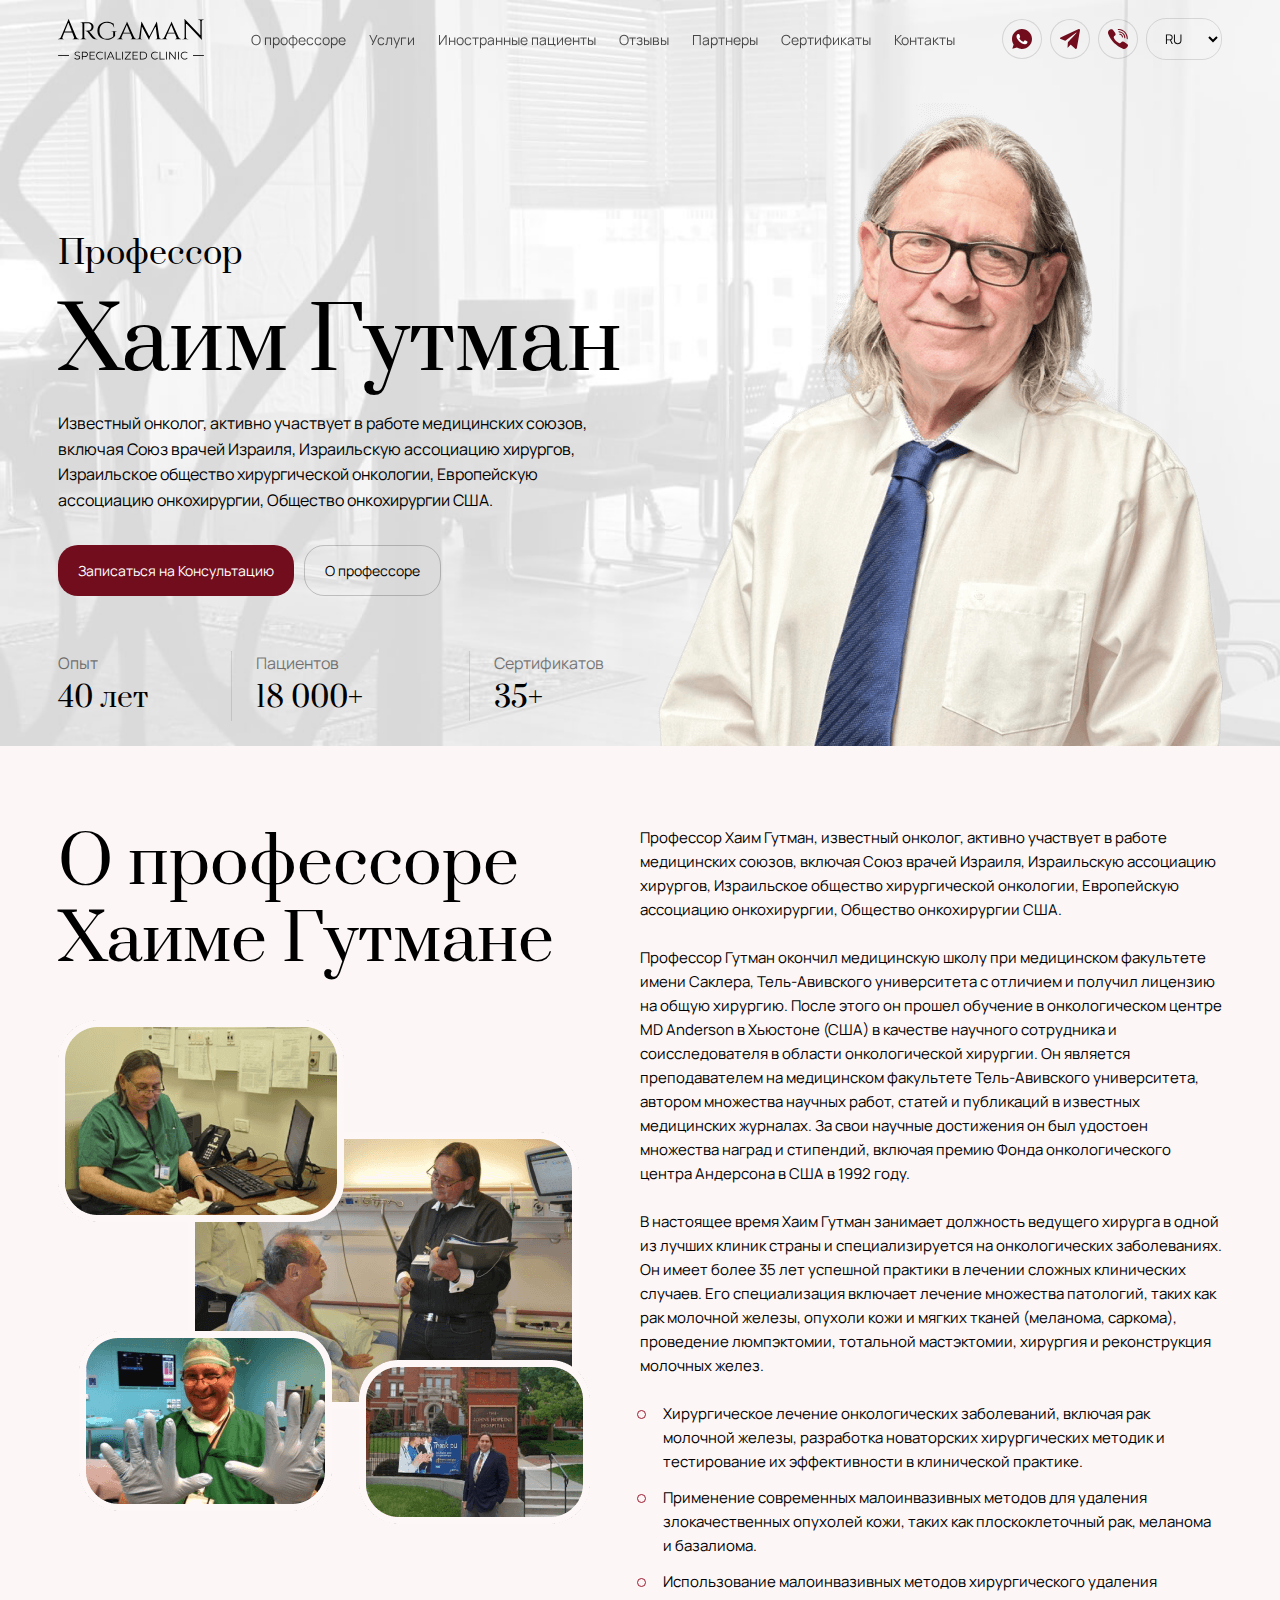
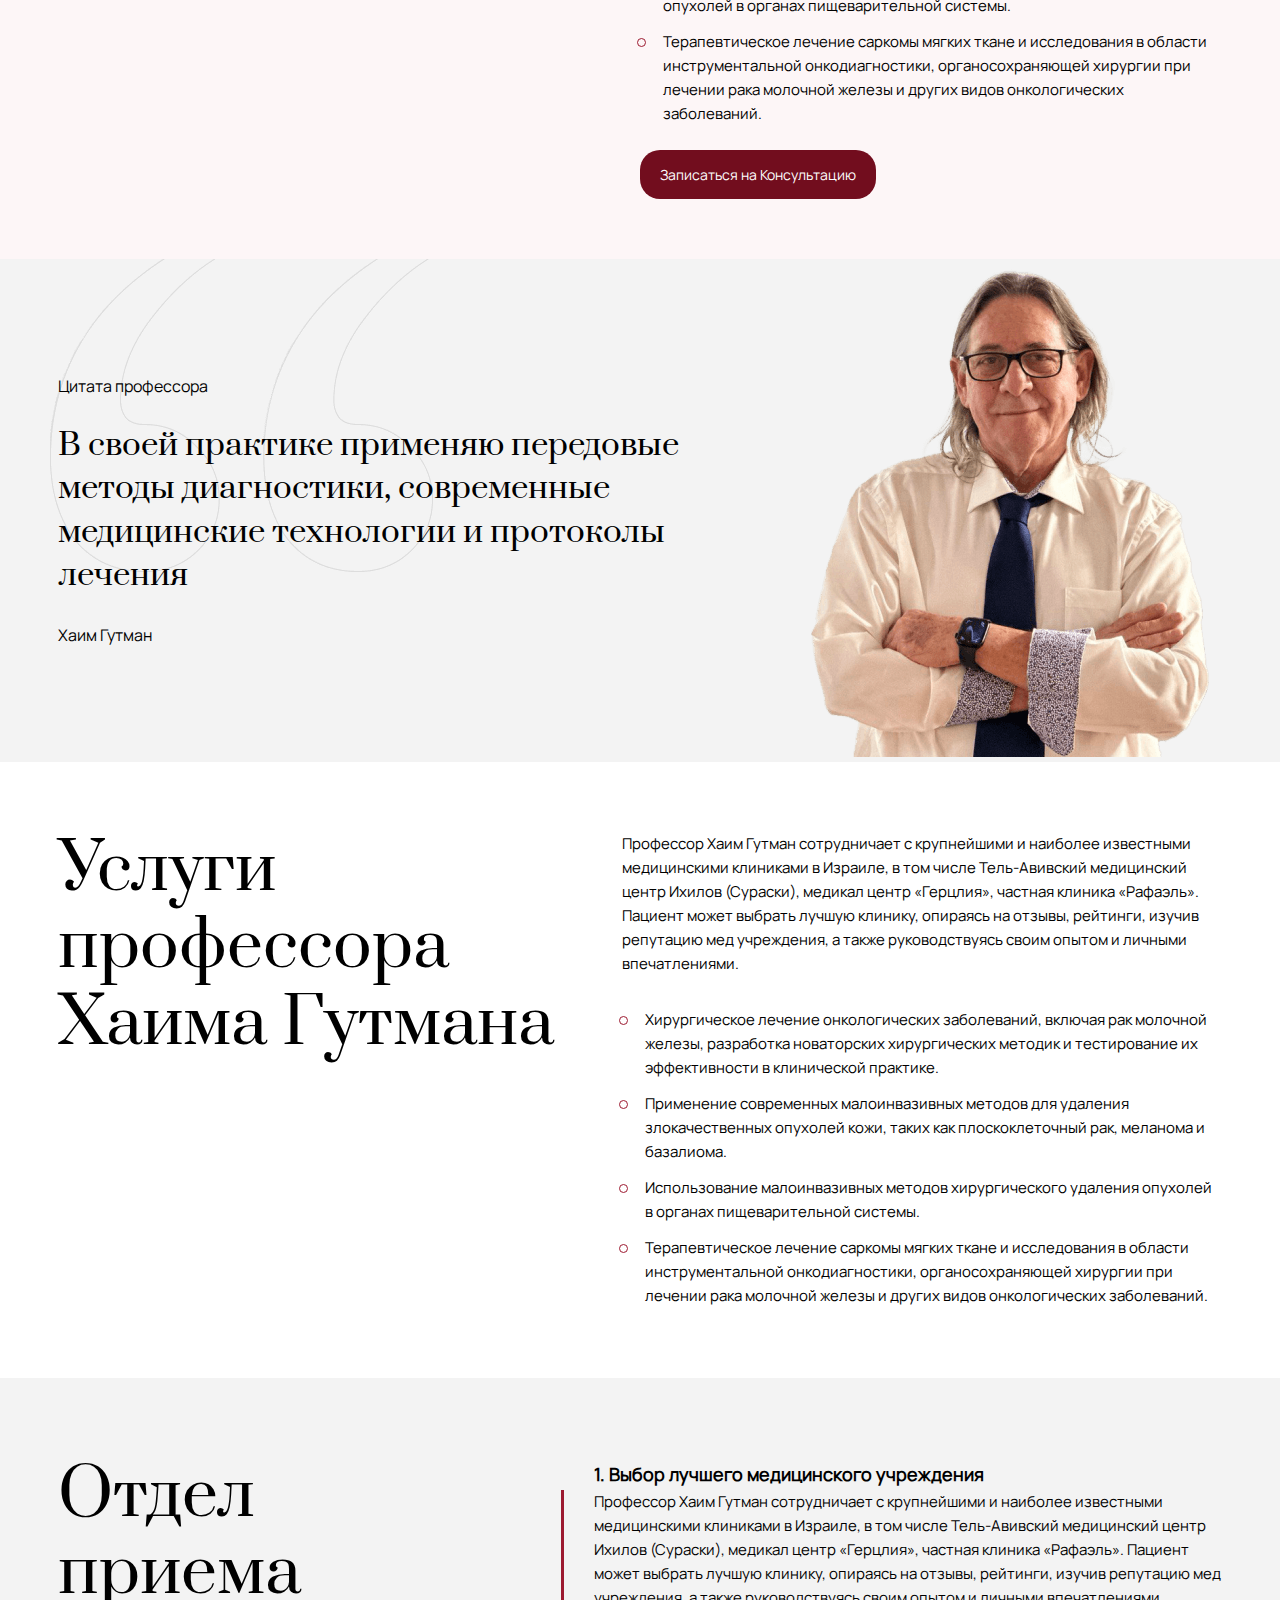
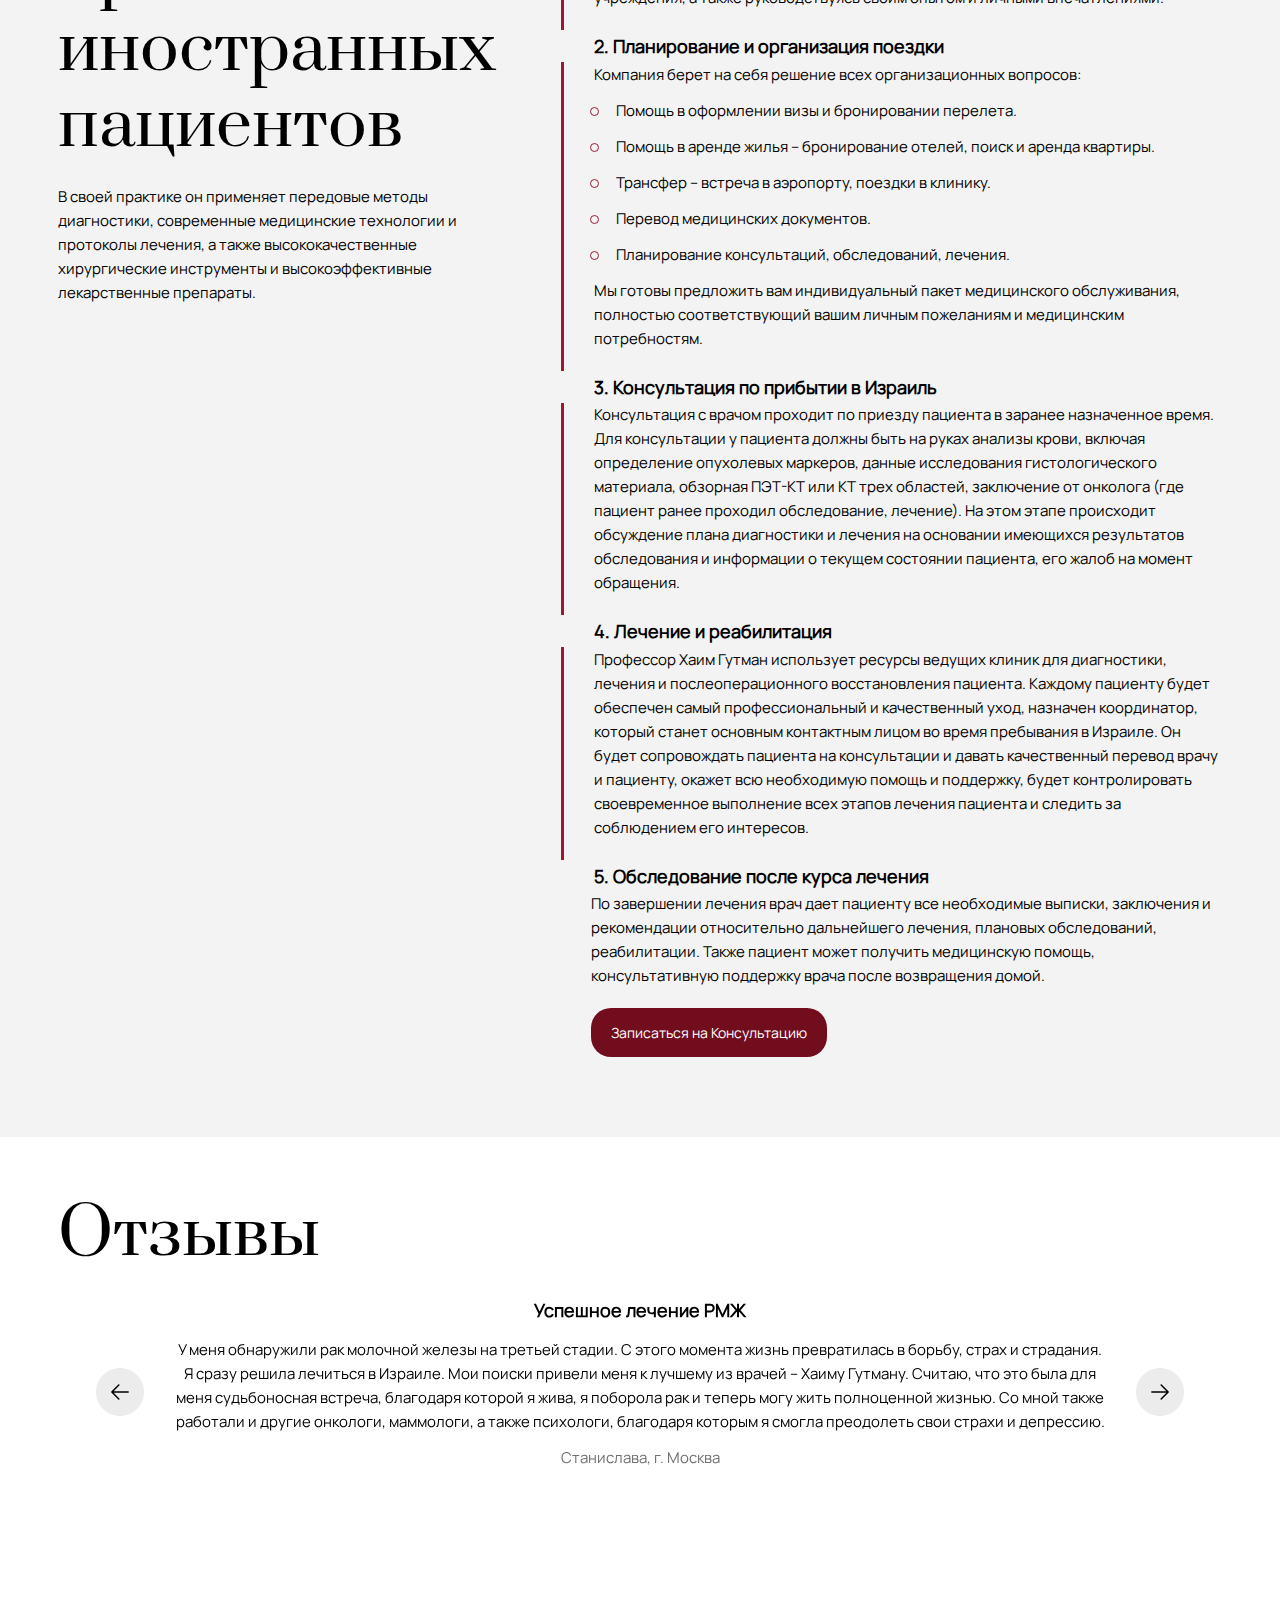
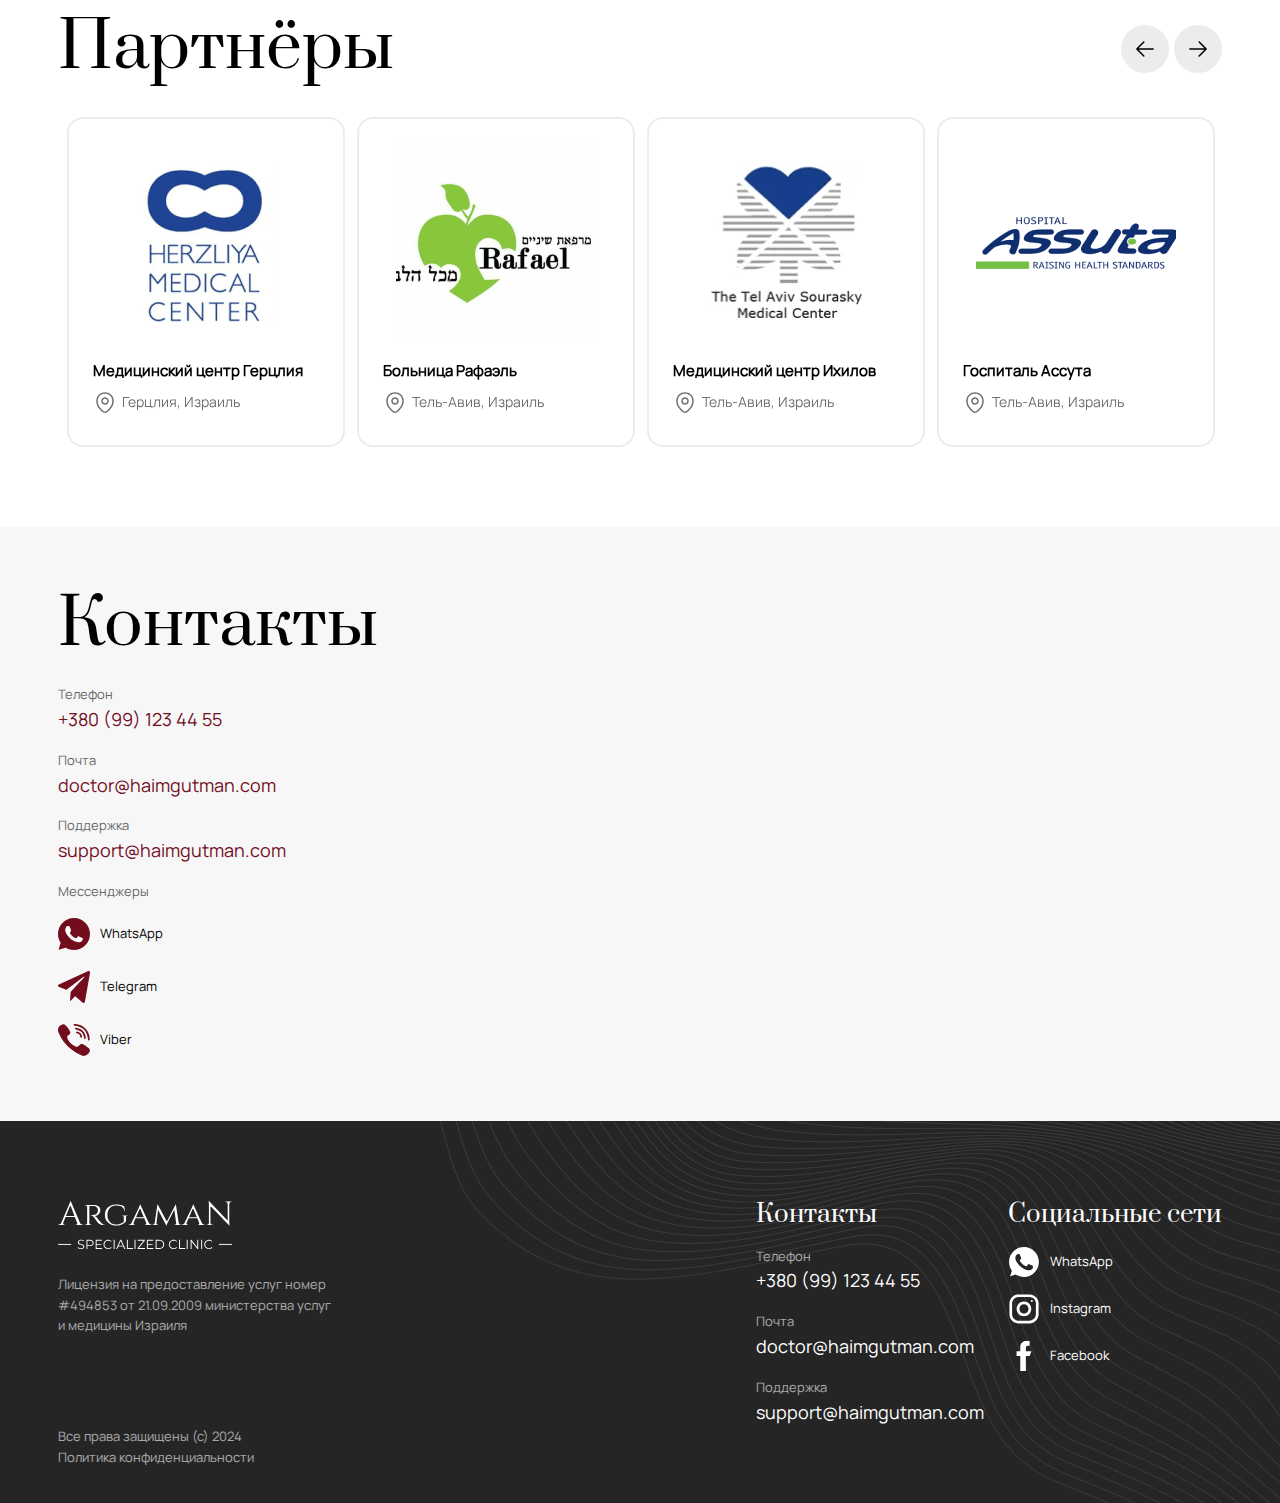
==== index.html @ 8c20efb8 "Implement parthners slider" ====
<!doctype html>
<html lang="ru">

<head>
  <meta charset="UTF-8" />
  <meta name="viewport" content="width=device-width, initial-scale=1" />
  <meta http-equiv="X-UA-Compatible" content="IE=edge" />

  <link rel="icon" type="image/x-icon" href="./assets/favicon.ico">

  <link rel="stylesheet" href="css/variables.css">
  <link rel="stylesheet" href="css/fonts.css">
  <link rel="stylesheet" href="css/common.css">
  <link rel="stylesheet" href="css/main.css">

  <link rel="stylesheet" href="css/slick-1.8.1.css">
  <link rel="stylesheet" href="css/slick-theme-1.8.1.css">

  <title>Хаим Гутман</title>
</head>

<body>
  <header id="header" class="header">
    <div class="header__container container">
      <div class="header__burger">
        <button class="header__burger-btn" type="button"></button>
      </div>
      <img class="header__logo" src="./assets/images/svg/logo.svg" alt="Logo" />
      <nav class="header__nav">
        <ul class="header__nav-list">
          <li class="header__nav-listitem title">
            <span class="font-prata">Меню</span>
          </li>
          <li class="header__nav-listitem">
            <a class="header__nav-link" href="#about">О профессоре</a>
          </li>
          <li class="header__nav-listitem">
            <a class="header__nav-link" href="#services">Услуги</a>
          </li>
          <li class="header__nav-listitem">
            <a class="header__nav-link" href="#patients">Иностранные пациенты</a>
          </li>
          <li class="header__nav-listitem">
            <a class="header__nav-link" href="#reviews">Отзывы</a>
          </li>
          <li class="header__nav-listitem">
            <a class="header__nav-link" href="#partners">Партнеры</a>
          </li>
          <li class="header__nav-listitem">
            <a class="header__nav-link" href="#certificates">Сертификаты</a>
          </li>
          <li class="header__nav-listitem">
            <a class="header__nav-link" href="#contacts">Контакты</a>
          </li>
        </ul>
      </nav>
      <ul class="header__socials">
        <li>
          <a class="header__socials-icon whatsapp" href="#"></a>
        </li>
        <li>
          <a class="header__socials-icon telegram" href="#"></a>
        </li>
        <li>
          <a class="header__socials-icon viber" href="#"></a>
        </li>
        <li>
          <select class="lang-selector">
            <option value="1">RU</option>
            <option value="2">ENG</option>
          </select>
        </li>
      </ul>
    </div>
  </header>

  <main>
    <!-- Summary -->
    <section id="home" class="summary">
      <div class="container summary__container flex relative">
        <div class="summary__content">
          <div class="flex-empty"></div>
          <div class="common">
            <p class="summary__content-degree font-prata">Профессор</p>
            <h1 class="summary__content-name">Хаим Гутман</h1>
            <p class="summary__content-description">
              Известный онколог, активно участвует в работе медицинских союзов,
              включая Союз врачей Израиля, Израильскую ассоциацию хирургов,
              Израильское общество хирургической онкологии, Европейскую
              ассоциацию онкохирургии, Общество онкохирургии США.
            </p>
            <div class="btn-group">
              <button class="btn btn-primary" type="button">
                Записаться на Консультацию
              </button>
              <button class="btn btn-secondary" type="button">
                О профессоре
              </button>
            </div>
          </div>
          <ul class="about">
            <li>
              <p class="about__label">Опыт</p>
              <p class="about__value">40 лет</p>
            </li>
            <li>
              <p class="about__label">Пациентов</p>
              <p class="about__value">18 000+</p>
            </li>
            <li>
              <p class="about__label">Сертификатов</p>
              <p class="about__value">35+</p>
            </li>
          </ul>
        </div>
        <div class="summary__photo">
          <img src="./assets/images/photo.png" alt="Photo" />
        </div>
        <div class="summary__photo-mobile">
          <img src="./assets/images/photo-mobile.png" alt="Photo" />
        </div>
      </div>
    </section>

    <!-- About -->
    <section id="about" class="about-details">
      <div class="about-details__container container">
        <div class="about-details__title-container">
          <h2 class="about-details__title text-main-about">О профессоре Хаиме Гутмане</h2>
          <img
            class="about-details__image"
            src="./assets/images/work-process.png"
            alt="work-process"
          />
        </div>
        <div class="about-details__content">
          <p class="about-details__paragraph">
            Профессор Хаим Гутман, известный онколог, активно участвует в работе
            медицинских союзов, включая Союз врачей Израиля, Израильскую
            ассоциацию хирургов, Израильское общество хирургической онкологии,
            Европейскую ассоциацию онкохирургии, Общество онкохирургии США.
          </p>
          <p class="about-details__paragraph">
            Профессор Гутман окончил медицинскую школу при медицинском
            факультете имени Саклера, Тель-Авивского университета с отличием и
            получил лицензию на общую хирургию. После этого он прошел обучение в
            онкологическом центре MD Anderson в Хьюстоне (США) в качестве
            научного сотрудника и соисследователя в области онкологической
            хирургии. Он является преподавателем на медицинском факультете
            Тель-Авивского университета, автором множества научных работ, статей
            и публикаций в известных медицинских журналах. За свои научные
            достижения он был удостоен множества наград и стипендий, включая
            премию Фонда онкологического центра Андерсона в США в 1992 году.
          </p>
          <p class="about-details__paragraph">
            В настоящее время Хаим Гутман занимает должность ведущего хирурга в
            одной из лучших клиник страны и специализируется на онкологических
            заболеваниях. Он имеет более 35 лет успешной практики в лечении
            сложных клинических случаев. Его специализация включает лечение
            множества патологий, таких как рак молочной железы, опухоли кожи и
            мягких тканей (меланома, саркома), проведение люмпэктомии, тотальной
            мастэктомии, хирургия и реконструкция молочных желез.
          </p>
          <ul class="about-details__list">
            <li class="about-details__listitem listitem">
              <span>
                Хирургическое лечение онкологических заболеваний, включая рак
                молочной железы, разработка новаторских хирургических методик и
                тестирование их эффективности в клинической практике.
              </span>
            </li>
            <li class="about-details__listitem listitem">
              <span>
                Применение современных малоинвазивных методов для удаления
                злокачественных опухолей кожи, таких как плоскоклеточный рак,
                меланома и базалиома.
              </span>
            </li>
            <li class="about-details__listitem listitem">
              <span>
                Использование малоинвазивных методов хирургического удаления
                опухолей в органах пищеварительной системы.
              </span>
            </li>
            <li class="about-details__listitem listitem">
              <span>
                Терапевтическое лечение саркомы мягких ткане и исследования в
                области инструментальной онкодиагностики, органосохраняющей
                хирургии при лечении рака молочной железы и других видов
                онкологических заболеваний.
              </span>
            </li>
          </ul>
          <div class="about-details__btn-container">
            <button class="btn btn-primary" type="button">
              Записаться на Консультацию
            </button>
          </div>
        </div>
      </div>
    </section>

    <!-- Quote -->
    <section class="quote">
      <div class="quote__container container">
        <div class="quote__content">
          <p class="quote__content-label">Цитата профессора</p>
          <p class="quote__content-text font-prata">
            В своей практике применяю передовые методы диагностики,
            современные медицинские технологии и протоколы лечения
          </p>
          <p class="quote__content-label">Хаим Гутман</p>
        </div>
        <div class="quote__image">
          <img
            class="quote__image-desktop"
            src="./assets/images/photo-quote.png"
            alt=""
          />
          <img
            class="quote__image-tablet"
            src="./assets/images/photo-quote-tablet.png"
            alt=""
          />
        </div>
      </div>
    </section>

    <!-- Services -->
    <section id="services" class="services">
      <div class="services__container container">
        <h2 class="services__title">
          Услуги профессора Хаима Гутмана
        </h2>
        <div class="services__content">
          <p class="services__content-subtitle">
            Профессор Хаим Гутман сотрудничает с крупнейшими и наиболее
            известными медицинскими клиниками в Израиле, в том числе
            Тель-Авивский медицинский центр Ихилов (Сураски), медикал центр
            «Герцлия», частная клиника «Рафаэль». Пациент может выбрать
            лучшую клинику, опираясь на отзывы, рейтинги, изучив репутацию
            мед учреждения, а также руководствуясь своим опытом и личными
            впечатлениями.
          </p>
          <ul class="services__content-list">
            <li class="services__content-listitem listitem">
              <span>
                Хирургическое лечение онкологических заболеваний, включая
                рак молочной железы, разработка новаторских хирургических
                методик и тестирование их эффективности в клинической
                практике.
              </span>
            </li>
            <li class="services__content-listitem listitem">
              <span>
                Применение современных малоинвазивных методов для удаления
                злокачественных опухолей кожи, таких как плоскоклеточный
                рак, меланома и базалиома.
              </span>
            </li>
            <li class="services__content-listitem listitem">
              <span>
                Использование малоинвазивных методов хирургического удаления
                опухолей в органах пищеварительной системы.
              </span>
            </li>
            <li class="services__content-listitem listitem">
              <span>
                Терапевтическое лечение саркомы мягких ткане и исследования
                в области инструментальной онкодиагностики,
                органосохраняющей хирургии при лечении рака молочной железы
                и других видов онкологических заболеваний.
              </span>
            </li>
          </ul>
        </div>
      </div>
    </section>

    <!-- Foreign Patients -->
    <section id="patients" class="patients">
      <div class="patients__container container">
        <div class="patients__common">
          <h2 class="patients__title">
            Отдел приема иностранных пациентов
          </h2>
          <p>
            В своей практике он применяет передовые методы диагностики,
            современные медицинские технологии и протоколы лечения, а также
            высококачественные хирургические инструменты и высокоэффективные
            лекарственные препараты.
          </p>
        </div>
        <div class="patients__stages">
          <h3 class="patients__stage-subtitle">
            1. Выбор лучшего медицинского учреждения
          </h3>
          <p class="patients__stage-content">
            Профессор Хаим Гутман сотрудничает с крупнейшими и наиболее
            известными медицинскими клиниками в Израиле, в том числе
            Тель-Авивский медицинский центр Ихилов (Сураски), медикал центр
            «Герцлия», частная клиника «Рафаэль». Пациент может выбрать
            лучшую клинику, опираясь на отзывы, рейтинги, изучив репутацию
            мед учреждения, а также руководствуясь своим опытом и личными
            впечатлениями. 
          </p>
          <h3 class="patients__stage-subtitle">
            2. Планирование и организация поездки
          </h3>
          <div class="patients__stage-content">
            <p>
              Компания берет на себя решение всех организационных вопросов:
            </p>
            <ul class="patients__stage-list">
              <li class="listitem">
                <span>
                  Помощь в оформлении визы и бронировании перелета.
                </span>
              </li>
              <li class="listitem">
                <span>
                  Помощь в аренде жилья – бронирование отелей, поиск и
                  аренда квартиры.
                </span>
              </li>
              <li class="listitem">
                <span>
                  Трансфер – встреча в аэропорту, поездки в клинику.
                </span>
              </li>
              <li class="listitem">
                <span>
                  Перевод медицинских документов.
                </span>
              </li>
              <li class="listitem">
                <span>
                  Планирование консультаций, обследований, лечения.
                </span>
              </li>
            </ul>
            <p>
              Мы готовы предложить вам индивидуальный пакет медицинского
              обслуживания, полностью соответствующий вашим личным
              пожеланиям и медицинским потребностям.
            </p>
          </div>
          <h3 class="patients__stage-subtitle">
            3. Консультация по прибытии в Израиль
          </h3>
          <p class="patients__stage-content">
            Консультация с врачом проходит по приезду пациента в заранее
            назначенное время. Для консультации у пациента должны быть на
            руках анализы крови, включая определение опухолевых маркеров,
            данные исследования гистологического материала, обзорная ПЭТ-КТ
            или КТ трех областей, заключение от онколога (где пациент ранее
            проходил обследование, лечение). На этом этапе происходит
            обсуждение плана диагностики и лечения на основании имеющихся
            результатов обследования и информации о текущем состоянии
            пациента, его жалоб на момент обращения.
          </p>
          <h3 class="patients__stage-subtitle">
            4. Лечение и реабилитация
          </h3>
          <p class="patients__stage-content">
            Профессор Хаим Гутман использует ресурсы ведущих клиник для
            диагностики, лечения и послеоперационного восстановления
            пациента. Каждому пациенту будет обеспечен самый
            профессиональный и качественный уход, назначен координатор,
            который станет основным контактным лицом во время пребывания в
            Израиле. Он будет сопровождать пациента на консультации и давать
            качественный перевод врачу и пациенту, окажет всю необходимую
            помощь и поддержку, будет контролировать своевременное
            выполнение всех этапов лечения пациента и следить за соблюдением
            его интересов.
          </p>
          <h3 class="patients__stage-subtitle align-end">
            5. Обследование после курса лечения
          </h3>
          <p class="patients__stage-content no-border">
            По завершении лечения врач дает пациенту все необходимые
            выписки, заключения и рекомендации относительно дальнейшего
            лечения, плановых обследований, реабилитации. Также пациент
            может получить медицинскую помощь, консультативную поддержку
            врача после возвращения домой.
          </p>
          <div class="patients__button-container">
            <button class="btn btn-primary" type="button">
              Записаться на Консультацию
            </button>
          </div>
        </div>
      </div>
    </section>

    <!-- Reviews -->
    <section id="reviews" class="reviews">
      <div class="container">
        <h2>Отзывы</h2>
        <div class="reviews__slider-container">
          <button class="slider__btn slider__btn-prev slider__reviews-btn-prev"></button>
          <div id="reviews-slider" class="slider reviews-slider">
            <div>
              <div class="review-card">
                <p class="review-card__title">Успешное лечение РМЖ</p>
                <p class="review-card__text">
                  У меня обнаружили рак молочной железы на третьей стадии. С
                  этого момента жизнь превратилась в борьбу, страх и страдания.
                  Я сразу решила лечиться в Израиле. Мои поиски привели меня к
                  лучшему из врачей – Хаиму Гутману. Считаю, что это была для
                  меня судьбоносная встреча, благодаря которой я жива, я
                  поборола рак и теперь могу жить полноценной жизнью. Со мной
                  также работали и другие онкологи, маммологи, а также
                  психологи, благодаря которым я смогла преодолеть свои страхи и
                  депрессию.
                </p>
                <p class="review-card__author">Станислава, г. Москва</p>
              </div>
            </div>
            <div>
              <div class="review-card">
                <p class="review-card__title">Успешное лечение РМЖ</p>
                <p class="review-card__text">
                  У меня обнаружили рак молочной железы на третьей стадии. С
                  этого момента жизнь превратилась в борьбу, страх и страдания.
                  Я сразу решила лечиться в Израиле. Мои поиски привели меня к
                  лучшему из врачей – Хаиму Гутману. Считаю, что это была для
                  меня судьбоносная встреча, благодаря которой я жива, я
                  поборола рак и теперь могу жить полноценной жизнью. Со мной
                  также работали и другие онкологи, маммологи, а также
                  психологи, благодаря которым я смогла преодолеть свои страхи и
                  депрессию.
                </p>
                <p class="review-card__author">Станислава, г. Москва</p>
              </div>
            </div>
            <div>
              <div class="review-card">
                <p class="review-card__title">Успешное лечение РМЖ</p>
                <p class="review-card__text">
                  У меня обнаружили рак молочной железы на третьей стадии. С
                  этого момента жизнь превратилась в борьбу, страх и страдания.
                  Я сразу решила лечиться в Израиле. Мои поиски привели меня к
                  лучшему из врачей – Хаиму Гутману. Считаю, что это была для
                  меня судьбоносная встреча, благодаря которой я жива, я
                  поборола рак и теперь могу жить полноценной жизнью. Со мной
                  также работали и другие онкологи, маммологи, а также
                  психологи, благодаря которым я смогла преодолеть свои страхи и
                  депрессию.
                </p>
                <p class="review-card__author">Станислава, г. Москва</p>
              </div>
            </div>
          </div>
          <button class="slider__btn slider__btn-next slider__reviews-btn-next"></button>
        </div>
      </div>
    </section>

    <!-- Partners -->
    <section id="partners" class="partners">
      <div class="container">
        <div class="partners__title-container">
          <h2>Партнёры</h2>
          <div class="partners__btn-group">
            <button class="slider__btn slider__btn-prev slider__partners-btn-prev"></button>
            <button class="slider__btn slider__btn-next slider__partners-btn-next"></button>
          </div>
        </div>

        <div class="partners__slider-container">
          <div id="partners-slider" class="slider partners-slider">
            <div>
              <a class="partners__link" href="https://herzliya-clinic.com/" target="_blank">
                <div class="partner-card">
                  <img src="./assets/images/logo-herzliya.png" alt="" />
                  <div class="partner-card__label-container">
                    <p class="partner-card__name">Медицинский центр Герцлия</p>
                    <p class="partner-card__location">Герцлия, Израиль</p>
                  </div>
                </div>
              </a>
            </div>
            <div>
              <a class="partners__link" href="https://www.raphaelhospitals.co.il/ru/" target="_blank">
                <div class="partner-card">
                  <img src="./assets/images/logo-rafael.png" alt="" />
                  <div class="partner-card__label-container">
                    <p class="partner-card__name">Больница Рафаэль</p>
                    <p class="partner-card__location">Тель-Авив, Израиль</p>
                  </div>
                </div>
              </a>
            </div>
            <div>
              <a class="partners__link" href="https://ichilov-clinic.gov.il/ru/" target="_blank">
                <div class="partner-card">
                  <img src="./assets/images/logo-sourasky.png" alt="" />
                  <div class="partner-card__label-container">
                    <p class="partner-card__name">Медицинский центр Ихилов</p>
                    <p class="partner-card__location">Тель-Авив, Израиль</p>
                  </div>
                </div>
              </a>
            </div>
            <div>
              <a class="partners__link" href="https://assutahospital.org/" target="_blank">
                <div class="partner-card">
                  <img src="./assets/images/logo-assuta.png" alt="" />
                  <div class="partner-card__label-container">
                    <p class="partner-card__name">Госпиталь Ассута</p>
                    <p class="partner-card__location">Тель-Авив, Израиль</p>
                  </div>
                </div>
              </a>
            </div>
            <div>
              <div class="partner-card">
                <img src="./assets/images/logo-herzliya.png" alt="" />
                <div class="partner-card__label-container">
                  <p class="partner-card__name">Еще партнер</p>
                  <p class="partner-card__location">Место</p>
                </div>
              </div>
            </div>
          </div>
        </div>
      </div>
    </section>

    <!-- Contacts -->
    <section id="contacts" class="contacts">
      <div class="contacts__container container">
        <div class="contacts__contact-info">
          <h2 class="contacts__title">Контакты</h2>
          <div class="contacts__content">
            <div>
              <ul class="contacts__main-list">
                <li class="section-contact-li">
                  <p class="text-label">Телефон</p>
                  <a class="contacts__link" href="">+380 (99) 123 44 55</a>
                </li>
                <li class="section-contact-li">
                  <p class="text-label">Почта</p>
                  <a class="contacts__link" href="">doctor@haimgutman.com</a>
                </li>
                <li class="section-contact-li">
                  <p class="text-label">Поддержка</p>
                  <a class="contacts__link" href="">support@haimgutman.com</a>
                </li>
              </ul>
            </div>
            <div class="contacts__socials">
              <p class="text-label">Мессенджеры</p>
              <ul class="contacts__socials-list">
                <li class="contacts__socials-listitem">
                  <a class="contacts__socials-link" href="">
                    <img class="contacts__socials-icon" src="./assets/images/svg/WhatsApp.svg" alt="" />
                    <span class="contacts__socials-name">WhatsApp</span>
                  </a>
                </li>
                <li class="contacts__socials-listitem">
                  <a class="contacts__socials-link" href="">
                    <img class="contacts__socials-icon" src="./assets/images/svg/Telegram.svg" alt="" />
                    <span class="contacts__socials-name">Telegram</span>
                  </a>
                </li>
                <li class="contacts__socials-listitem">
                  <a class="contacts__socials-link" href="">
                    <img class="contacts__socials-icon" src="./assets/images/svg/Viber.svg" alt="" />
                    <span class="contacts__socials-name">Viber</span>
                  </a>
                </li>
              </ul>
            </div>
          </div>
        </div>
        <div class="contacts__map">
          <iframe
            src="https://www.google.com/maps/embed?pb=!1m18!1m12!1m3!1d169325.14861847594!2d34.835549164703274!3d48.46218085014401!2m3!1f0!2f0!3f0!3m2!1i1024!2i768!4f13.1!3m3!1m2!1s0x40dbe303fd08468f%3A0xa1cf3d5f2c11aba!2z0JTQvdC10L_RgCwg0JTQvdC10L_RgNC-0L_QtdGC0YDQvtCy0YHQutCw0Y8g0L7QsdC70LDRgdGC0YwsIDQ5MDAw!5e0!3m2!1sru!2sua!4v1708170896264!5m2!1sru!2sua"
            allowfullscreen=""
            loading="lazy"
            referrerpolicy="no-referrer-when-downgrade"
          ></iframe>
        </div>
      </div>
    </section>
  </main>

  <footer class="footer">
    <div class="container">
      <div class="footer__content">
        <div class="footer__content-main">
          <div class="footer-contact-button-position">
            <img src="./assets/images/svg/logo-white.svg" alt="" />
          </div>
          <p class="text-label footer__license-text">
            Лицензия на предоставление услуг номер #494853 от 21.09.2009
            министерства услуг и медицины Израиля
          </p>
        </div>
        <div class="footer__content-contact">
          <div>
            <h4 class="footer__subtitle">Контакты</h4>
            <ul class="footer__list">
              <li>
                <p class="text-label">Телефон</p>
                <a class="footer__contact-link" href="">
                  +380 (99) 123 44 55
                </a>
              </li>
              <li>
                <p class="text-label">Почта</p>
                <a class="footer__contact-link" href="">
                  doctor@haimgutman.com
                </a>
              </li>
              <li>
                <p class="text-label">Поддержка</p>
                <a class="footer__contact-link" href="">
                  support@haimgutman.com
                </a>
              </li>
            </ul>
          </div>
          <div>
            <h4 class="footer__subtitle">Социальные сети</h4>
            <ul class="footer__socials-list">
              <li class="footer__socials-listitem">
                <a class="footer__socials-link" href="">
                  <img class="footer__socials-icon" src="./assets/images/svg/whatsapp-white.svg" alt="" />
                  <span class="footer__socials-name">WhatsApp</span>
                </a>
              </li>
              <li class="footer__socials-listitem">
                <a class="footer__socials-link" href="">
                  <img class="footer__socials-icon" src="./assets/images/svg/instagram-white.svg" alt="" />
                  <span class="footer__socials-name">Instagram</span>
                </a>
              </li>
              <li class="footer__socials-listitem">
                <a class="footer__socials-link" href="">
                  <img class="footer__socials-icon" src="./assets/images/svg/facebook-white.svg" alt="" />
                  <span class="footer__socials-name">Facebook</span>
                </a>
              </li>
            </ul>
          </div>
        </div>
      </div>
      <div class="footer__rights">
        <p class="text-label">Все права защищены (с) 2024</p>
        <p class="text-label">Политика конфиденциальности</p>
      </div>
    </div>
  </footer>

  <div class="backdrop"></div>

  <script src="./js/jquery-3.7.1.min.js"></script>
  <script src="./js/slick-1.8.1.min.js"></script>
  <script src="./js/header-scroll.js"></script>
  <script src="./js/nav-burger.js"></script>
  <script src="./js/sliders.js"></script>
</body>

</html>
---- css/variables.css ----
:root {
  --color-black: #000000;
  --color-white: #ffffff;
  --color-gray: #707070;
  --color-pink: #fbdce1;
  --color-gray-100: #ececec;
  --color-btn-primary: #720d1e;
  --color-btn-primary-active: #9c1a30;
  --color-summary-bg: #eaeaea;
  --color-about-bg: #fdf6f7;
  --color-gray-bg: #f3f3f3;
  --color-contacts-bg: #f7f7f7;
  --color-primary: #9c1a30;
  --color-footer: #252525;
}
---- css/fonts.css ----
@font-face {
  font-family: 'Manrope';
  src: url('../assets//fonts/Manrope-Regular.ttf') format('truetype');
  font-weight: 400;
}

@font-face {
  font-family: 'Prata';
  src: url('../assets/fonts/Prata-Regular.ttf') format('truetype');
  font-weight: 400;
}
---- css/common.css ----
* {
  margin: 0;
  padding: 0;
  box-sizing: border-box;
  font-family: 'Manrope';
  font-weight: 400;
}

h1 {
  font-family: 'Prata';
  font-size: 85px;
  line-height: 120%;
}

h2 {
  font-family: 'Prata';
  font-size: 64px;
  line-height: 120%;
}

li {
  list-style-type: none;
}

.container {
  margin-left: auto;
  margin-right: auto;
  padding: 0 25px;
  max-width: 1214px;
}

.flex {
  display: flex;
}

.relative {
  position: relative;
}

.font-prata {
  font-family: 'Prata';
  font-weight: 400;
}

.btn-group {
  display: flex;
  flex-wrap: nowrap;
  gap: 10px;
}

.btn {
  padding: 15px 20px;
  font-size: 14px;
  border-radius: 20px;
  cursor: pointer;
}

.btn.btn-primary {
  color: var(--color-white);
  background-color: var(--color-btn-primary);
  border: none;
}

.btn.btn-primary:active,
.btn.btn-primary:hover {
  background-color: var(--color-btn-primary-active);
}

.btn.btn-secondary {
  background-color: transparent;
  border: 1px solid rgba(0, 0, 0, 0.2);
}

.backdrop {
  width: 100%;
  height: 100%;
  display: none;
  position: fixed;
  top: 0;
  left: 0;
  background-color: rgba(0, 0, 0, 0.5);
  z-index: 10;
}

.align-end {
  align-items: end;
}

.backdrop.visible {
  display: block;
}

.listitem {
  font-size: 15px;
  font-weight: 400;
  line-height: 160%;
  list-style-type: disc;
  list-style-image: url('../assets/images/svg/ellipsis.svg');
}

.listitem > span {
  margin-left: 10px;
  display: block;
}

.text-label {
  font-size: 13px;
  line-height: 160%;
  opacity: 0.6;
}

/* Slick */

.slider__btn {
  padding: 10px;
  width: 48px;
  height: 48px;
  border: none;
  border-radius: 45px;
  cursor: pointer;
  background-color: var(--color-gray-100);
  background-position: center;
  background-repeat: no-repeat;
}

.slider__btn:hover {
  background-color: var(--color-pink);
}

.slider__btn-prev {
  background-image: url('../assets/images/svg/slider-arrow-left.svg');
}

.slider__btn-prev:hover {
  background-image: url('../assets/images/svg/slider-arrow-left-hover.svg');
}

.slider__btn-next {
  background-image: url('../assets/images/svg/slider-arrow-right.svg');
}

.slider__btn-next:hover {
  background-image: url('../assets/images/svg/slider-arrow-right-hover.svg');
}

.slick-dots li {
  margin: 0 !important;
}

.slick-dots li button:before {
  color: var(--color-gray-100) !important;
  font-size: 36px !important;
  opacity: 1 !important;
}

.slick-dots li.slick-active button:before {
  color: var(--color-primary) !important;
}

@media only screen and (max-width: 991px) {
  h1 {
    font-size: 52px;
  }

  h2 {
    font-size: 48px;
  }

  .slider__btn {
    display: none !important;
  }
}

@media only screen and (max-width: 599px) {
  h1 {
    font-size: 42px;
  }

  h2 {
    font-size: 36px;
  }
}
---- css/main.css ----
/* Start Header section */

.header {
  padding: 18px 0;
  width: 100%;
  position: fixed;
  top: 0;
  left: 50%;
  transform: translateX(-50%);
  z-index: 100;
}

.header__container {
  display: flex;
  justify-content: space-between;
  align-items: center;
}

.header-scrolled {
  background-color: var(--color-white);
}

.header__burger {
  width: 220px;
  display: none;
  z-index: 50;
}

.header__burger-btn {
  width: 32px;
  height: 32px;
  background-image: url('../assets/images/svg/menu.svg');
  border: none;
  cursor: pointer;
}

.header__burger-btn.active {
  background-image: url('../assets/images/svg/cross.svg');
}

.header__logo {
  display: flex;
  z-index: 50;
}

.header__nav-list {
  display: flex;
  justify-content: space-between;
  align-items: center;
  gap: 23px;
}

.header__nav-listitem.title {
  display: none;
}

.header__nav-link {
  color: var(--color-black);
  opacity: 0.7;
  font-size: 14px;
  text-decoration: none;
}

.header__nav-link:active,
.header__nav-link:hover {
  opacity: 1;
}

.header__socials {
  display: flex;
  align-items: center;
  gap: 8px;
}

.header__socials-icon {
  width: 40px;
  height: 40px;
  display: block;
  border: 1px solid rgba(0, 0, 0, 0.12);
  border-radius: 20px;
  background-repeat: no-repeat;
  background-position: center;
}

.header__socials-icon.whatsapp {
  background-image: url('../assets/images/svg/WhatsApp.svg');
}

.header__socials-icon.telegram {
  background-image: url('../assets/images/svg/Telegram.svg');
}

.header__socials-icon.viber {
  background-image: url('../assets/images/svg/Viber.svg');
}

.lang-selector {
  padding: 10px 14px;
  background-color: transparent;
  border: 1px solid rgba(0, 0, 0, 0.12);
  border-radius: 20px;
}

/* End Header section */

/* Start Summary section */

.summary {
  padding-top: 78px; /* To compensate fixed header height */
  padding-bottom: 25px;
  min-height: 600px;
  background: url('../assets/images/summary-bg.jpg') no-repeat;
  background-size: cover;
  overflow-x: hidden;
}

.summary__photo {
  height: 643px;
}

.summary__photo img {
  height: 643px;
  position: absolute;
  right: 0;
  bottom: -25px;
}

.summary__photo-mobile {
  display: none;
}

.summary__content {
  width: 570px;
  display: flex;
  flex-direction: column;
  justify-content: space-between;
  z-index: 1;
}

.summary__content-degree {
  font-size: 32px;
  line-height: 140%;
}

.summary__content-name {
  padding: 16px 0;
}

.summary__content-description {
  padding-bottom: 32px;
  font-size: 16px;
  line-height: 160%;
}

.about {
  display: flex;
  justify-content: space-between;
}

.about > li:not(:first-child) {
  padding: 0 24px;
  border-left: 1px solid rgba(0, 0, 0, 0.1);
}

.about__label {
  font-size: 16px;
  line-height: 160%;
  opacity: 0.5;
}

.about__value {
  font-family: 'Prata';
  font-size: 28px;
  line-height: 160%;
}

.flex-empty {
  height: 100px;
}

/* End Summary section */

/* Start About Details Section */

.about-details {
  background-color: var(--color-about-bg);
}

.about-details__container {
  padding: 80px 25px 60px;
  width: 100%;
  display: flex;
  gap: 50px;
}

.about-details__title-container {
  display: flex;
  flex-direction: column;
  gap: 40px;
}

.about-details__content {
  display: flex;
  flex-direction: column;
  gap: 24px;
}

.about-details__paragraph {
  font-size: 15px;
  font-weight: 400;
  line-height: 160%;
}

.about-details__list {
  margin-left: 13px;
  display: flex;
  flex-direction: column;
  gap: 12px;
}

/* End About Details Section */

/* Start Quote Section */

.quote {
  background: url('../assets/images/bg-quote.png') no-repeat var(--color-gray-bg);
  background-position: top left 50px;
}

.quote__container {
  display: flex;
  align-items: center;
}

.quote__content {
  display: flex;
  flex-direction: column;
  gap: 27px;
}

.quote__content-label {
  font-size: 16px;
}

.quote__content-text {
  font-size: 31px;
  line-height: 140%;
}

.quote__image-tablet {
  display: none;
}

/* End Quote Section */

/* Start Services Section */

.services {
  padding: 70px 0;
}

.services__container {
  display: flex;
  justify-content: space-between;
  gap: 32px;
}

.services__content {
  max-width: 600px;
  display: flex;
  flex-direction: column;
  gap: 32px;
  font-size: 15px;
  line-height: 160%;
}

.services__content-list {
  margin-left: 13px;
  display: flex;
  flex-direction: column;
  gap: 12px;
}

/* End Services Section */

/* Start Patients Section */

.patients {
  padding: 80px 0;
  background-color: var(--color-gray-bg);
}

.patients p {
  font-size: 15px;
  line-height: 160%;
}

.patients__container {
  display: flex;
  gap: 50px;
}

.patients__common {
  display: flex;
  flex-direction: column;
  gap: 20px;
}

.patients__stage-subtitle {
  margin-left: 15px;
  padding-left: 30px;
  display: flex;
  position: relative;
  border-left: 3px solid var(--color-primary);
  font-size: 18px;
  font-weight: 600;
  line-height: 180%;
}

.patients__stage-subtitle::before {
  content: url('../assets/images/svg/circle.svg');
  margin-right: 15px;
  width: 32px;
  height: 32px;
  position: absolute;
  left: -17.5px;
  background-color: var(--color-gray-bg);
}

.patients__stage-content {
  margin-left: 15px;
  padding-left: 30px;
  padding-bottom: 20px;
  border-left: 3px solid var(--color-primary);
}

.patients__stage-content.no-border {
  border-left: none;
}

.patients__stage-list {
  padding: 12px;
  display: flex;
  flex-direction: column;
  gap: 12px;
}

.patients__button-container {
  padding-left: 45px;
}

/* End Patiens Section */

/* Start Reviews Section */

.reviews {
  padding: 60px 25px;
}

.reviews__slider-container {
  padding-top: 20px;
  display: flex;
  align-items: center;
  justify-content: center;
  gap: 30px;
}

.reviews__slider-container > .slider {
  width: 80%;
}

.reviews .review-card {
  margin-bottom: 20px;
  display: flex;
  flex-direction: column;
  gap: 12px;
  text-align: center;
}

.reviews .review-card__title {
  font-size: 18px;
  font-weight: 600;
  line-height: 180%;
}

.reviews .review-card__text {
  font-size: 15px;
  line-height: 160%;
}

.reviews .review-card__author {
  color: var(--color-gray);
  font-size: 15px;
  line-height: 160%;
}

/* End Reviews Section */

/* Start Partners Section */

.partners {
  padding: 60px 0;
}

.partners__title-container {
  display: flex;
  align-items: center;
  justify-content: space-between;
}

.partners__btn-group {
  display: flex;
  gap: 5px;
}

.partners__slider-container {
  margin-top: 30px;
}

.partners-slider {
  width: 100%;
}

.partners-slider .slick-list {
  padding-bottom: 20px;
}

.partners-slider .slick-track {
  display: flex;
  justify-content: center;
  gap: 12px;
}

.partners__link {
  color: var(--color-black);
  text-decoration: none;
}

.partner-card {
  padding: 24px;
  display: flex;
  flex-direction: column;
  gap: 16px;
  border: 2px solid var(--color-gray-100);
  border-radius: 16px;
}

.partner-card > img {
  max-width: 200px;
  max-height: 200px;
  align-self: center;
}

.partner-card__label-container {
  display: flex;
  flex-direction: column;
  gap: 8px;
}

.partner-card__name {
  font-size: 15px;
  font-weight: 600;
  line-height: 160%;
}

.partner-card__location {
  display: inline-flex;
  gap: 5px;
  color: var(--color-gray);
  font-size: 14px;
  line-height: 160%;
}

.partner-card__location::before {
  content: url('../assets/images/svg/pin.svg');
}

/* End Partners Section */

/* Start Contacts Section */

.contacts {
  padding: 60px 0;
  background: var(--color-contacts-bg);
}

.contacts__container {
  display: flex;
  justify-content: space-between;
  gap: 50px;
}

.contacts__title {
  margin-bottom: 20px;
}

.contacts__content,
.contacts__main-list,
.contacts__socials,
.contacts__socials-list {
  display: flex;
  flex-direction: column;
  gap: 16px;
}

.contacts__link {
  color: var(--color-btn-primary);
  font-size: 18px;
  line-height: 160%;
  text-decoration: none;
}

.contacts__link:active,
.contacts__link:hover {
  text-decoration: underline;
}

.contacts__socials-name {
  font-size: 13px;
  line-height: 160%;
}

.contacts__socials-icon {
  width: 32px;
  height: 32px;
}

.contacts__socials-link {
  display: inline-flex;
  align-items: center;
  gap: 10px;
  color: var(--color-black);
  text-decoration: none;
}

.contacts__socials-link:active,
.contacts__socials-link:hover {
  color: var(--color-btn-primary-active);
}

.contacts__map {
  width: 650px;
}

.contacts__map > iframe {
  width: 100%;
  height: 100%;
  border: none;
}

/* End Contact Section */

/* Start Footer */

footer {
  padding-top: 80px;
  padding-bottom: 35px;
  background: url('../assets/images/bg-waves.png') var(--color-footer) no-repeat;
  background-position: top right;
  color: var(--color-white);
}

.footer__content {
  display: flex;
  justify-content: space-between;
}

.footer__content-main {
  display: flex;
  flex-direction: column;
  gap: 20px;
}

.footer__license-text {
  width: 273px;
}

.footer__content-contact {
  display: flex;
  gap: 24px;
}

.footer__subtitle {
  padding-bottom: 16px;
  font-family: 'Prata';
  font-size: 24px;
  line-height: 120%;
}

.footer__list {
  display: flex;
  flex-direction: column;
  gap: 16px;
}

.footer__contact-link {
  color: var(--color-white);
  font-size: 18px;
  line-height: 160%;
  text-decoration: none;
}

.footer__contact-link:active,
.footer__contact-link:hover {
  text-decoration: underline;
}

.footer__socials-list {
  display: flex;
  flex-direction: column;
  gap: 10px;
}

.footer__socials-name {
  font-size: 13px;
  line-height: 160%;
}

.footer__socials-icon {
  width: 32px;
  height: 32px;
}

.footer__socials-link {
  display: inline-flex;
  align-items: center;
  gap: 10px;
  color: var(--color-white);
  text-decoration: none;
}

.footer__socials-link:active,
.footer__socials-link:hover {
  color: var(--color-btn-primary-active);
}

/* End Footer */

@media only screen and (max-width: 1199px) {
  /* Start Header section */

  .header__logo {
    width: 120px;
  }

  .header__nav-list {
    gap: 15px;
  }

  .header__nav-link {
    font-size: 13px;
  }

  /* End Header section */
}

@media only screen and (max-width: 991px) {
  /* Start Header section */

  .header__logo {
    width: auto;
  }

  .header__logo.positioned {
    position: absolute;
    top: 50px;
    left: calc(50% - 73px);
  }

  .header__nav.open {
    width: 100%;
    display: block;
    position: absolute;
    top: 0;
    left: 0;
    background-color: var(--color-summary-bg);
  }

  .header__nav.open > .header__nav-list {
    padding-top: 160px;
    padding-bottom: 40px;
    display: flex;
    flex-direction: column;
  }

  .header__nav.open .header__nav-link {
    font-size: 28px;
  }

  .header__nav.open .header__nav-listitem.title {
    display: block;
    font-size: 24px;
    color: var(--color-gray);
  }

  .header__nav-list {
    gap: 23px;
  }

  .header__nav-link {
    font-size: 14px;
  }

  .header__burger {
    display: block;
  }

  .header__nav {
    display: none;
  }

  /* End Header section */

  /* Start Summary section */

  .summary__content {
    width: 400px;
    justify-content: center;
  }

  .summary__content-degree {
    font-size: 32px;
    line-height: 140%;
  }

  .summary__photo img {
    right: -100px;
  }

  .about {
    display: none;
  }

  .flex-empty {
    display: none;
  }

  /* End Summary section */

  /* Start About Details Section */

  .about-details__container {
    flex-direction: column;
    gap: 24px;
  }

  .about-details__title-container {
    flex-direction: column-reverse;
  }

  .about-details__image {
    margin: 0 auto;
    width: 80%;
  }

  /* End About Details Section */

  /* Start Quote Section */

  .quote__content-text {
    font-size: 24px;
  }

  .quote__image-desktop {
    display: none;
  }

  .quote__image-tablet {
    display: block;
  }

  /* End Quote Section */

  /* Start Services Section */

  .services {
    padding: 60px 0;
  }

  .services__container {
    flex-direction: column;
  }

  .services__content {
    max-width: unset;
  }

  /* End Services Section */

  /* Start Patiens Section */

  .patients {
    padding: 70px 0;
  }

  .patients__container {
    flex-direction: column;
  }

  /* End Patiens Section */

  /* Start Reviews Section */

  .reviews__slider-container > .slider {
    width: 100%;
  }

  /* End Reviews Section */

  /* Start Contacts Section */

  .contacts {
    padding-top: 0;
  }

  .contacts__container {
    padding: 0;
    flex-direction: column-reverse;
    gap: 42px;
  }

  .contacts__contact-info {
    padding: 0 25px;
  }

  .contacts__content {
    flex-direction: row;
  }

  .contacts__main-list {
    min-width: 350px;
  }

  .contacts__map {
    width: 100%;
    height: 500px;
  }

  /* End Contacts Section */

  /* Start Footer */

  .footer {
    padding-top: 40px;
  }

  .footer__content {
    padding: 0;
    padding-bottom: 30px;
    flex-direction: column;
    gap: 24px;
  }

  .footer__license-text {
    width: 100%;
  }

  .footer__rights {
    display: flex;
    gap: 20px;
  }

  /* End Footer */
}

@media only screen and (max-width: 767px) {
  /* Start Header section */

  .header__burger {
    width: 120px;
  }

  /* End Header section */

  /* Start Summary section */

  .summary__photo img {
    right: -150px;
  }

  /* End Summary section */

  /* Start Quote Section */

  .quote__container {
    padding-top: 64px;
    padding-bottom: 64px;
  }

  .quote__image {
    display: none;
  }

  /* End Quote Section */
}

@media only screen and (max-width: 599px) {
  /* Start Header section */

  .header__burger {
    width: auto;
  }

  .header__socials > li:not(:last-child) {
    display: none;
  }

  .header__nav.open {
    width: 100%;
    height: 100vh;
    display: block;
    position: absolute;
    top: 0;
    left: 0;
    background-color: var(--color-summary-bg);
  }

  /* End Header section */

  /* Start Summary section */

  .summary {
    background: var(--color-summary-bg);
  }

  .summary__content {
    width: unset;
  }

  .summary__container {
    display: flex;
    flex-direction: column-reverse;
    align-items: center;
  }

  .summary__photo {
    display: none;
  }

  .summary__photo-mobile {
    display: block;
  }

  .summary__content-degree {
    font-size: 24px;
    line-height: 140%;
  }

  .btn-group {
    flex-direction: column;
  }

  /* End Summary section */

  /* Start About Details Section */

  .about-details__image {
    width: 100%;
  }

  .about-details__btn-container > button {
    width: 100%;
  }

  /* End About Details Section */

  /* Start Patients Section */

  .patients {
    padding: 60px 0;
  }

  .patients__button-container {
    padding-left: 0;
  }

  .patients__button-container > button {
    width: 100%;
  }

  /* End Patients Section */

  /* Start Contacts Section */

  .contacts__content {
    flex-direction: column;
  }

  .contacts__main-list {
    min-width: unset;
  }

  /* End Contacts Section */

  /* Start Footer */

  .footer__content-main {
    display: flex;
    flex-direction: column;
    gap: 24px;
  }

  .footer__content-contact {
    flex-direction: column;
  }

  .footer__rights {
    flex-direction: column;
    gap: 0;
  }

  /* End Footer */
}
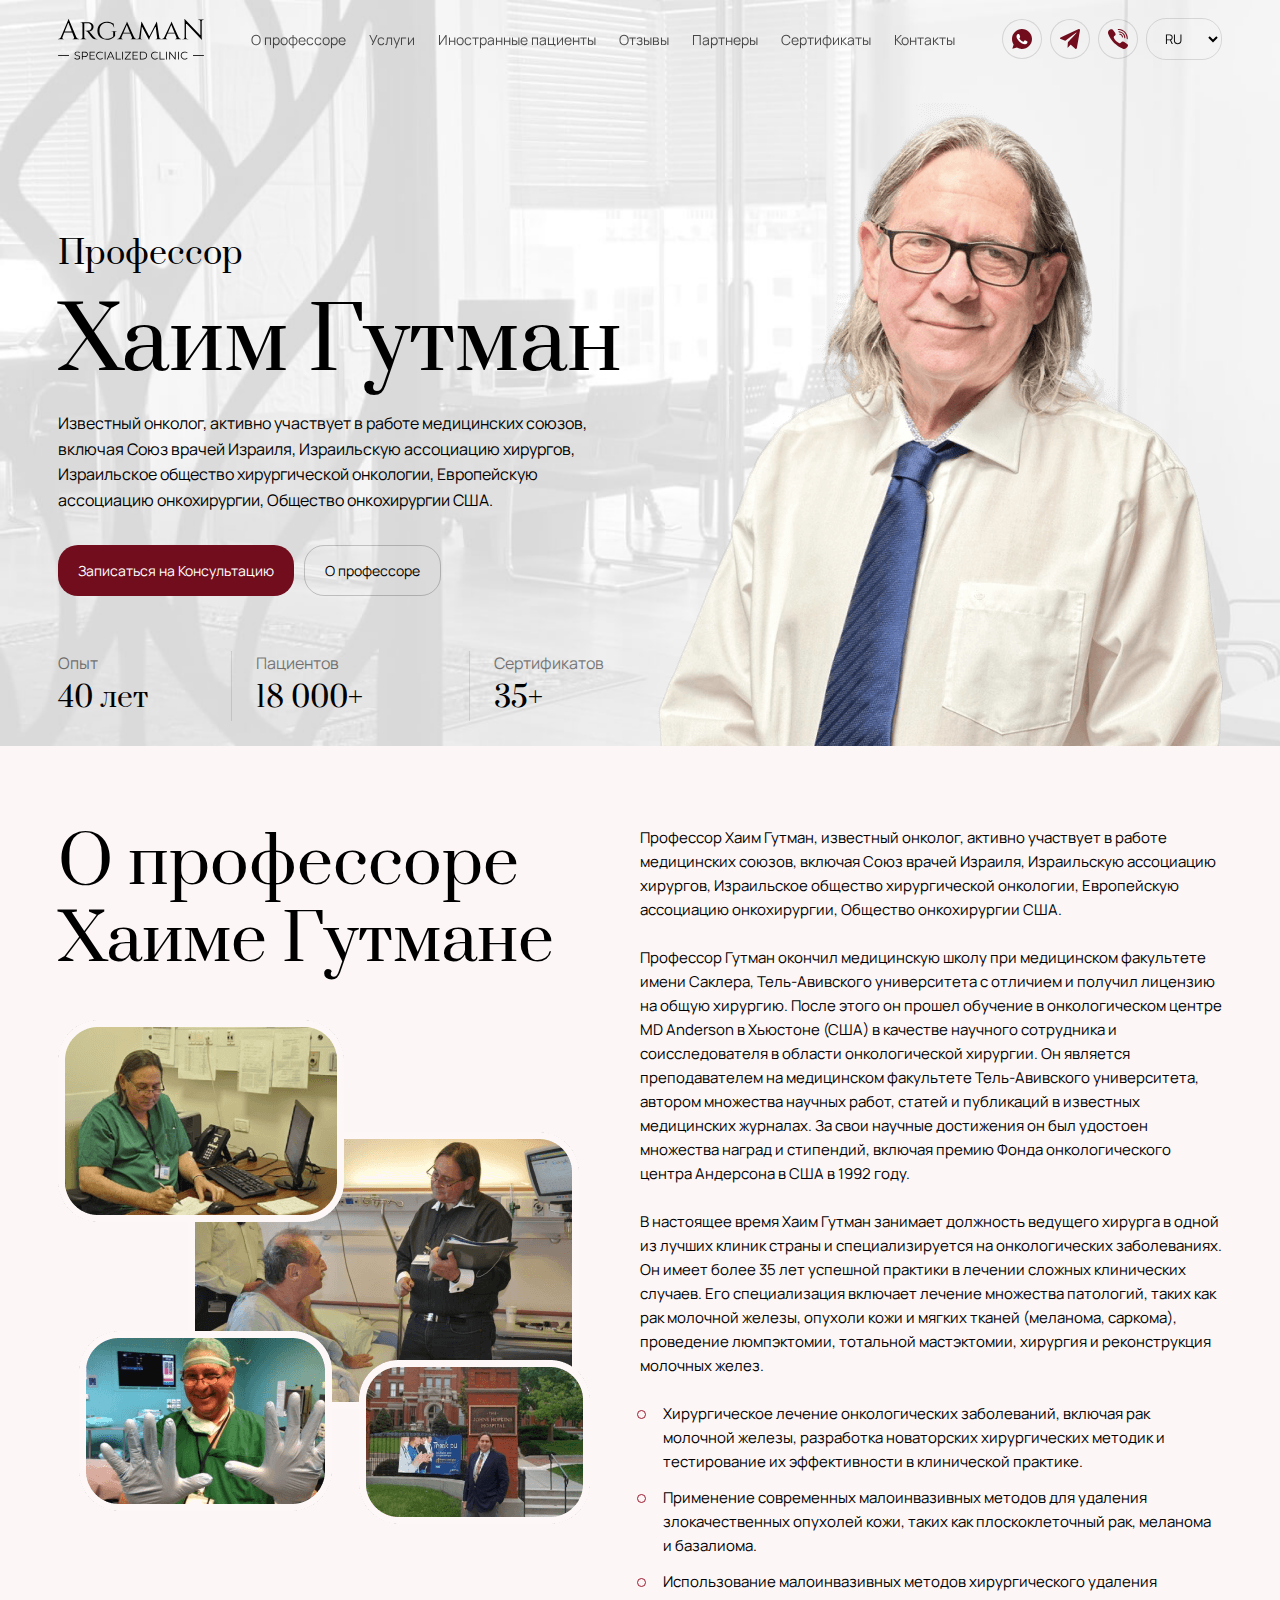
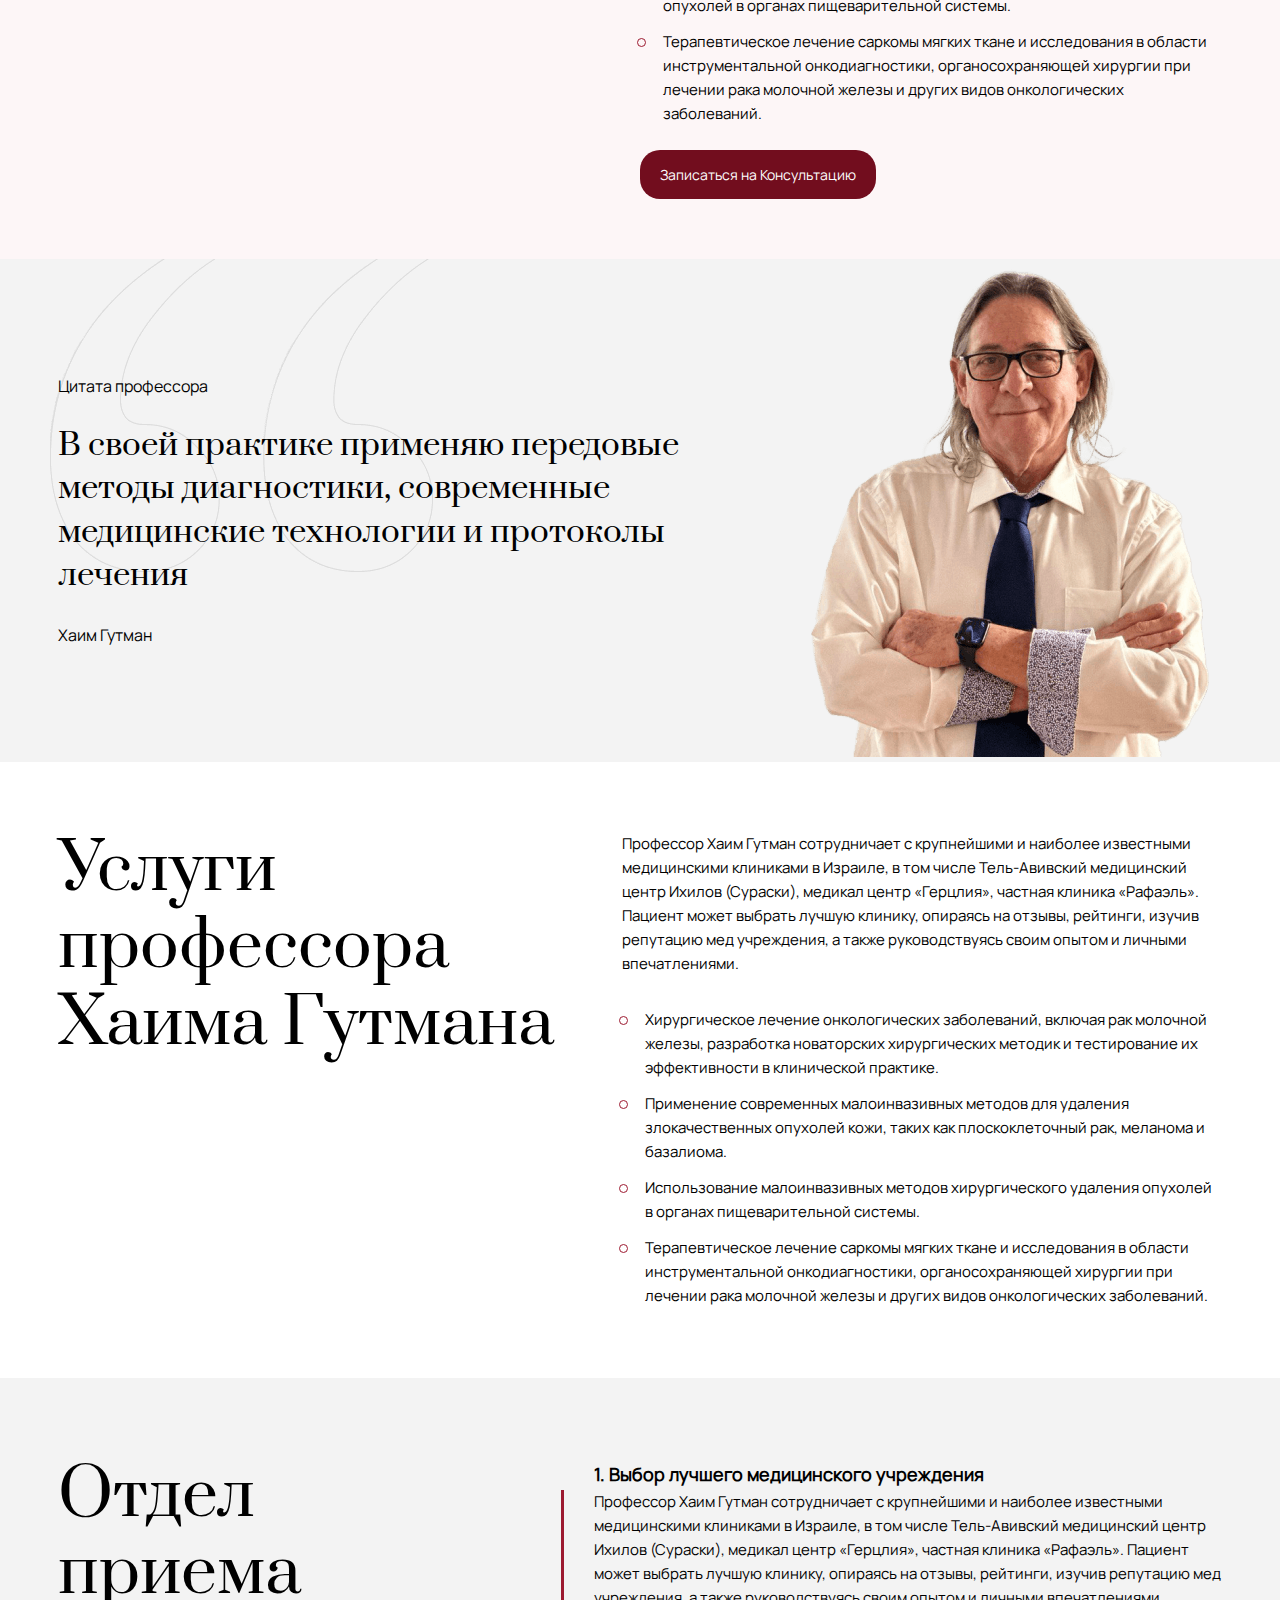
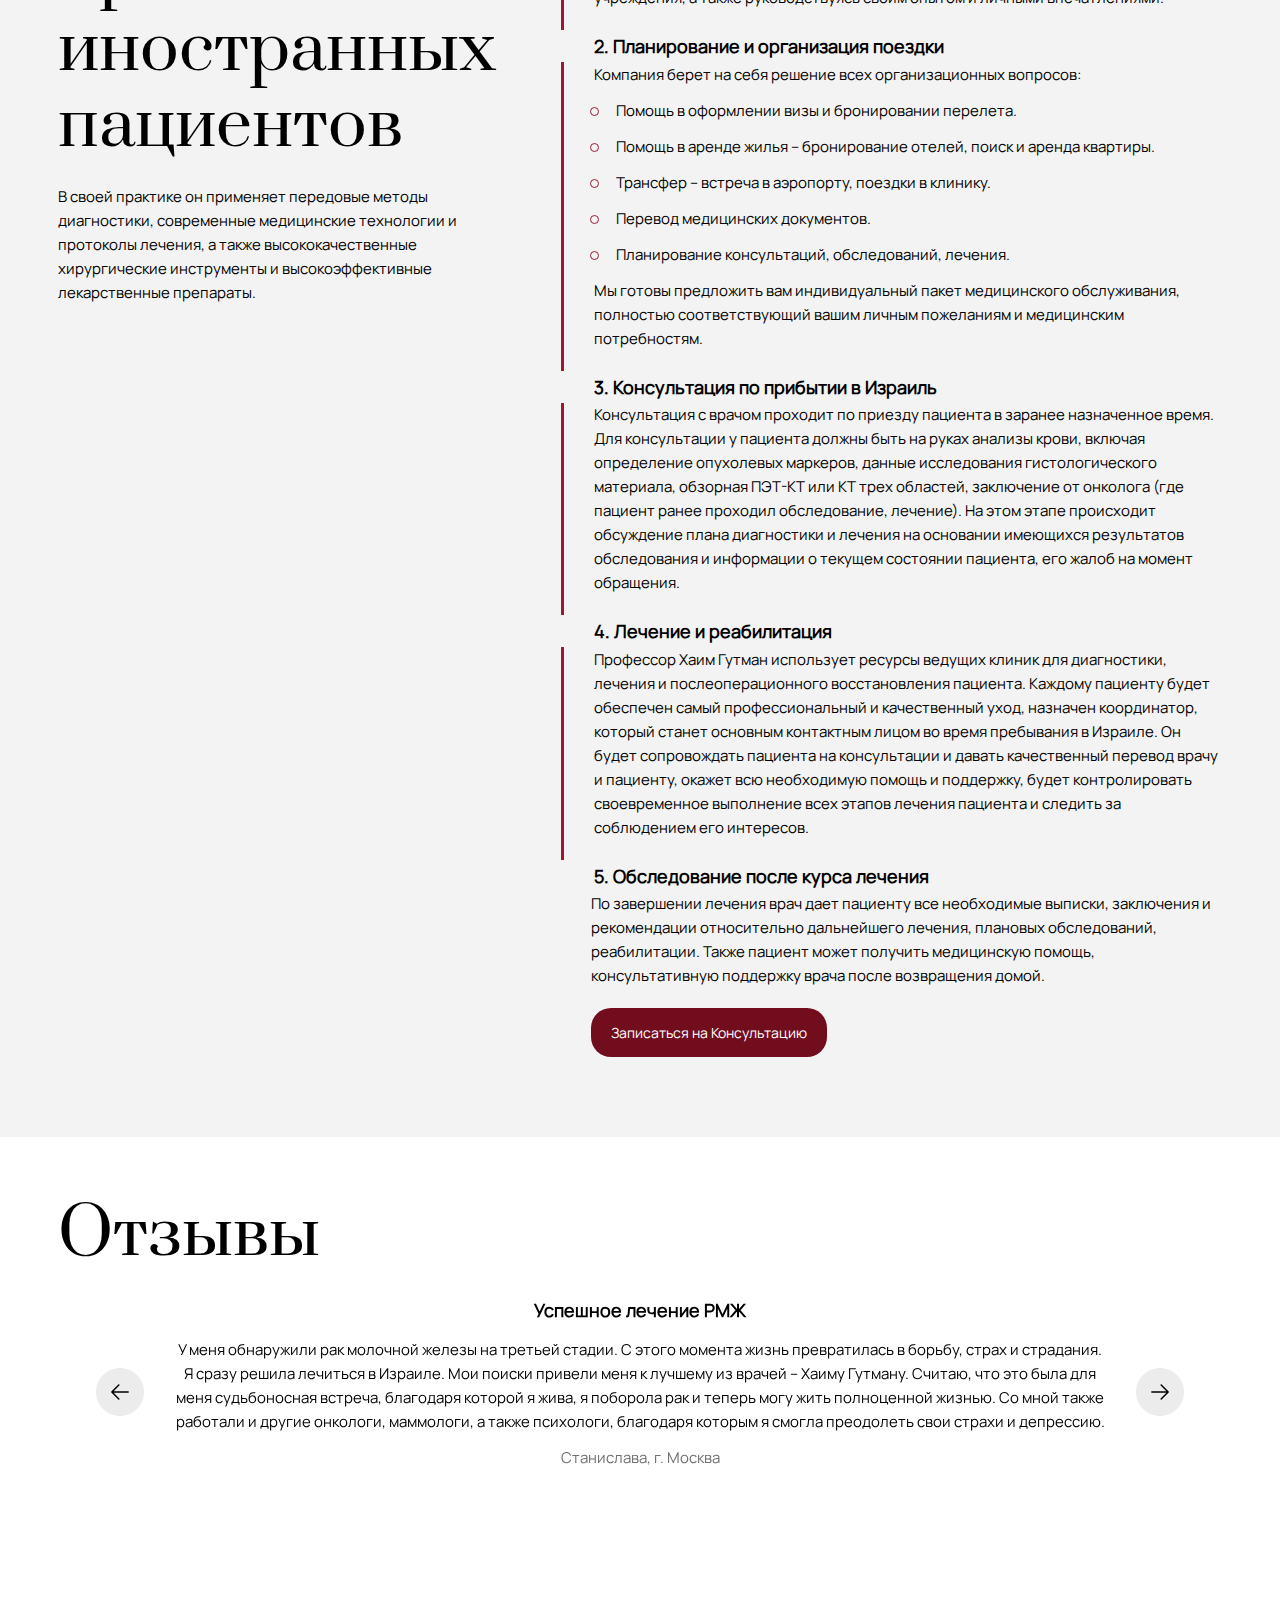
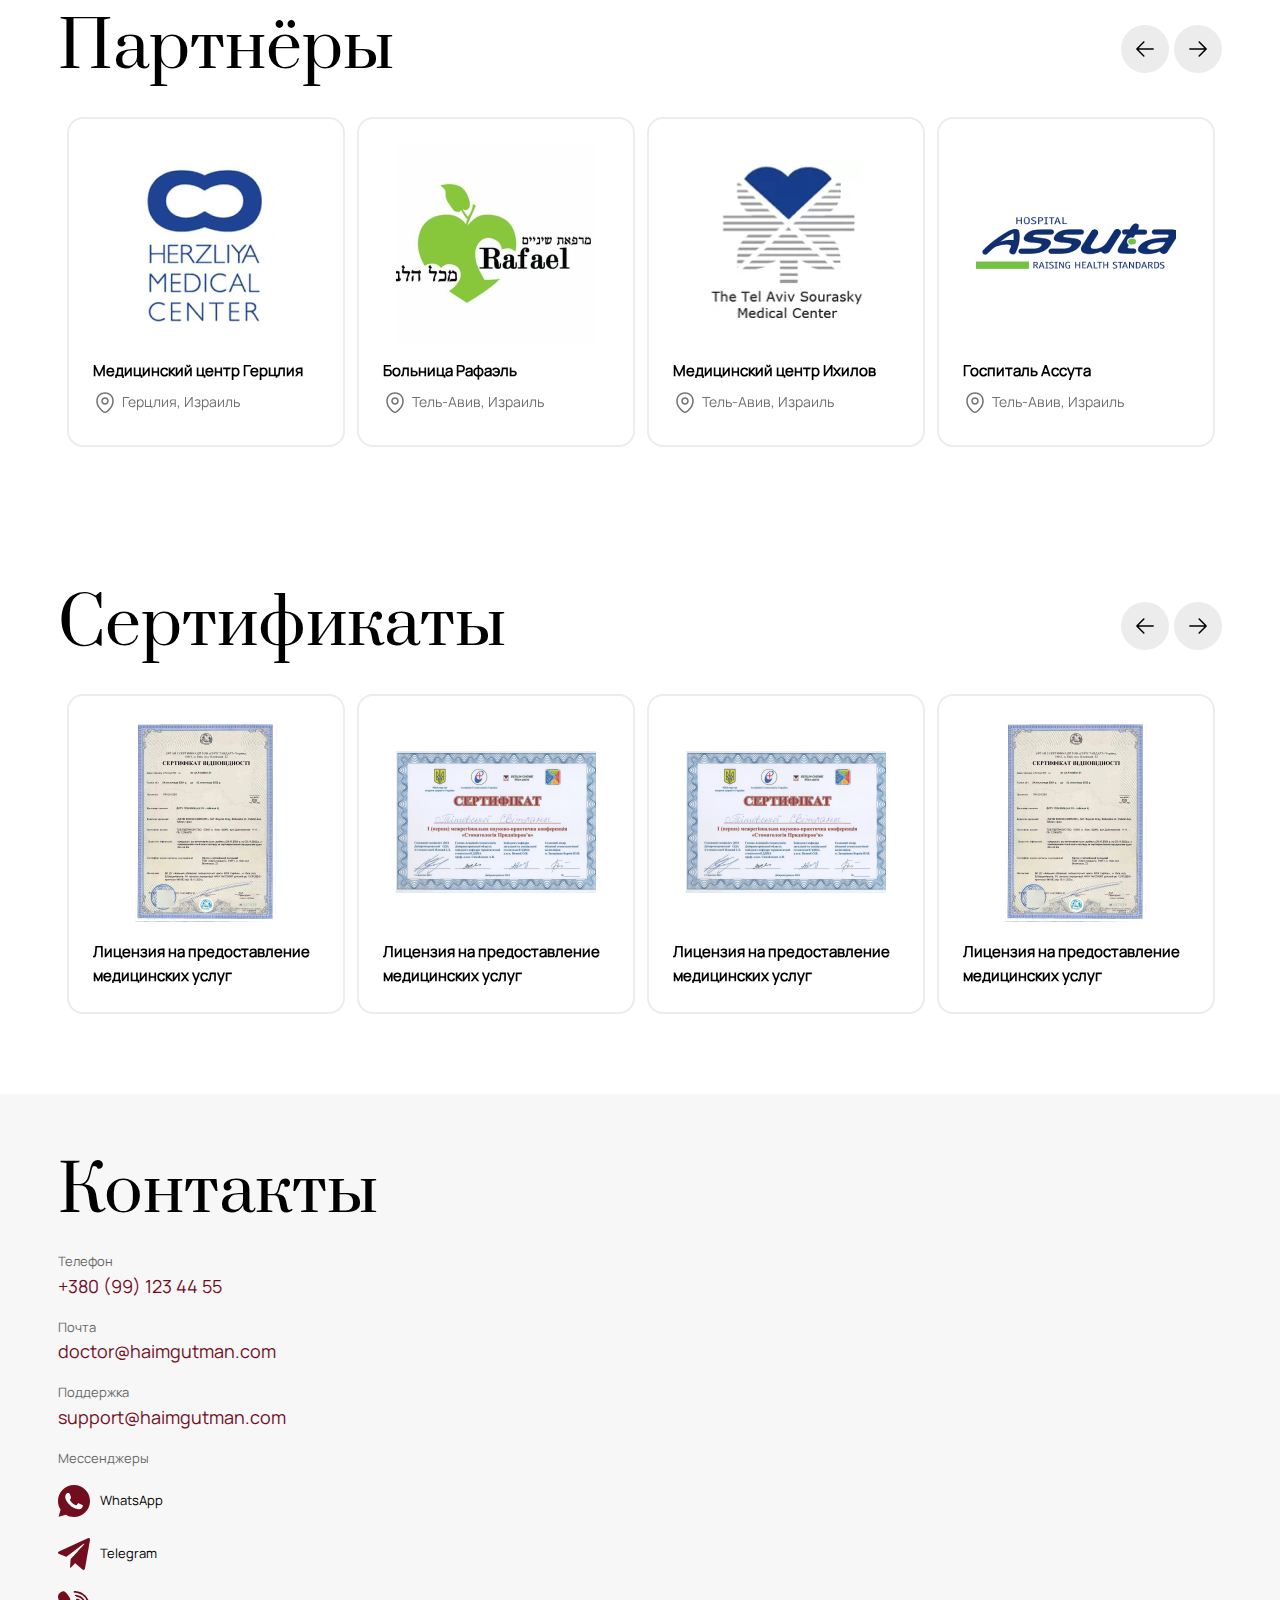
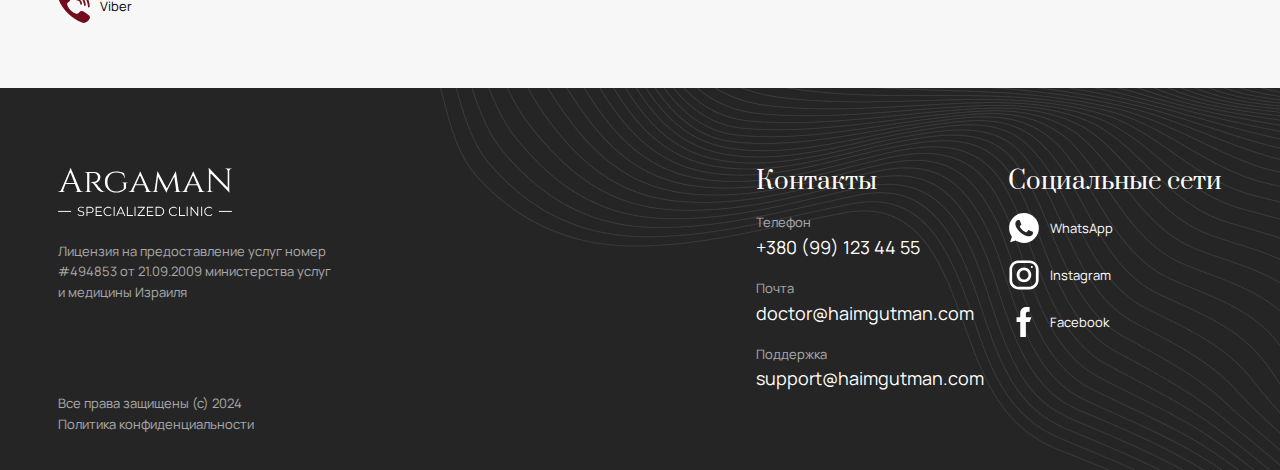
==== commit 4219ecb0: "Merge pull request #28 from sveriho/section-certificates" ====
--- a/index.html
+++ b/index.html
@@ -462,7 +462,7 @@
       <div class="container">
         <div class="partners__title-container">
           <h2>Партнёры</h2>
-          <div class="partners__btn-group">
+          <div class="slider__btn-group">
             <button class="slider__btn slider__btn-prev slider__partners-btn-prev"></button>
             <button class="slider__btn slider__btn-next slider__partners-btn-next"></button>
           </div>
@@ -521,6 +521,74 @@
                   <p class="partner-card__name">Еще партнер</p>
                   <p class="partner-card__location">Место</p>
                 </div>
+              </div>
+            </div>
+          </div>
+        </div>
+      </div>
+    </section>
+
+    <!-- Certificates -->
+    <section id="certificates" class="certificates">
+      <div class="container">
+        <div class="certificates__title-container">
+          <h2>Сертификаты</h2>
+          <div class="slider__btn-group">
+            <button class="slider__btn slider__btn-prev slider__certificates-btn-prev"></button>
+            <button class="slider__btn slider__btn-next slider__certificates-btn-next"></button>
+          </div>
+        </div>
+
+        <div class="certificates__slider-container">
+          <div id="certificates-slider" class="slider certificates-slider">
+            <div>
+              <div class="certificate-card">
+                <div class="certificate-card__img-container">
+                  <img src="./assets/images/certificate-temp-1.png" alt="" />
+                </div>
+                <p class="certificate-card__label">
+                  Лицензия на предоставление медицинских услуг
+                </p>
+              </div>
+            </div>
+            <div>
+              <div class="certificate-card">
+                <div class="certificate-card__img-container">
+                  <img src="./assets/images/certificate-temp-2.png" alt="" />
+                </div>
+                <p class="certificate-card__label">
+                  Лицензия на предоставление медицинских услуг
+                </p>
+              </div>
+            </div>
+            <div>
+              <div class="certificate-card">
+                <div class="certificate-card__img-container">
+                  <img src="./assets/images/certificate-temp-2.png" alt="" />
+                </div>
+                <p class="certificate-card__label">
+                  Лицензия на предоставление медицинских услуг
+                </p>
+              </div>
+            </div>
+            <div>
+              <div class="certificate-card">
+                <div class="certificate-card__img-container">
+                  <img src="./assets/images/certificate-temp-1.png" alt="" />
+                </div>
+                <p class="certificate-card__label">
+                  Лицензия на предоставление медицинских услуг
+                </p>
+              </div>
+            </div>
+            <div>
+              <div class="certificate-card">
+                <div class="certificate-card__img-container">
+                  <img src="./assets/images/certificate-temp-1.png" alt="" />
+                </div>
+                <p class="certificate-card__label">
+                  Лицензия на предоставление медицинских услуг
+                </p>
               </div>
             </div>
           </div>
--- a/css/common.css
+++ b/css/common.css
@@ -111,6 +111,11 @@
 
 /* Slick */
 
+.slider__btn-group {
+  display: flex;
+  gap: 5px;
+}
+
 .slider__btn {
   padding: 10px;
   width: 48px;
--- a/css/main.css
+++ b/css/main.css
@@ -408,11 +408,6 @@
   justify-content: space-between;
 }
 
-.partners__btn-group {
-  display: flex;
-  gap: 5px;
-}
-
 .partners__slider-container {
   margin-top: 30px;
 }
@@ -476,6 +471,68 @@
 }
 
 /* End Partners Section */
+
+/* Start Certificates Section */
+
+.certificates {
+  padding: 60px 0;
+}
+
+.certificates__title-container {
+  display: flex;
+  align-items: center;
+  justify-content: space-between;
+}
+
+.certificates__slider-container {
+  margin-top: 30px;
+}
+
+.certificates-slider {
+  width: 100%;
+}
+
+.certificates-slider .slick-list {
+  padding-bottom: 20px;
+}
+
+.certificates-slider .slick-track {
+  display: flex;
+  justify-content: center;
+  gap: 12px;
+}
+
+.certificate-card {
+  padding: 24px;
+  height: 320px;
+  display: flex;
+  flex-direction: column;
+  justify-content: space-between;
+  gap: 16px;
+  border: 2px solid var(--color-gray-100);
+  border-radius: 16px;
+}
+
+.certificate-card__img-container {
+  display: flex;
+  align-items: center;
+  justify-content: center;
+  flex-grow: 1;
+}
+
+.certificate-card__img-container > img {
+  max-width: 200px;
+  max-height: 200px;
+  align-self: center;
+}
+
+.certificate-card__label {
+  font-size: 15px;
+  font-weight: 600;
+  line-height: 160%;
+}
+
+/* End Certificates Section */
 
 /* Start Contacts Section */
 
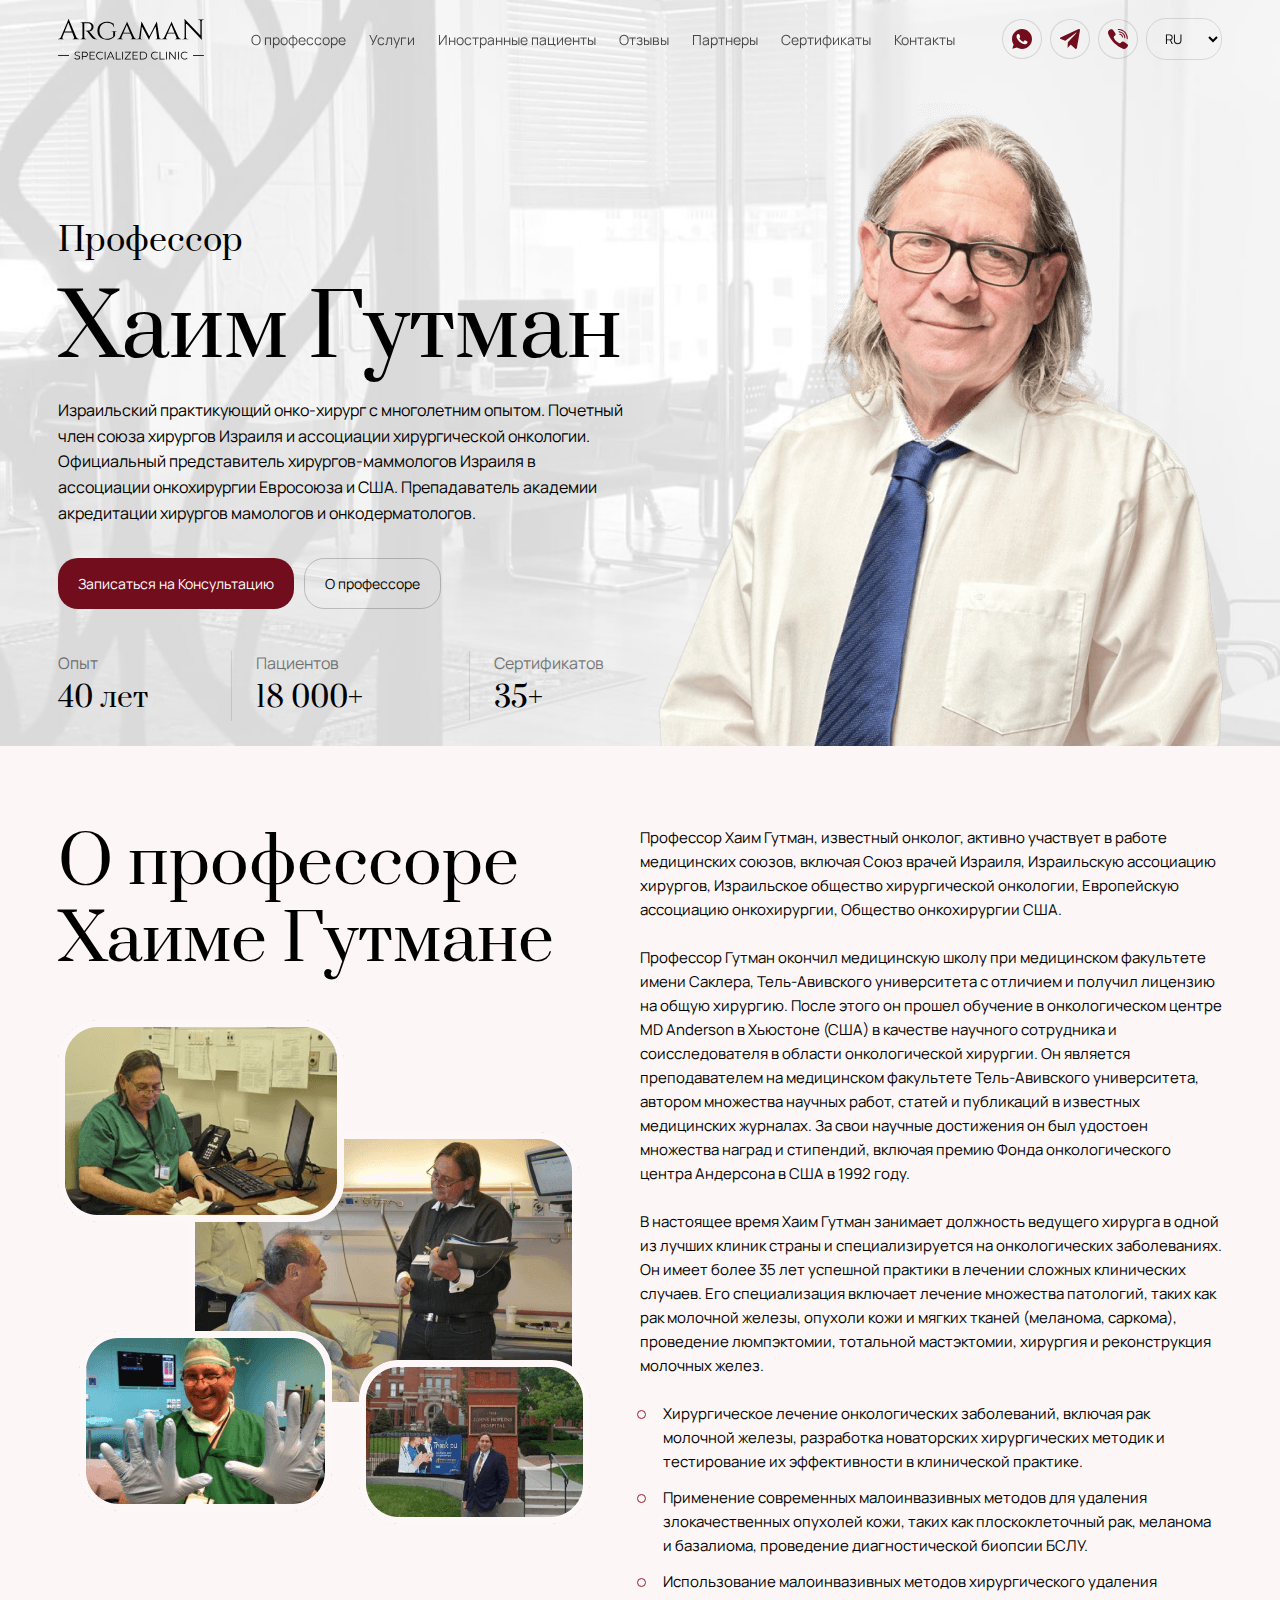
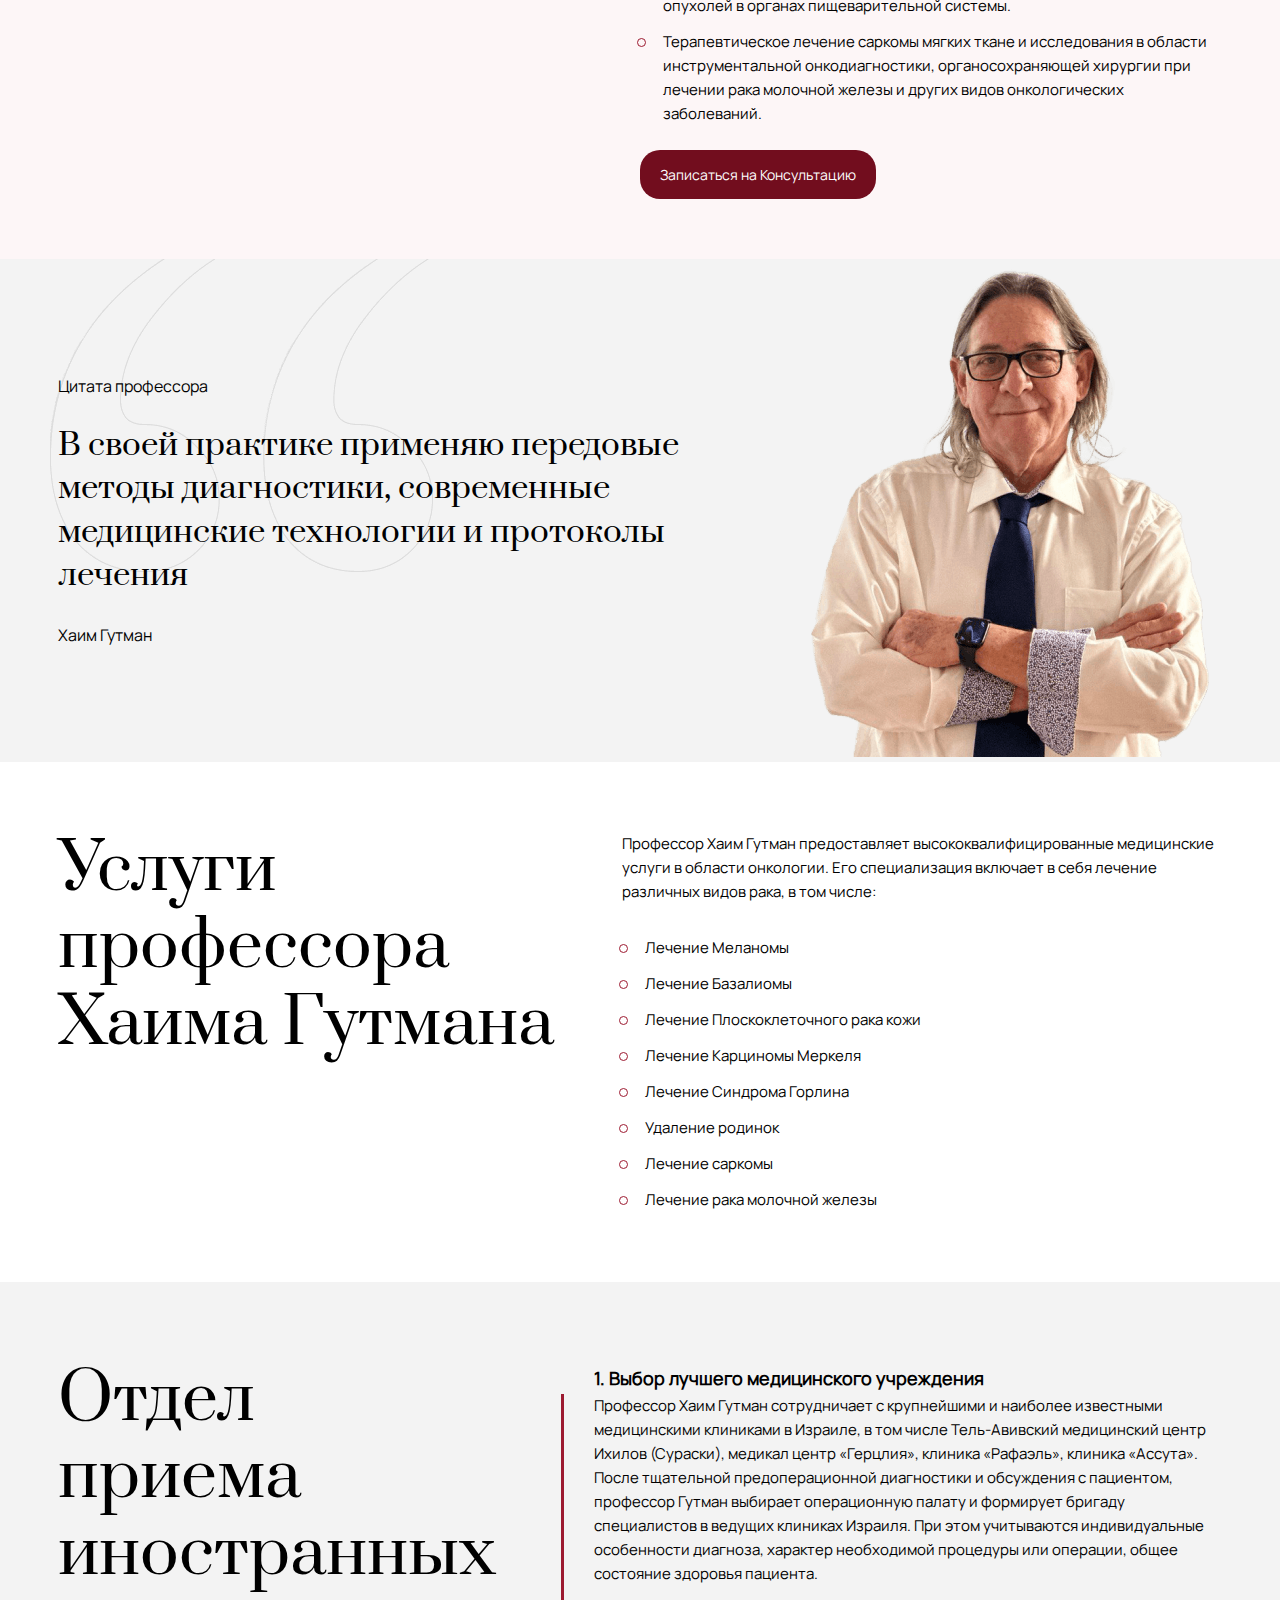
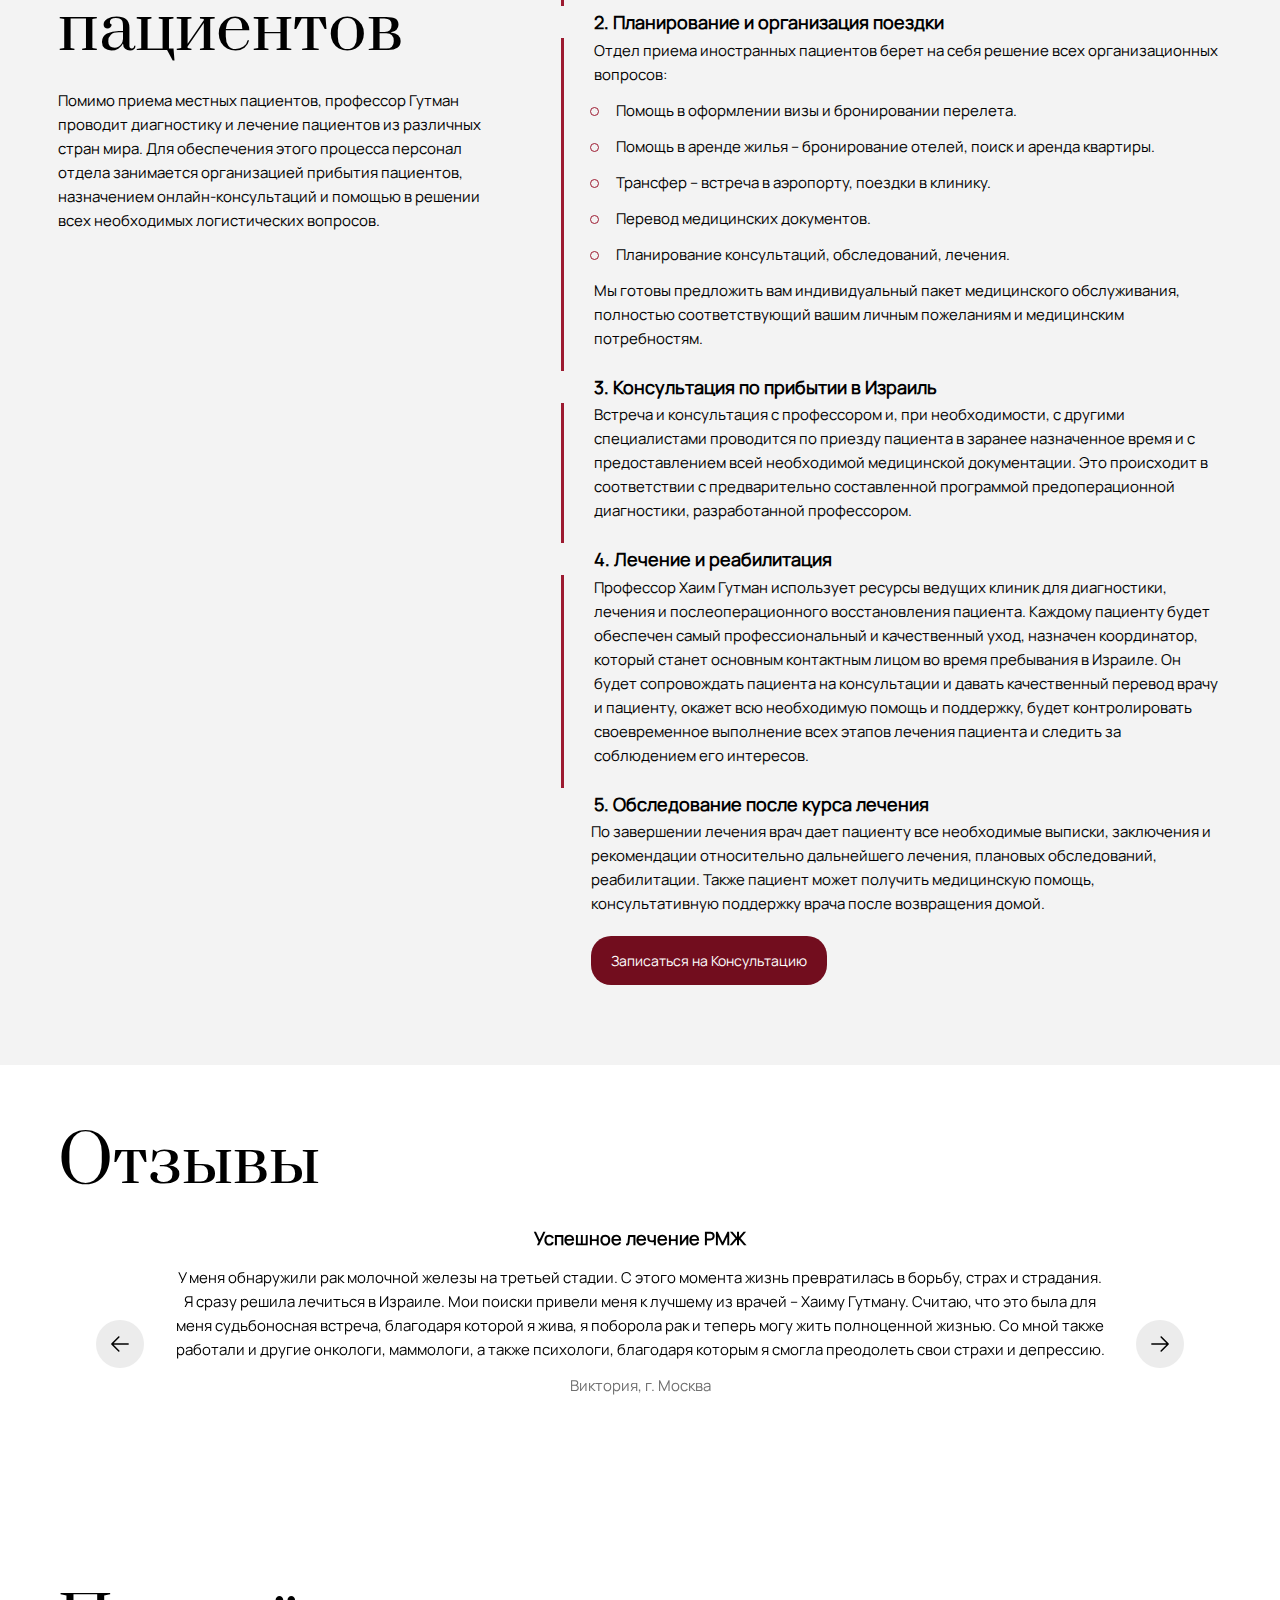
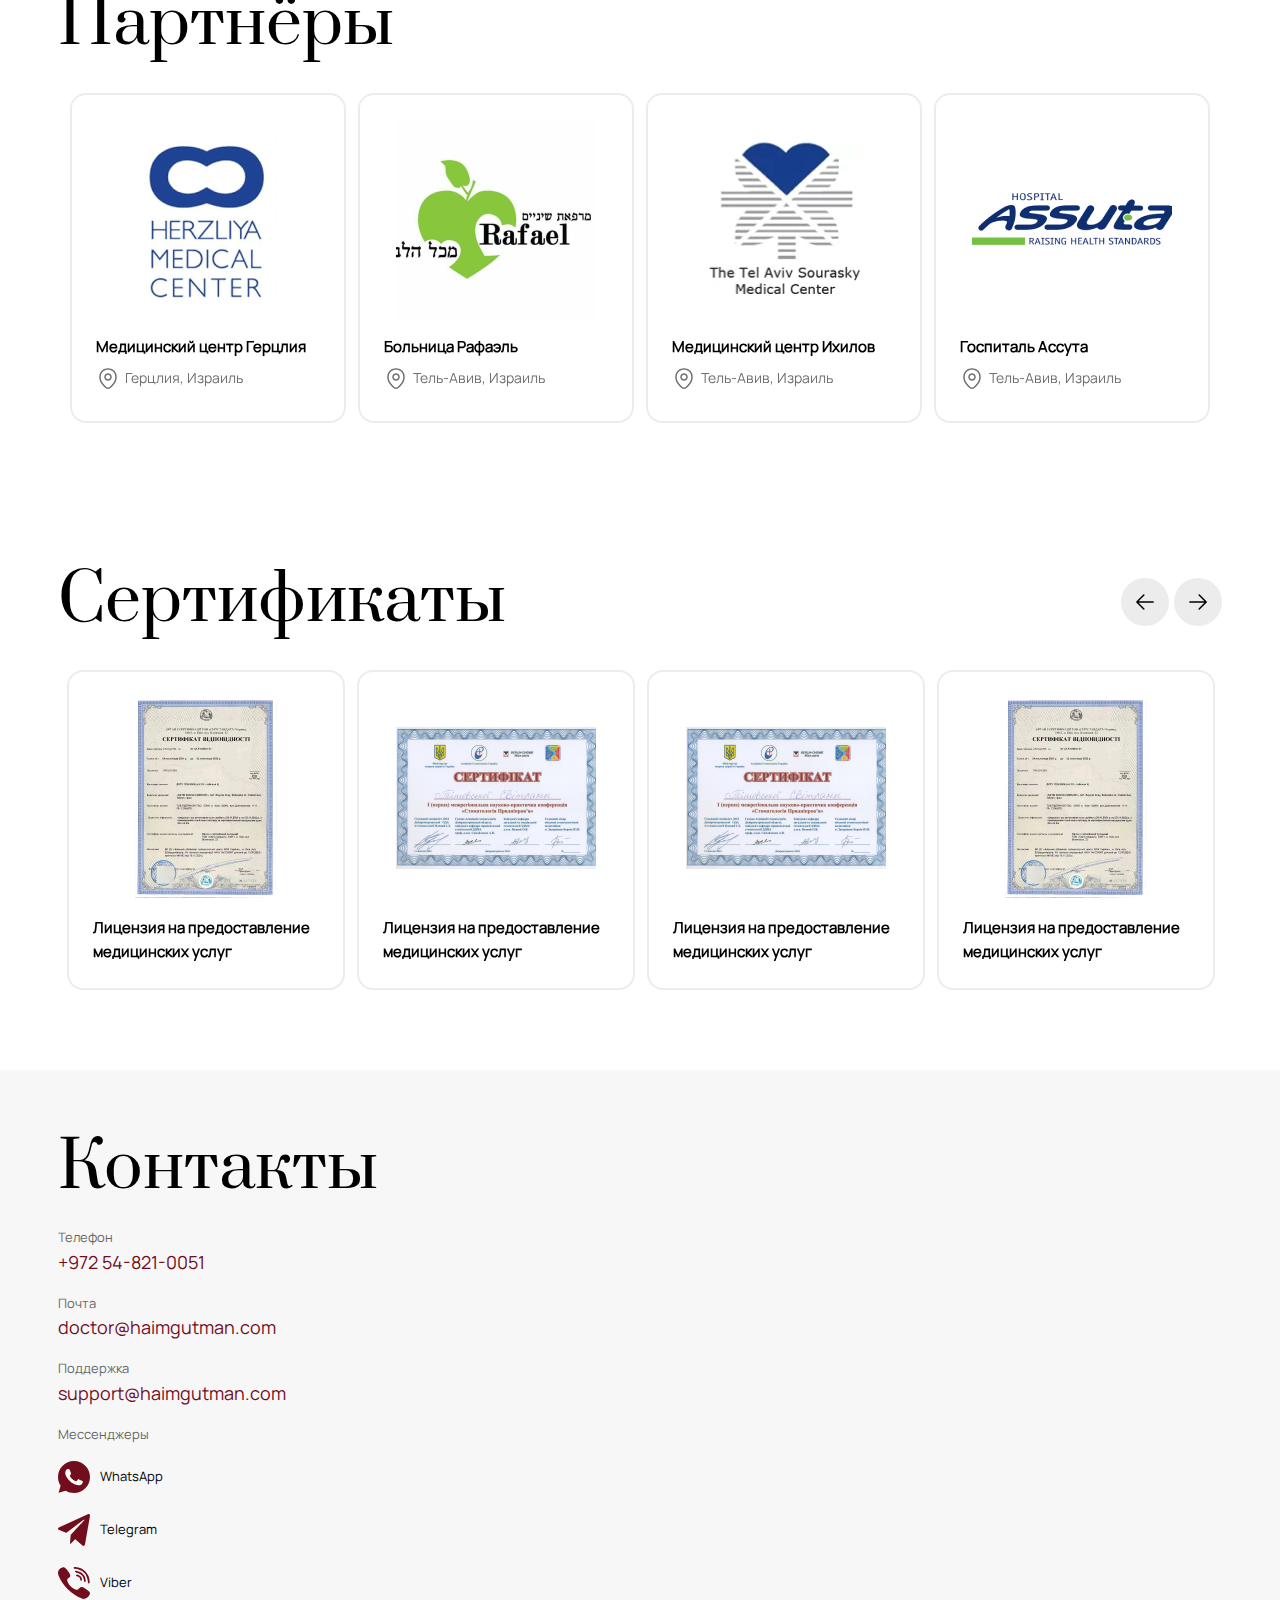
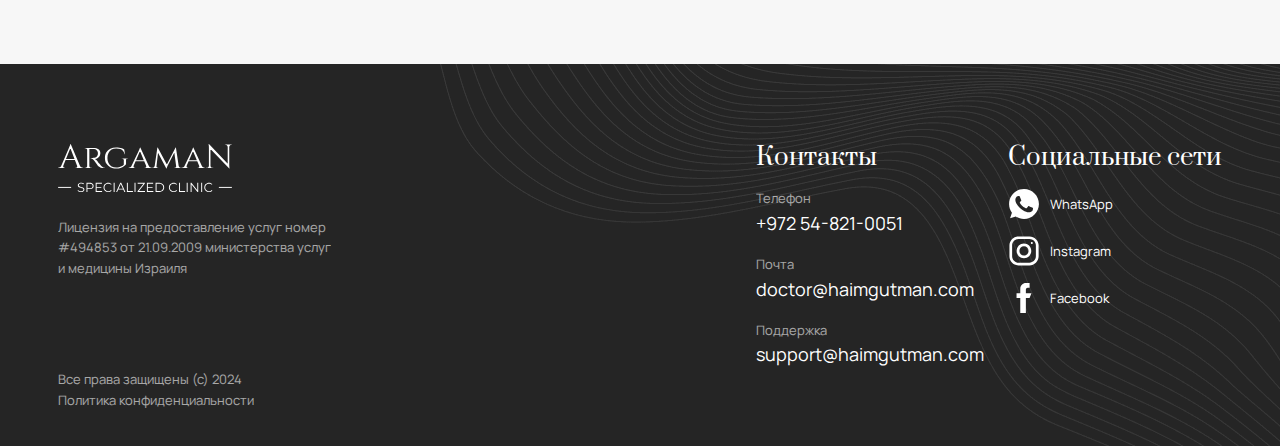
==== commit 9fd268fb: "Merge pull request #31 from sveriho/content-changes" ====
--- a/index.html
+++ b/index.html
@@ -5,6 +5,9 @@
   <meta charset="UTF-8" />
   <meta name="viewport" content="width=device-width, initial-scale=1" />
   <meta http-equiv="X-UA-Compatible" content="IE=edge" />
+  <meta name="description" content="Сайт профессора Хаима Гутмана ✅Онлайн-консультация✅Лечение рака кожи, меланоны, рака молочной железы ✅Отзывы пациентов о враче" />
+
+  <title>Профессор Хаим Гутман - онкохирург в Израиле</title>
 
   <link rel="icon" type="image/x-icon" href="./assets/favicon.ico">
 
@@ -15,8 +18,6 @@
 
   <link rel="stylesheet" href="css/slick-1.8.1.css">
   <link rel="stylesheet" href="css/slick-theme-1.8.1.css">
-
-  <title>Хаим Гутман</title>
 </head>
 
 <body>
@@ -56,13 +57,13 @@
       </nav>
       <ul class="header__socials">
         <li>
-          <a class="header__socials-icon whatsapp" href="#"></a>
+          <a class="header__socials-icon whatsapp" href="https://wa.me/972548210051" target="_blank"></a>
         </li>
         <li>
-          <a class="header__socials-icon telegram" href="#"></a>
+          <a class="header__socials-icon telegram" href="https://t.me/+972548210051" target="_blank"></a>
         </li>
         <li>
-          <a class="header__socials-icon viber" href="#"></a>
+          <a class="header__socials-icon viber" href="viber://chat?number=972548210051" target="_blank"></a>
         </li>
         <li>
           <select class="lang-selector">
@@ -84,18 +85,21 @@
             <p class="summary__content-degree font-prata">Профессор</p>
             <h1 class="summary__content-name">Хаим Гутман</h1>
             <p class="summary__content-description">
-              Известный онколог, активно участвует в работе медицинских союзов,
-              включая Союз врачей Израиля, Израильскую ассоциацию хирургов,
-              Израильское общество хирургической онкологии, Европейскую
-              ассоциацию онкохирургии, Общество онкохирургии США.
+              Израильский практикующий онко-хирург с многолетним опытом. Почетный
+              член союза хирургов Израиля и ассоциации хирургической онкологии.
+              Официальный представитель хирургов-маммологов Израиля в ассоциации
+              онкохирургии Евросоюза и США. Препадаватель академии акредитации
+              хирургов мамологов и онкодерматологов.
             </p>
             <div class="btn-group">
               <button class="btn btn-primary" type="button">
                 Записаться на Консультацию
               </button>
-              <button class="btn btn-secondary" type="button">
-                О профессоре
-              </button>
+              <a href="#about">
+                <button class="btn btn-secondary btn-about" type="button">
+                  О профессоре
+                </button>
+              </a>
             </div>
           </div>
           <ul class="about">
@@ -173,7 +177,7 @@
               <span>
                 Применение современных малоинвазивных методов для удаления
                 злокачественных опухолей кожи, таких как плоскоклеточный рак,
-                меланома и базалиома.
+                меланома и базалиома, проведение диагностической биопсии БСЛУ.
               </span>
             </li>
             <li class="about-details__listitem listitem">
@@ -234,42 +238,49 @@
         </h2>
         <div class="services__content">
           <p class="services__content-subtitle">
-            Профессор Хаим Гутман сотрудничает с крупнейшими и наиболее
-            известными медицинскими клиниками в Израиле, в том числе
-            Тель-Авивский медицинский центр Ихилов (Сураски), медикал центр
-            «Герцлия», частная клиника «Рафаэль». Пациент может выбрать
-            лучшую клинику, опираясь на отзывы, рейтинги, изучив репутацию
-            мед учреждения, а также руководствуясь своим опытом и личными
-            впечатлениями.
+            Профессор Хаим Гутман предоставляет высококвалифицированные
+            медицинские услуги в области онкологии. Его специализация
+            включает в себя лечение различных видов рака, в том числе:
           </p>
           <ul class="services__content-list">
             <li class="services__content-listitem listitem">
               <span>
-                Хирургическое лечение онкологических заболеваний, включая
-                рак молочной железы, разработка новаторских хирургических
-                методик и тестирование их эффективности в клинической
-                практике.
+                Лечение Меланомы
               </span>
             </li>
             <li class="services__content-listitem listitem">
               <span>
-                Применение современных малоинвазивных методов для удаления
-                злокачественных опухолей кожи, таких как плоскоклеточный
-                рак, меланома и базалиома.
+                Лечение Базалиомы
               </span>
             </li>
             <li class="services__content-listitem listitem">
               <span>
-                Использование малоинвазивных методов хирургического удаления
-                опухолей в органах пищеварительной системы.
+                Лечение Плоскоклеточного рака кожи
               </span>
             </li>
             <li class="services__content-listitem listitem">
               <span>
-                Терапевтическое лечение саркомы мягких ткане и исследования
-                в области инструментальной онкодиагностики,
-                органосохраняющей хирургии при лечении рака молочной железы
-                и других видов онкологических заболеваний.
+                Лечение Карциномы Меркеля
+              </span>
+            </li>
+            <li class="services__content-listitem listitem">
+              <span>
+                Лечение Синдрома Горлина
+              </span>
+            </li>
+            <li class="services__content-listitem listitem">
+              <span>
+                Удаление родинок
+              </span>
+            </li>
+            <li class="services__content-listitem listitem">
+              <span>
+                Лечение саркомы
+              </span>
+            </li>
+            <li class="services__content-listitem listitem">
+              <span>
+                Лечение рака молочной железы
               </span>
             </li>
           </ul>
@@ -285,10 +296,11 @@
             Отдел приема иностранных пациентов
           </h2>
           <p>
-            В своей практике он применяет передовые методы диагностики,
-            современные медицинские технологии и протоколы лечения, а также
-            высококачественные хирургические инструменты и высокоэффективные
-            лекарственные препараты.
+            Помимо приема местных пациентов, профессор Гутман проводит диагностику
+            и лечение пациентов из различных стран мира. Для обеспечения этого
+            процесса персонал отдела занимается организацией прибытия пациентов,
+            назначением онлайн-консультаций и помощью в решении всех необходимых
+            логистических вопросов.
           </p>
         </div>
         <div class="patients__stages">
@@ -299,17 +311,19 @@
             Профессор Хаим Гутман сотрудничает с крупнейшими и наиболее
             известными медицинскими клиниками в Израиле, в том числе
             Тель-Авивский медицинский центр Ихилов (Сураски), медикал центр
-            «Герцлия», частная клиника «Рафаэль». Пациент может выбрать
-            лучшую клинику, опираясь на отзывы, рейтинги, изучив репутацию
-            мед учреждения, а также руководствуясь своим опытом и личными
-            впечатлениями. 
+            «Герцлия», клиника «Рафаэль», клиника «Ассута». После тщательной
+            предоперационной диагностики и обсуждения с пациентом, профессор
+            Гутман выбирает операционную палату и формирует бригаду специалистов
+            в ведущих клиниках Израиля. При этом учитываются индивидуальные
+            особенности диагноза, характер необходимой процедуры или операции,
+            общее состояние здоровья пациента.
           </p>
           <h3 class="patients__stage-subtitle">
             2. Планирование и организация поездки
           </h3>
           <div class="patients__stage-content">
             <p>
-              Компания берет на себя решение всех организационных вопросов:
+              Отдел приема иностранных пациентов берет на себя решение всех организационных вопросов:
             </p>
             <ul class="patients__stage-list">
               <li class="listitem">
@@ -349,15 +363,12 @@
             3. Консультация по прибытии в Израиль
           </h3>
           <p class="patients__stage-content">
-            Консультация с врачом проходит по приезду пациента в заранее
-            назначенное время. Для консультации у пациента должны быть на
-            руках анализы крови, включая определение опухолевых маркеров,
-            данные исследования гистологического материала, обзорная ПЭТ-КТ
-            или КТ трех областей, заключение от онколога (где пациент ранее
-            проходил обследование, лечение). На этом этапе происходит
-            обсуждение плана диагностики и лечения на основании имеющихся
-            результатов обследования и информации о текущем состоянии
-            пациента, его жалоб на момент обращения.
+            Встреча и консультация с профессором и, при необходимости,
+            с другими специалистами проводится по приезду пациента в заранее
+            назначенное время и с предоставлением всей необходимой медицинской
+            документации. Это происходит в соответствии с предварительно
+            составленной программой предоперационной диагностики,
+            разработанной профессором.
           </p>
           <h3 class="patients__stage-subtitle">
             4. Лечение и реабилитация
@@ -414,41 +425,67 @@
                   психологи, благодаря которым я смогла преодолеть свои страхи и
                   депрессию.
                 </p>
-                <p class="review-card__author">Станислава, г. Москва</p>
+                <p class="review-card__author">Виктория, г. Москва</p>
               </div>
             </div>
             <div>
               <div class="review-card">
-                <p class="review-card__title">Успешное лечение РМЖ</p>
+                <p class="review-card__title">Успешное лечение меланомы</p>
                 <p class="review-card__text">
-                  У меня обнаружили рак молочной железы на третьей стадии. С
-                  этого момента жизнь превратилась в борьбу, страх и страдания.
-                  Я сразу решила лечиться в Израиле. Мои поиски привели меня к
-                  лучшему из врачей – Хаиму Гутману. Считаю, что это была для
-                  меня судьбоносная встреча, благодаря которой я жива, я
-                  поборола рак и теперь могу жить полноценной жизнью. Со мной
-                  также работали и другие онкологи, маммологи, а также
-                  психологи, благодаря которым я смогла преодолеть свои страхи и
-                  депрессию.
-                </p>
-                <p class="review-card__author">Станислава, г. Москва</p>
+                  Хочу выразить огромную благодарность доктору – профессору Хаиму Гутману,
+                  который занимался лечением меланомы у моего мужа. Спасибо за
+                  терпеливые и подробные консультации, за внимание, за операцию,
+                  которую он провел. За все время пребывания на лечении мы ощущали
+                  внимание и заботу, самое лучшее отношение к пациенту и его близким.
+                  Еще раз, большое спасибо вам, Профессор, и всем, кто нам помогал,
+                  принимал участие в организации и лечении, помог справиться с болезнью.
+                </p>
+                <p class="review-card__author">Екатерина, г. Санкт-Петербург</p>
               </div>
             </div>
             <div>
               <div class="review-card">
-                <p class="review-card__title">Успешное лечение РМЖ</p>
+                <p class="review-card__title">О последней надежде, но врач спас</p>
                 <p class="review-card__text">
-                  У меня обнаружили рак молочной железы на третьей стадии. С
-                  этого момента жизнь превратилась в борьбу, страх и страдания.
-                  Я сразу решила лечиться в Израиле. Мои поиски привели меня к
-                  лучшему из врачей – Хаиму Гутману. Считаю, что это была для
-                  меня судьбоносная встреча, благодаря которой я жива, я
-                  поборола рак и теперь могу жить полноценной жизнью. Со мной
-                  также работали и другие онкологи, маммологи, а также
-                  психологи, благодаря которым я смогла преодолеть свои страхи и
-                  депрессию.
-                </p>
-                <p class="review-card__author">Станислава, г. Москва</p>
+                  Мы обратились к профессору Хаим Гутман в очень критической ситуации,
+                  когда вопрос был уже не в спасении, а продлении жизни. Профессор Гутман
+                  провел сложнейшую операцию по удалению опухоли, за которую не брались
+                  молдавские хирурги. Пока жена была на лечении, с ней постоянно работал психолог.
+                  Она получила лучшую терапию и самый лучший уход. Мы получили больше, чем
+                  качественное лечение.Мы получили надежду. У моей жены, которой оставляли
+                  не больше полугода, уже три года ремиссии… 
+                </p>
+                <p class="review-card__author">Андриан, г. Кишенев</p>
+              </div>
+            </div>
+            <div>
+              <div class="review-card">
+                <p class="review-card__title">О меланоме</p>
+                <p class="review-card__text">
+                  Первоначально проходил обследование в украинской клинике, а дальнейшее
+                  обследование, включая ПЭТ-КТ и лечение меланомы у Профессора Хаима Гутмана
+                  в Израиле, в клинике «Герцлия». Я абсолютно доволен организацией всей поездки,
+                  координатором и медицинским персоналом. Профессор Гутман – великолепный специалист,
+                  знающий свое дело. Хорошо, когда люди обладают знаниями, находятся на своем месте
+                  и тогда они могут помочь таким, как я – людям, борющимся за свою жизнь! Большое спасибо вам!
+                </p>
+                <p class="review-card__author">Игорь, г. Киев</p>
+              </div>
+            </div>
+            <div>
+              <div class="review-card">
+                <p class="review-card__title">Успешное лечение саркомы</p>
+                <p class="review-card__text">
+                  Я приехал в Тель-Авив с диагнозом «саркома мягких тканей» и
+                  направлением от двух ведущих онкологов на ампутацию ноги.
+                  После онлайн консультации с профессором Хаим Гутман я приехал в Израиль,
+                  где прошел повторное комплексное обследование (анализы, КТ), консультации
+                  с врачами и уже через две недели началось лечение. Уже на первой встрече профессор
+                  дал мне надежду, что конечность можно сохранить, а диагностика только подтвердила
+                  его прогноз. Хаим Гутман лично провел операцию. После этого я прошел курс лучевой терапии.
+                  Спасибо золотым рукам и светлой голове профессора Гутман. Благодаря ему я могу ходить.
+                </p>
+                <p class="review-card__author">Евгений, г. Москва</p>
               </div>
             </div>
           </div>
@@ -514,15 +551,6 @@
                 </div>
               </a>
             </div>
-            <div>
-              <div class="partner-card">
-                <img src="./assets/images/logo-herzliya.png" alt="" />
-                <div class="partner-card__label-container">
-                  <p class="partner-card__name">Еще партнер</p>
-                  <p class="partner-card__location">Место</p>
-                </div>
-              </div>
-            </div>
           </div>
         </div>
       </div>
@@ -606,15 +634,15 @@
               <ul class="contacts__main-list">
                 <li class="section-contact-li">
                   <p class="text-label">Телефон</p>
-                  <a class="contacts__link" href="">+380 (99) 123 44 55</a>
+                  <a class="contacts__link" href="tel:+972548210051">+972 54-821-0051</a>
                 </li>
                 <li class="section-contact-li">
                   <p class="text-label">Почта</p>
-                  <a class="contacts__link" href="">doctor@haimgutman.com</a>
+                  <a class="contacts__link" href="mailto:doctor@haimgutman.com">doctor@haimgutman.com</a>
                 </li>
                 <li class="section-contact-li">
                   <p class="text-label">Поддержка</p>
-                  <a class="contacts__link" href="">support@haimgutman.com</a>
+                  <a class="contacts__link" href="mailto:support@haimgutman.com">support@haimgutman.com</a>
                 </li>
               </ul>
             </div>
@@ -622,19 +650,19 @@
               <p class="text-label">Мессенджеры</p>
               <ul class="contacts__socials-list">
                 <li class="contacts__socials-listitem">
-                  <a class="contacts__socials-link" href="">
+                  <a class="contacts__socials-link" href="https://wa.me/972548210051" target="_blank">
                     <img class="contacts__socials-icon" src="./assets/images/svg/WhatsApp.svg" alt="" />
                     <span class="contacts__socials-name">WhatsApp</span>
                   </a>
                 </li>
                 <li class="contacts__socials-listitem">
-                  <a class="contacts__socials-link" href="">
+                  <a class="contacts__socials-link" href="https://t.me/+972548210051" target="_blank">
                     <img class="contacts__socials-icon" src="./assets/images/svg/Telegram.svg" alt="" />
                     <span class="contacts__socials-name">Telegram</span>
                   </a>
                 </li>
                 <li class="contacts__socials-listitem">
-                  <a class="contacts__socials-link" href="">
+                  <a class="contacts__socials-link" href="viber://chat?number=972548210051" target="_blank">
                     <img class="contacts__socials-icon" src="./assets/images/svg/Viber.svg" alt="" />
                     <span class="contacts__socials-name">Viber</span>
                   </a>
@@ -645,8 +673,7 @@
         </div>
         <div class="contacts__map">
           <iframe
-            src="https://www.google.com/maps/embed?pb=!1m18!1m12!1m3!1d169325.14861847594!2d34.835549164703274!3d48.46218085014401!2m3!1f0!2f0!3f0!3m2!1i1024!2i768!4f13.1!3m3!1m2!1s0x40dbe303fd08468f%3A0xa1cf3d5f2c11aba!2z0JTQvdC10L_RgCwg0JTQvdC10L_RgNC-0L_QtdGC0YDQvtCy0YHQutCw0Y8g0L7QsdC70LDRgdGC0YwsIDQ5MDAw!5e0!3m2!1sru!2sua!4v1708170896264!5m2!1sru!2sua"
-            allowfullscreen=""
+            src="https://www.google.com/maps/embed?pb=!1m18!1m12!1m3!1d3379.495023044543!2d34.834349083884554!3d32.10993097547504!2m3!1f0!2f0!3f0!3m2!1i1024!2i768!4f13.1!3m3!1m2!1s0x151d4994eff5edb5%3A0x76a17ff0d0aeb878!2zSGFOZWNob3NoZXQgMywgVGVsIEF2aXYtSmFmZmEsINCY0LfRgNCw0LjQu9GM!5e0!3m2!1sru!2snl!4v1709727757877!5m2!1sru!2snl"
             loading="lazy"
             referrerpolicy="no-referrer-when-downgrade"
           ></iframe>
@@ -673,19 +700,19 @@
             <ul class="footer__list">
               <li>
                 <p class="text-label">Телефон</p>
-                <a class="footer__contact-link" href="">
-                  +380 (99) 123 44 55
+                <a class="footer__contact-link" href="tel:+972548210051">
+                  +972 54-821-0051
                 </a>
               </li>
               <li>
                 <p class="text-label">Почта</p>
-                <a class="footer__contact-link" href="">
+                <a class="footer__contact-link" href="mailto:doctor@haimgutman.com">
                   doctor@haimgutman.com
                 </a>
               </li>
               <li>
                 <p class="text-label">Поддержка</p>
-                <a class="footer__contact-link" href="">
+                <a class="footer__contact-link" href="mailto:support@haimgutman.com">
                   support@haimgutman.com
                 </a>
               </li>
@@ -695,19 +722,19 @@
             <h4 class="footer__subtitle">Социальные сети</h4>
             <ul class="footer__socials-list">
               <li class="footer__socials-listitem">
-                <a class="footer__socials-link" href="">
+                <a class="footer__socials-link" href="https://wa.me/972548210051">
                   <img class="footer__socials-icon" src="./assets/images/svg/whatsapp-white.svg" alt="" />
                   <span class="footer__socials-name">WhatsApp</span>
                 </a>
               </li>
               <li class="footer__socials-listitem">
-                <a class="footer__socials-link" href="">
+                <a class="footer__socials-link" href="https://t.me/+972548210051">
                   <img class="footer__socials-icon" src="./assets/images/svg/instagram-white.svg" alt="" />
                   <span class="footer__socials-name">Instagram</span>
                 </a>
               </li>
               <li class="footer__socials-listitem">
-                <a class="footer__socials-link" href="">
+                <a class="footer__socials-link" href="viber://chat?number=972548210051">
                   <img class="footer__socials-icon" src="./assets/images/svg/facebook-white.svg" alt="" />
                   <span class="footer__socials-name">Facebook</span>
                 </a>
--- a/css/main.css
+++ b/css/main.css
@@ -1019,6 +1019,10 @@
     width: 100%;
   }
 
+  .btn-about {
+    width: 100%;
+  }
+
   /* End About Details Section */
 
   /* Start Patients Section */
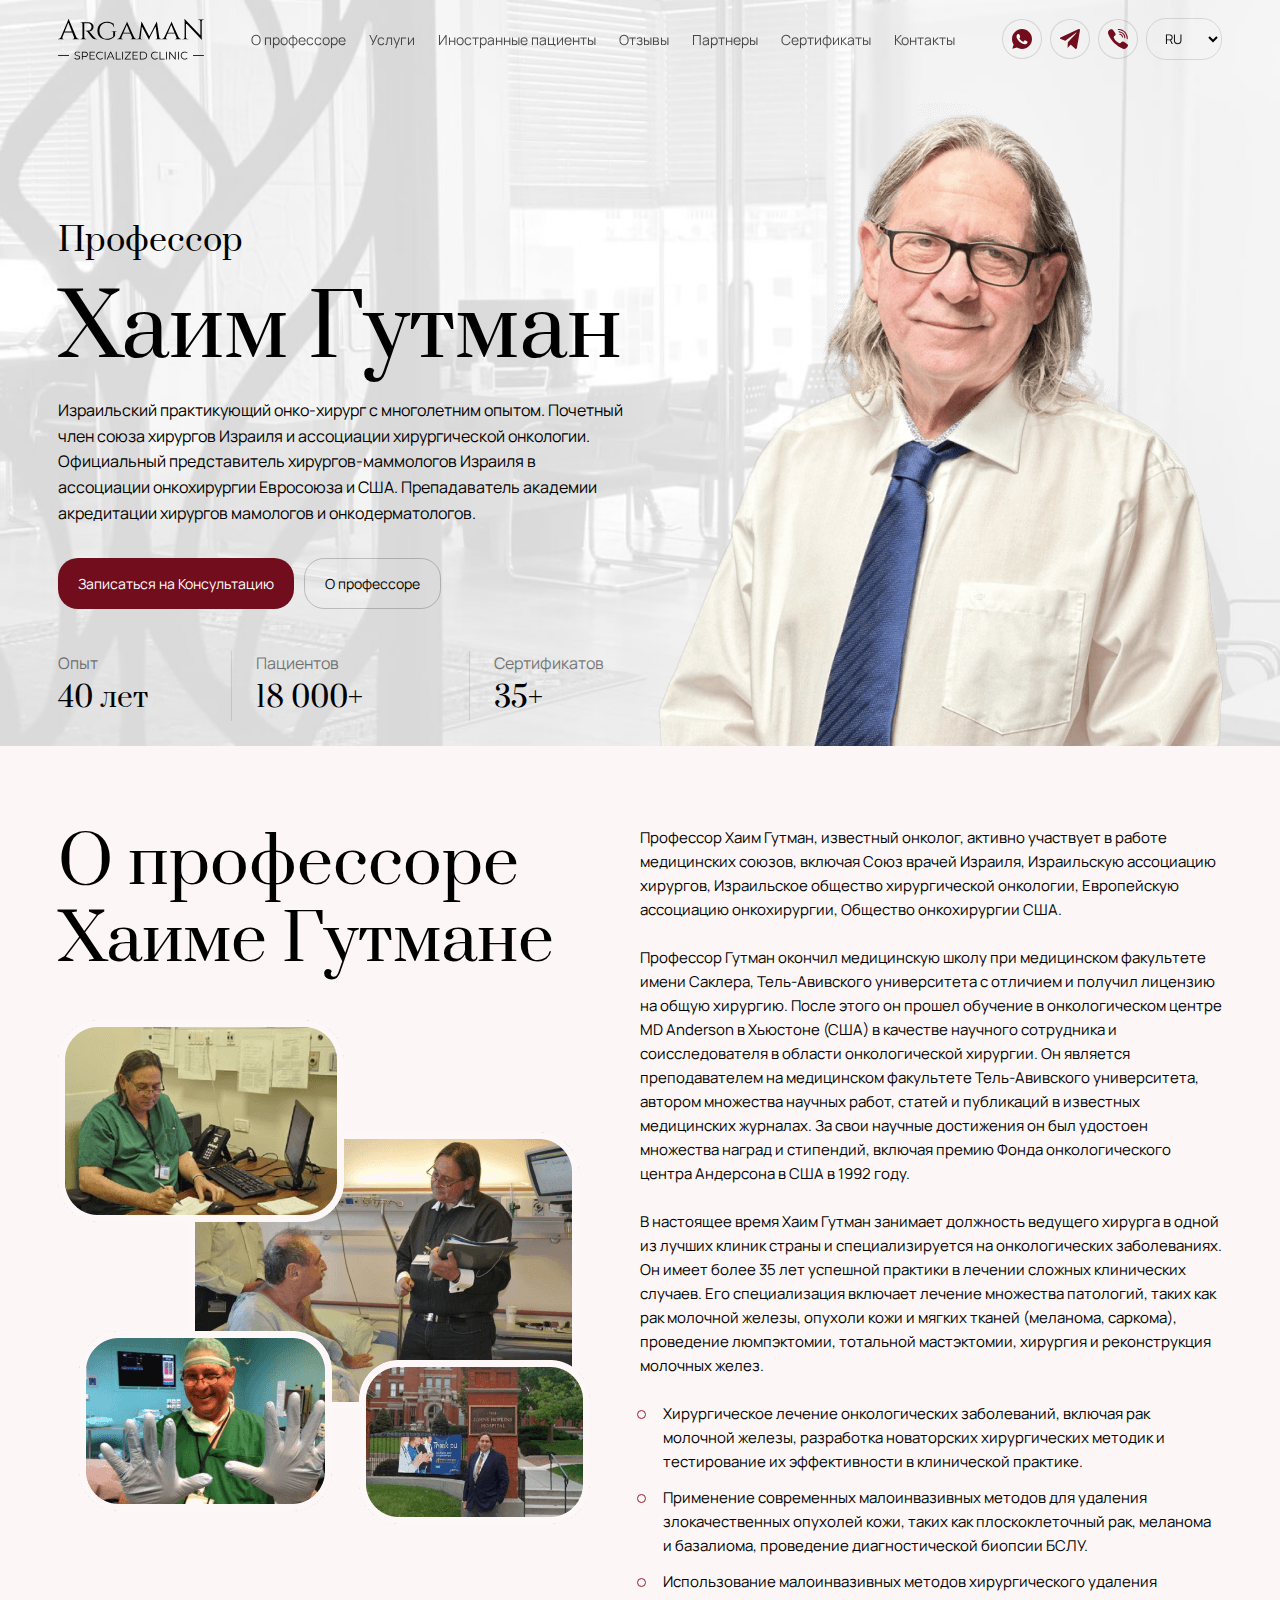
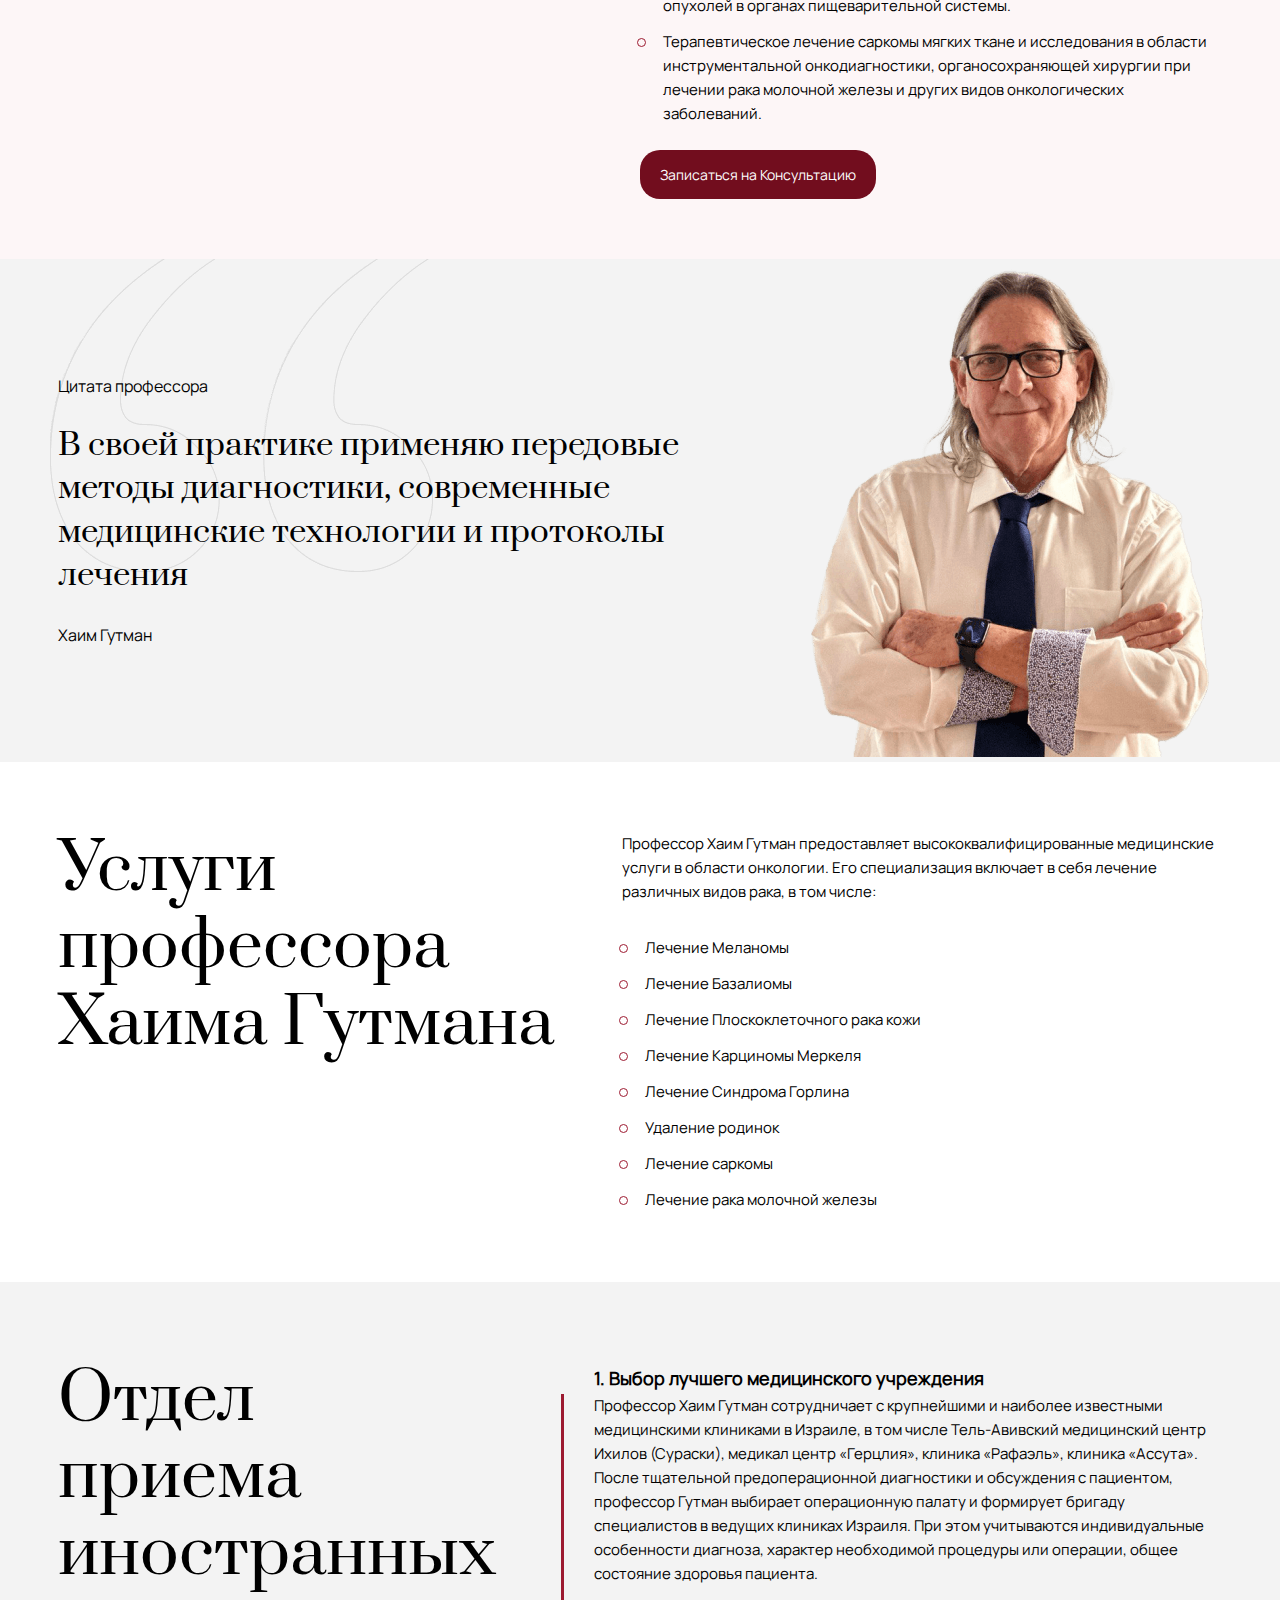
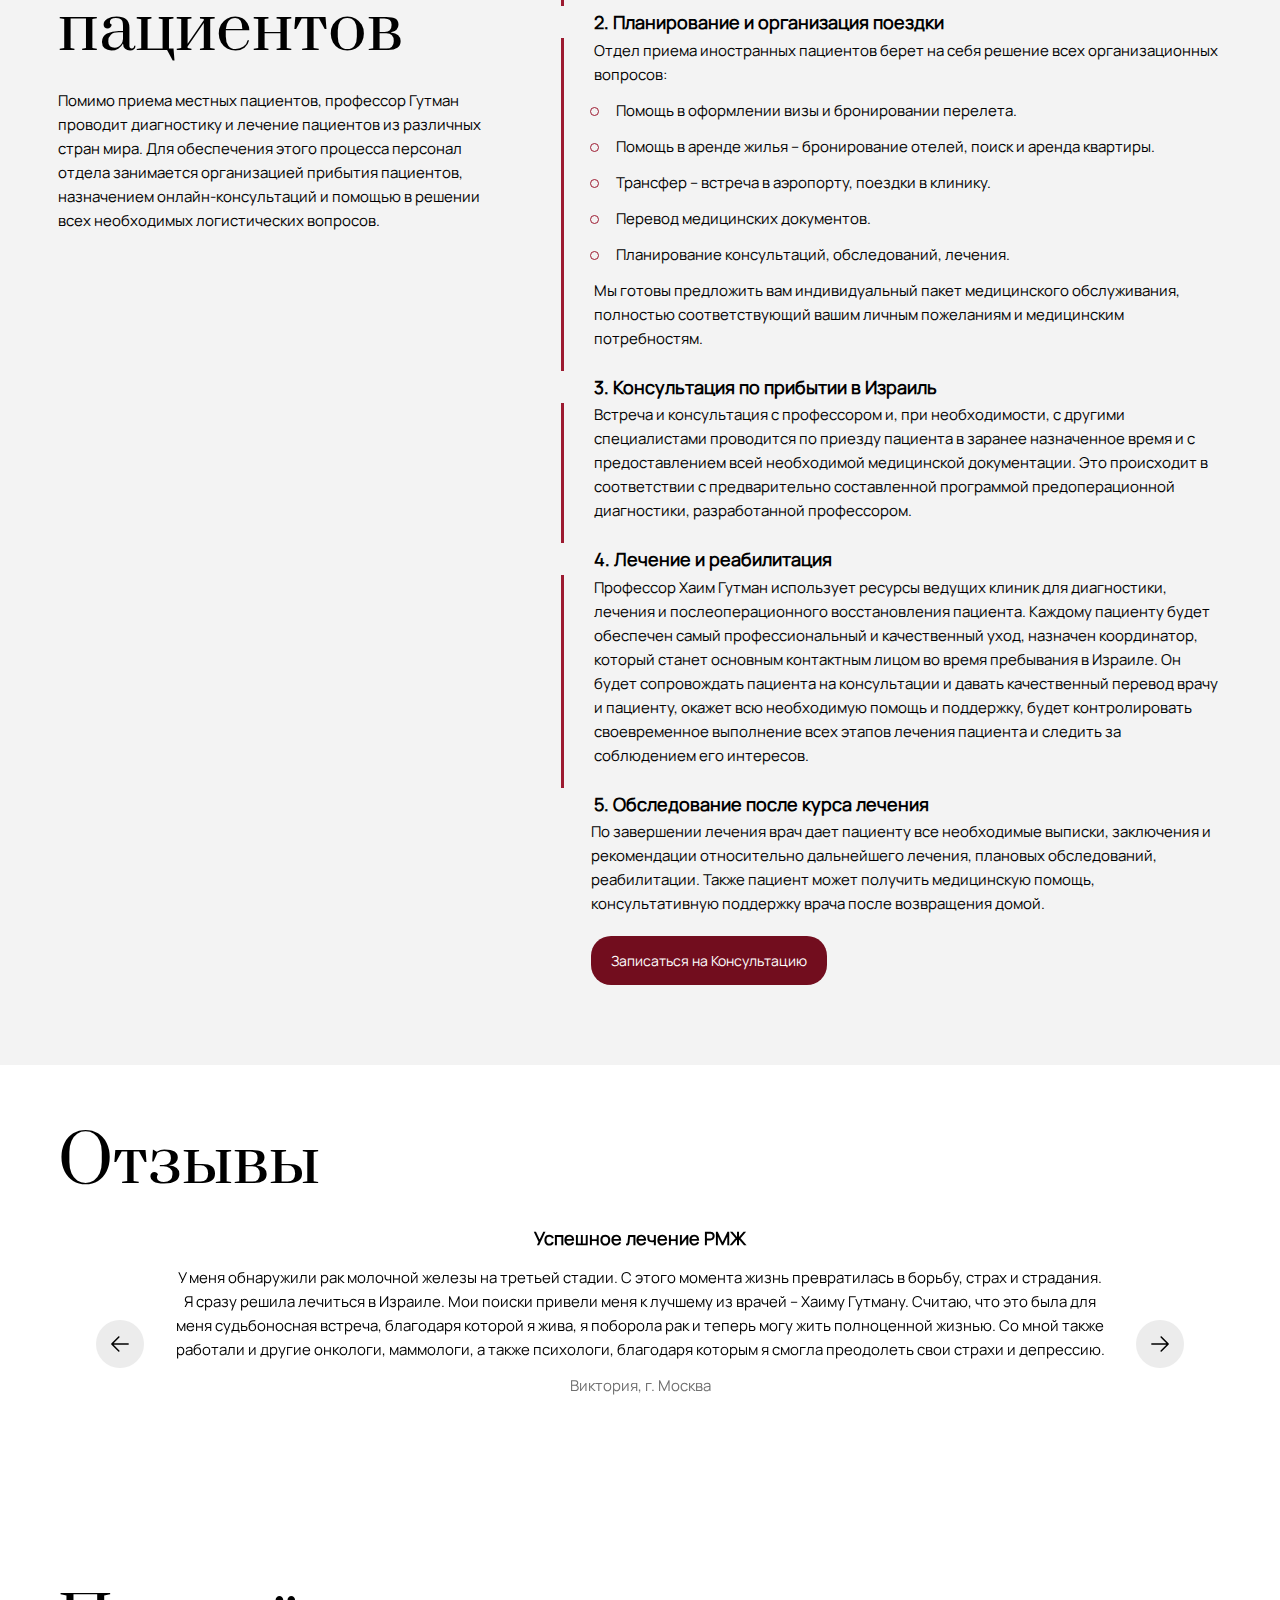
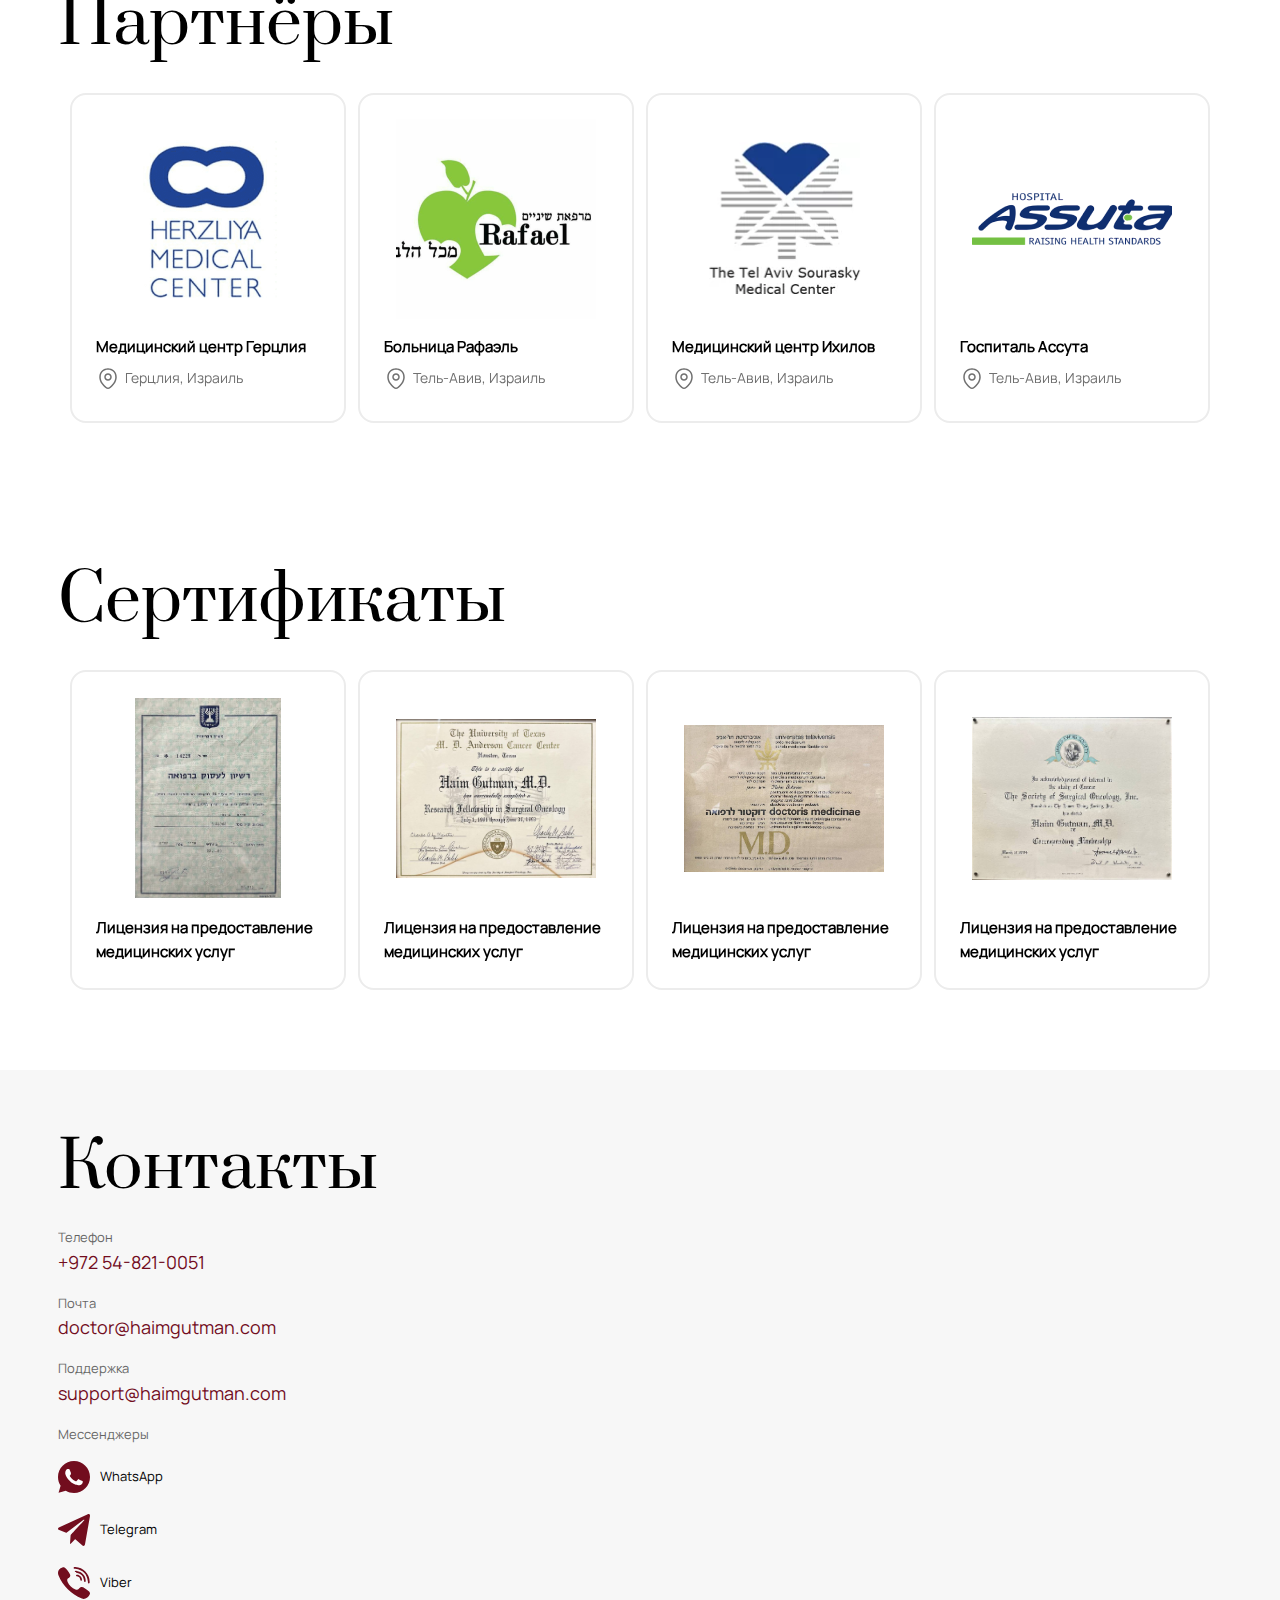
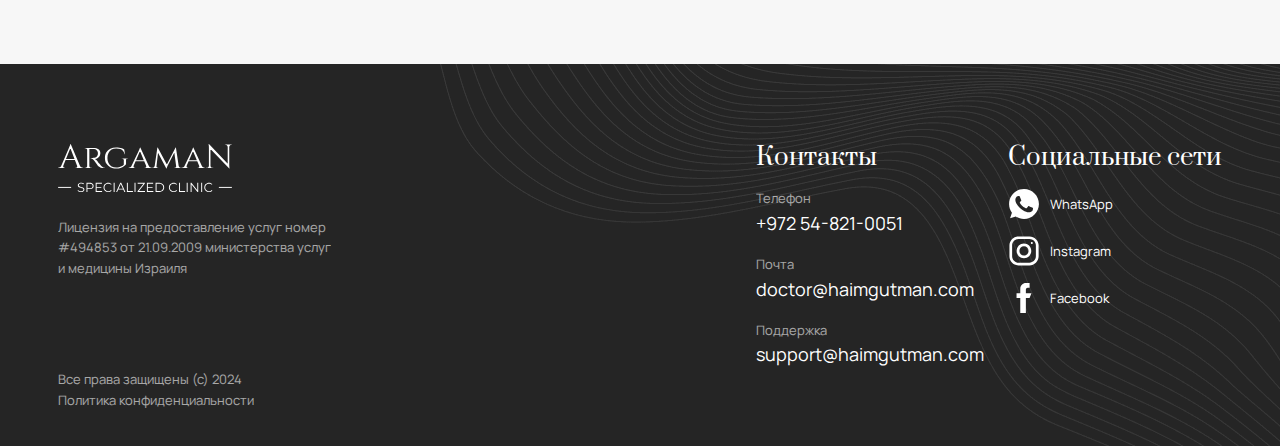
==== commit 15c74e74: "Fancybox" ====
--- a/index.html
+++ b/index.html
@@ -18,6 +18,8 @@
 
   <link rel="stylesheet" href="css/slick-1.8.1.css">
   <link rel="stylesheet" href="css/slick-theme-1.8.1.css">
+
+  <link rel="stylesheet" href="https://cdn.jsdelivr.net/npm/@fancyapps/ui@5.0/dist/fancybox/fancybox.css"/>
 </head>
 
 <body>
@@ -572,7 +574,13 @@
             <div>
               <div class="certificate-card">
                 <div class="certificate-card__img-container">
-                  <img src="./assets/images/certificate-temp-1.png" alt="" />
+                  <a
+                    data-src="./assets/images/cert1.png"
+                    data-fancybox="certs-gallery"
+                    data-caption="Лицензия на предоставление медицинских услуг"
+                  >
+                    <img src="./assets/images/cert1.png" alt="" />
+                  </a>
                 </div>
                 <p class="certificate-card__label">
                   Лицензия на предоставление медицинских услуг
@@ -582,7 +590,13 @@
             <div>
               <div class="certificate-card">
                 <div class="certificate-card__img-container">
-                  <img src="./assets/images/certificate-temp-2.png" alt="" />
+                  <a
+                    data-src="./assets/images/cert2.png"
+                    data-fancybox="certs-gallery"
+                    data-caption="Лицензия на предоставление медицинских услуг"
+                  >
+                    <img src="./assets/images/cert2.png" alt="" />
+                  </a>
                 </div>
                 <p class="certificate-card__label">
                   Лицензия на предоставление медицинских услуг
@@ -592,7 +606,13 @@
             <div>
               <div class="certificate-card">
                 <div class="certificate-card__img-container">
-                  <img src="./assets/images/certificate-temp-2.png" alt="" />
+                  <a
+                    data-src="./assets/images/cert3.png"
+                    data-fancybox="certs-gallery"
+                    data-caption="Лицензия на предоставление медицинских услуг"
+                  >
+                    <img src="./assets/images/cert3.png" alt="" />
+                  </a>
                 </div>
                 <p class="certificate-card__label">
                   Лицензия на предоставление медицинских услуг
@@ -602,17 +622,13 @@
             <div>
               <div class="certificate-card">
                 <div class="certificate-card__img-container">
-                  <img src="./assets/images/certificate-temp-1.png" alt="" />
-                </div>
-                <p class="certificate-card__label">
-                  Лицензия на предоставление медицинских услуг
-                </p>
-              </div>
-            </div>
-            <div>
-              <div class="certificate-card">
-                <div class="certificate-card__img-container">
-                  <img src="./assets/images/certificate-temp-1.png" alt="" />
+                  <a
+                    data-src="./assets/images/cert4.png"
+                    data-fancybox="certs-gallery"
+                    data-caption="Лицензия на предоставление медицинских услуг"
+                  >
+                    <img src="./assets/images/cert4.png" alt="" />
+                  </a>
                 </div>
                 <p class="certificate-card__label">
                   Лицензия на предоставление медицинских услуг
@@ -757,6 +773,8 @@
   <script src="./js/header-scroll.js"></script>
   <script src="./js/nav-burger.js"></script>
   <script src="./js/sliders.js"></script>
+  <script src="https://cdn.jsdelivr.net/npm/@fancyapps/ui@5.0/dist/fancybox/fancybox.umd.js"></script>
+  <script src="./js/fancybox-config.js"></script>
 </body>
 
 </html>--- a/css/main.css
+++ b/css/main.css
@@ -520,7 +520,7 @@
   flex-grow: 1;
 }
 
-.certificate-card__img-container > img {
+.certificate-card__img-container img {
   max-width: 200px;
   max-height: 200px;
   align-self: center;
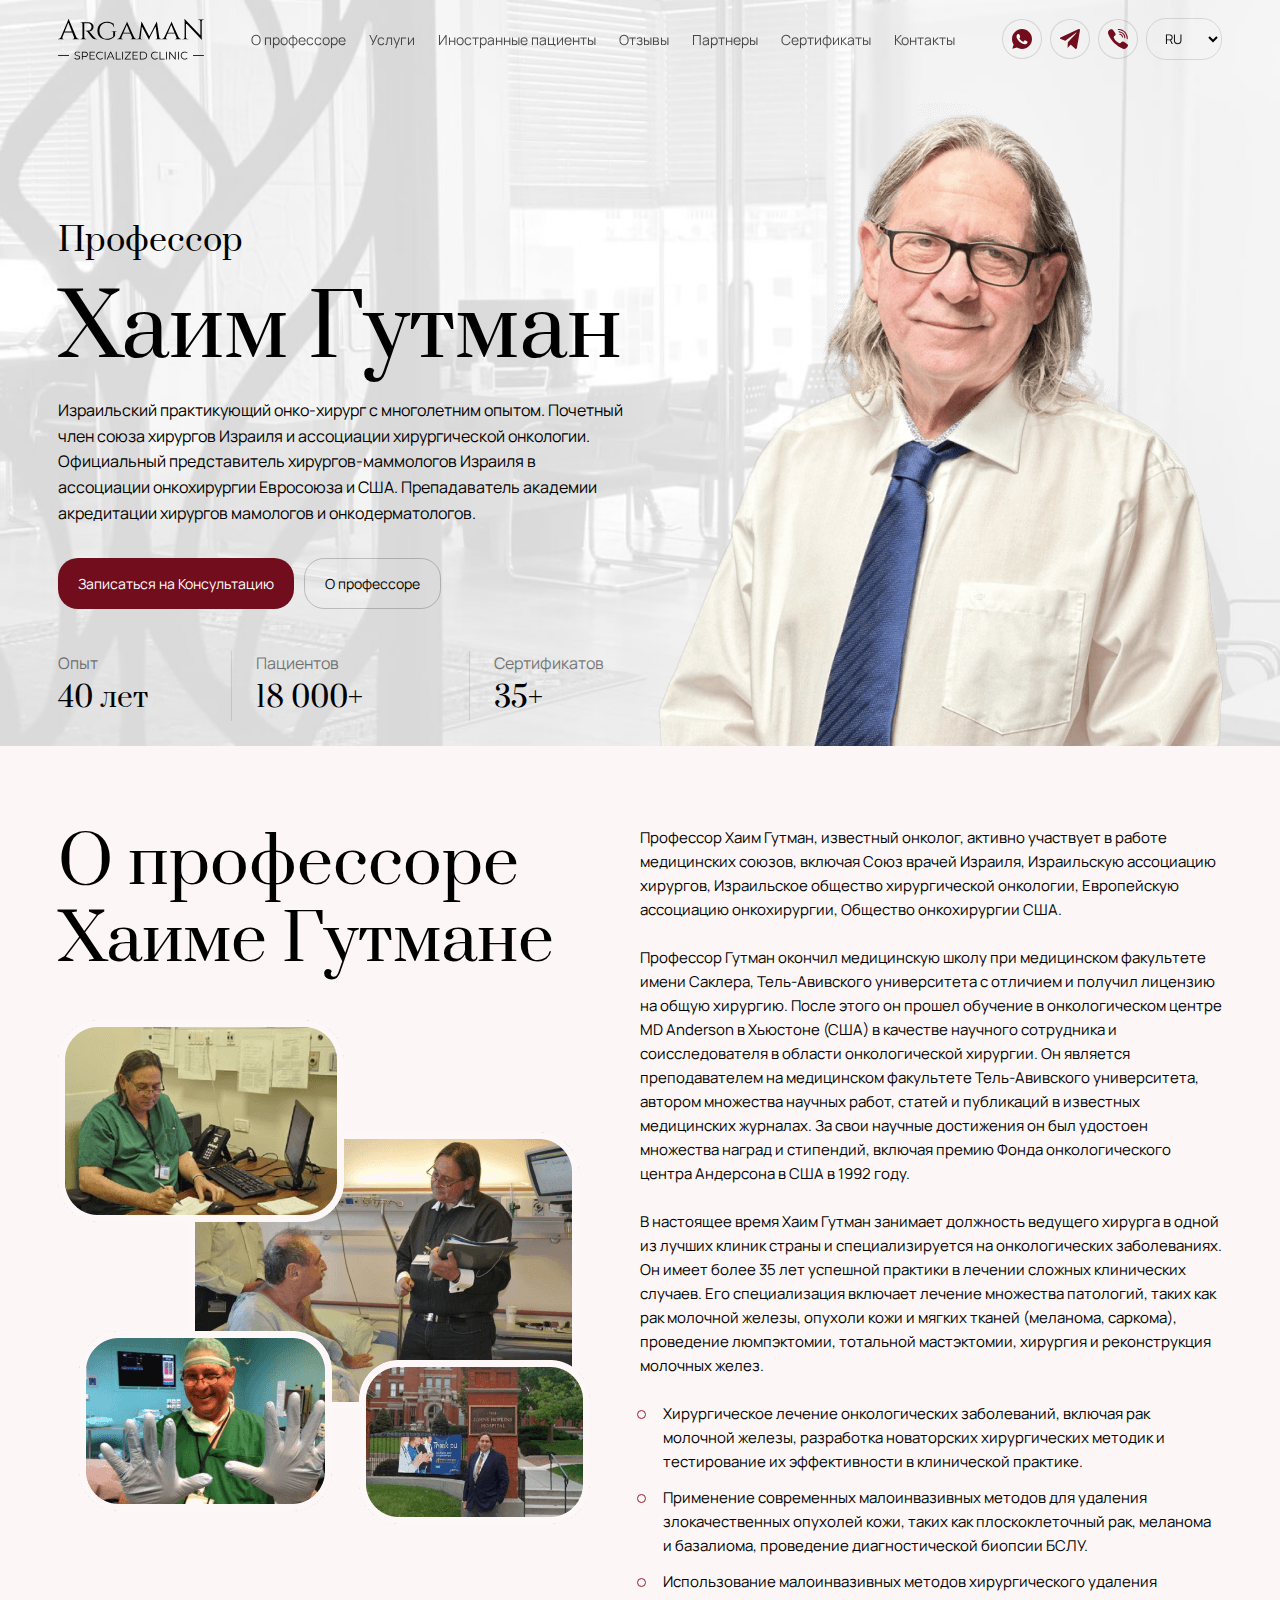
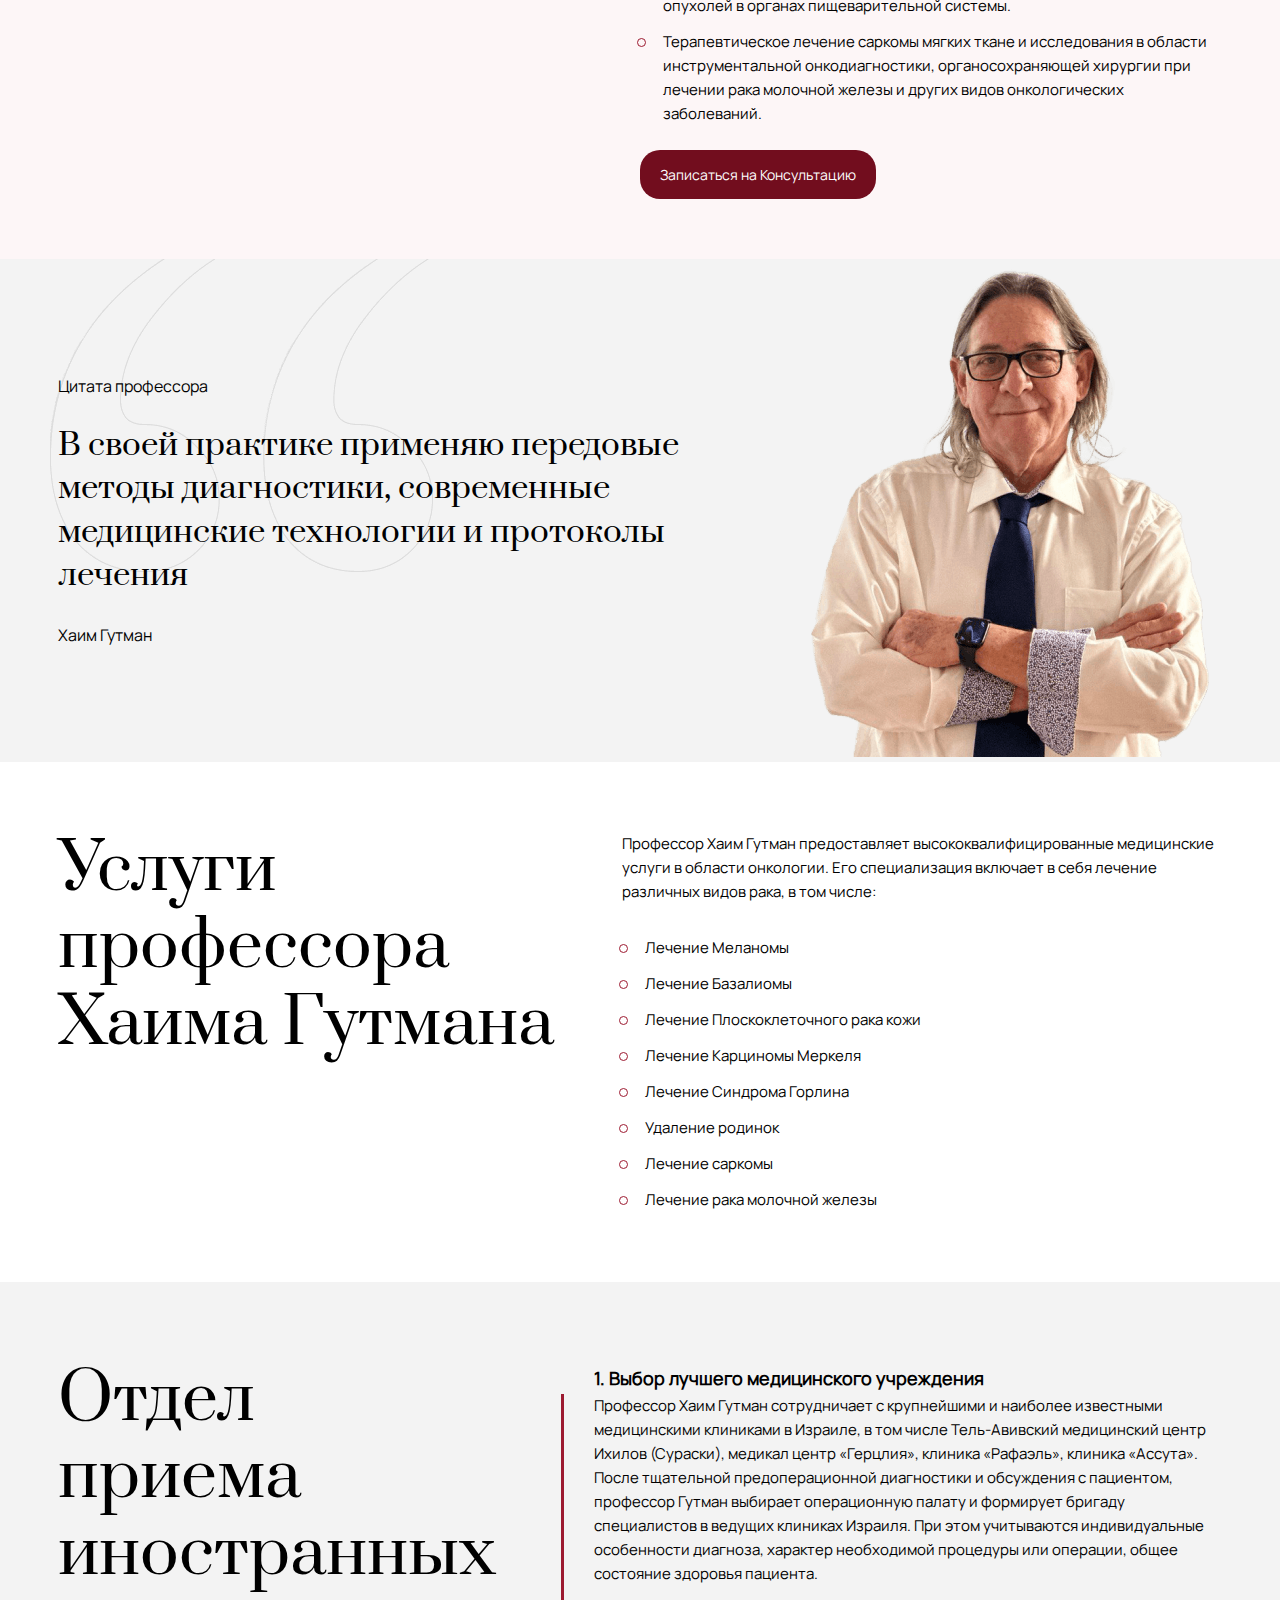
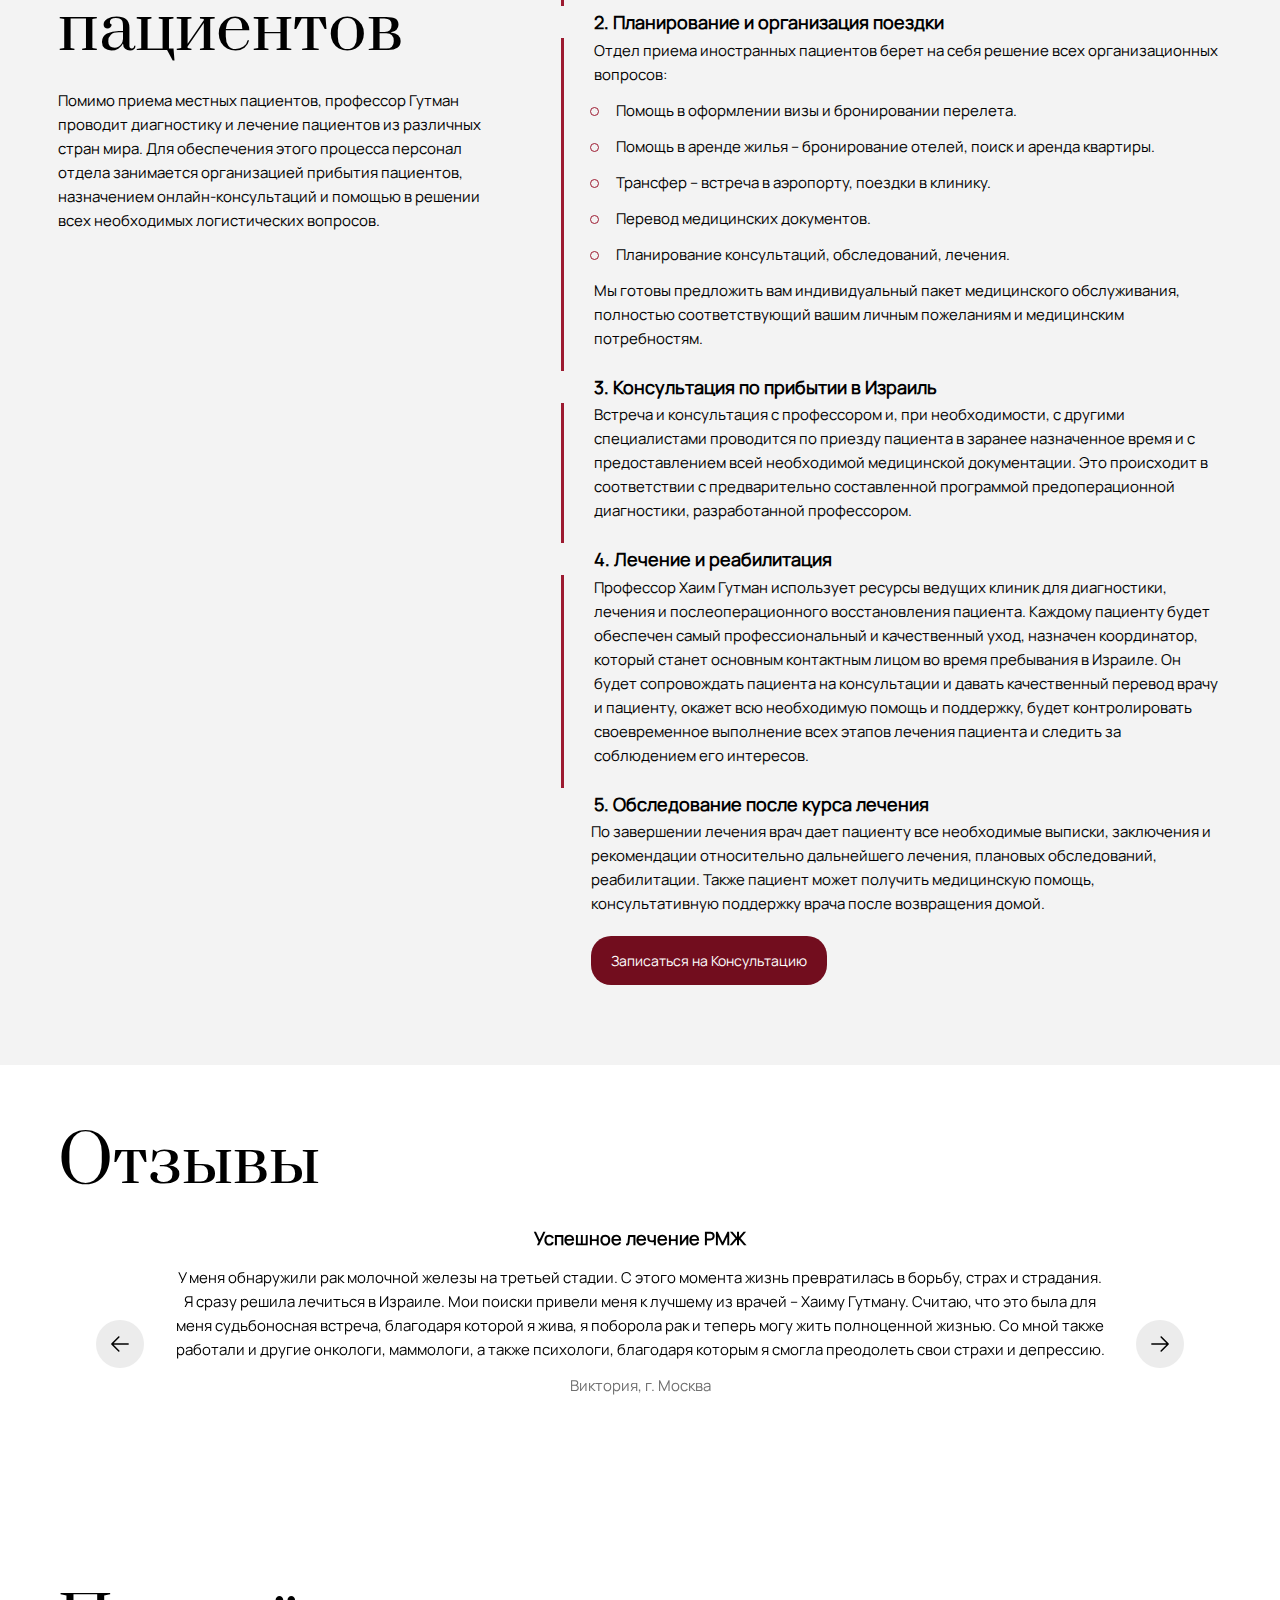
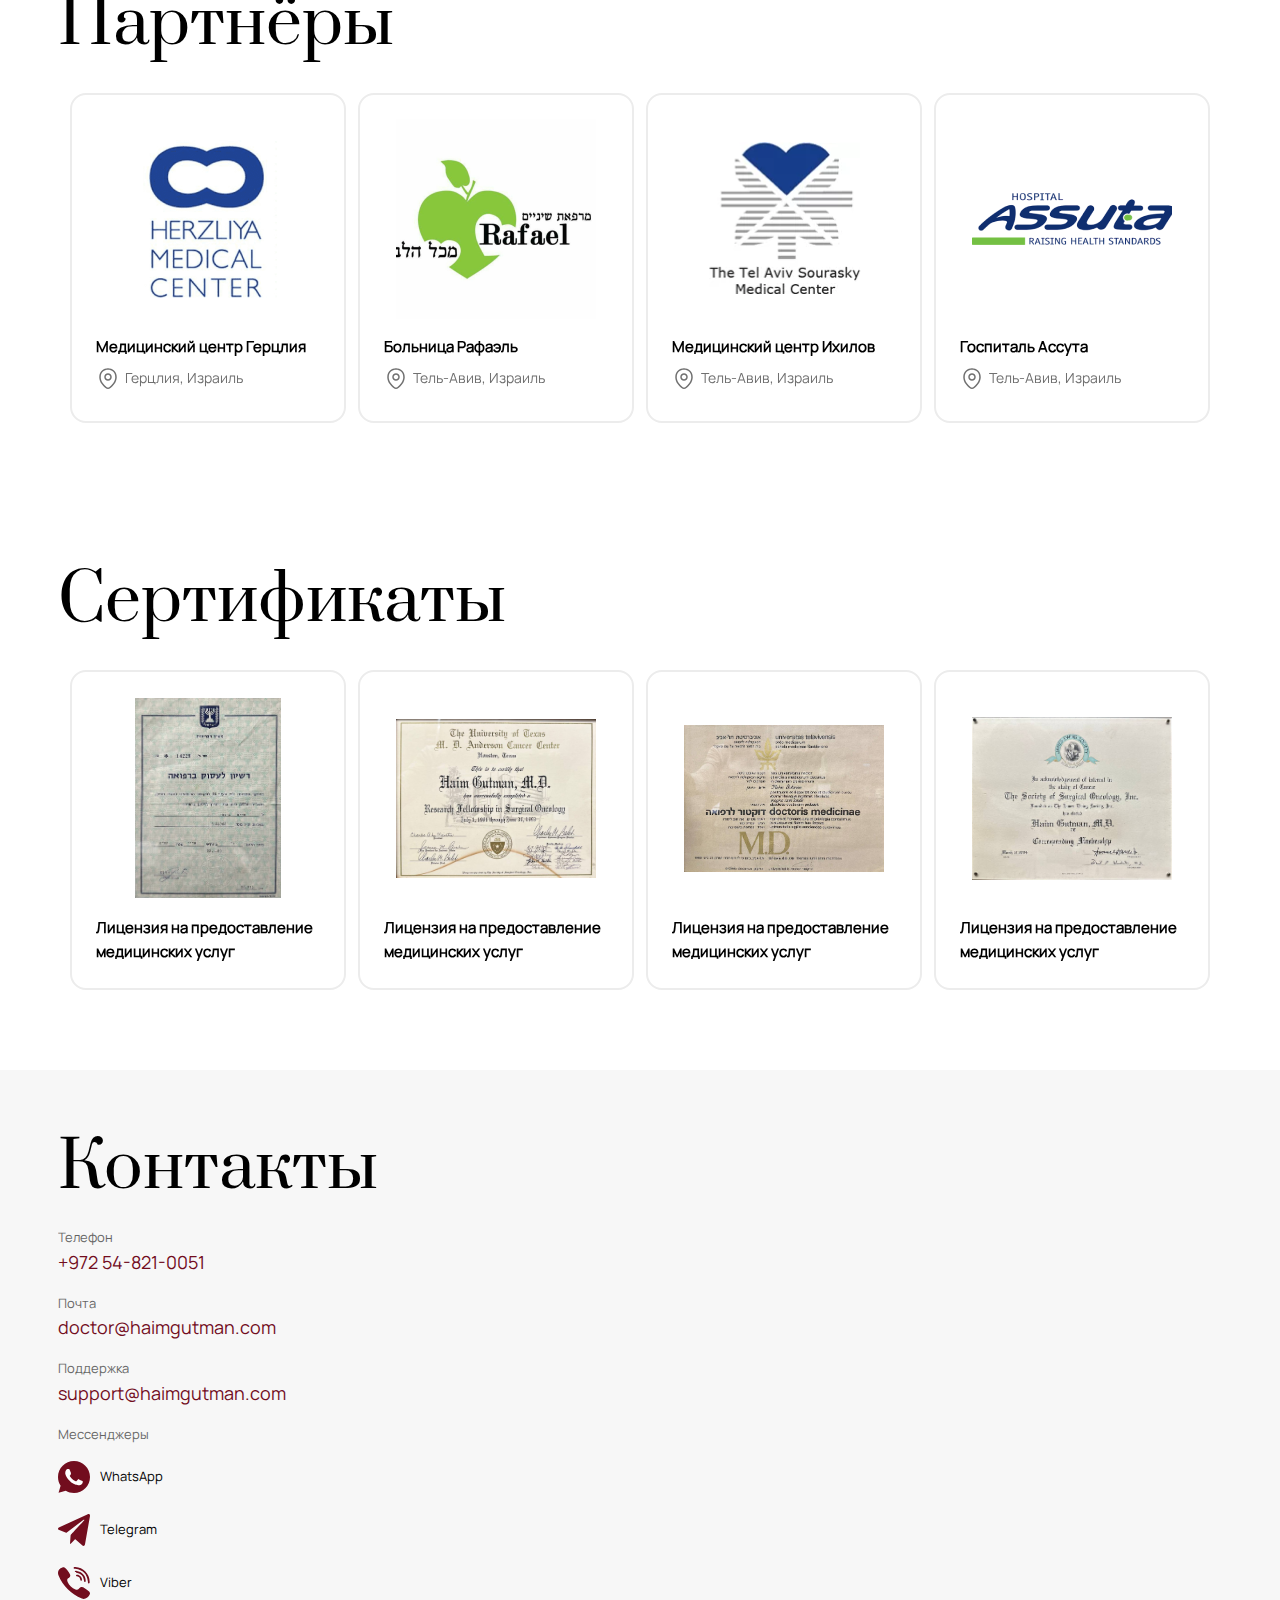
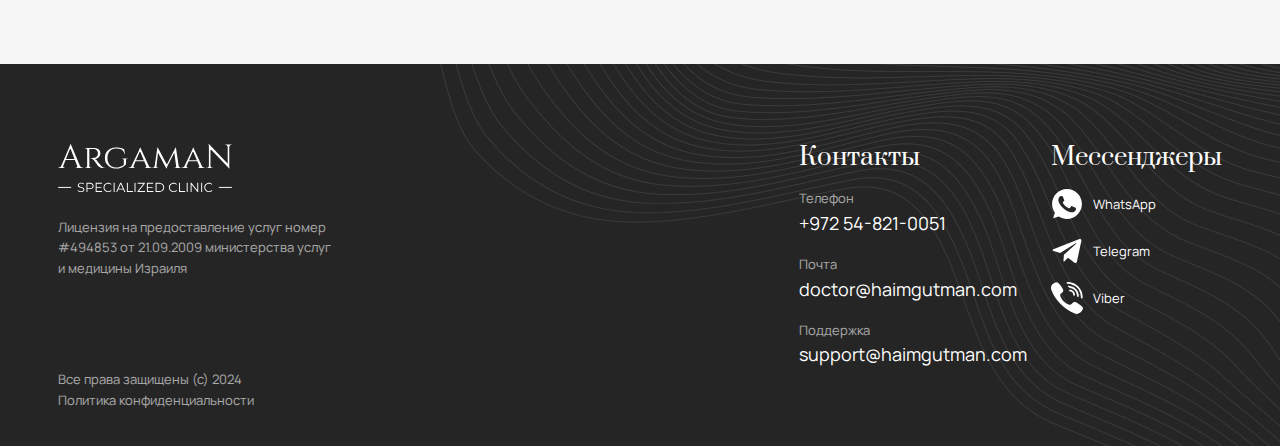
==== commit 9f552da7: "Merge pull request #32 from sveriho/content-changes" ====
--- a/index.html
+++ b/index.html
@@ -735,7 +735,7 @@
             </ul>
           </div>
           <div>
-            <h4 class="footer__subtitle">Социальные сети</h4>
+            <h4 class="footer__subtitle">Мессенджеры</h4>
             <ul class="footer__socials-list">
               <li class="footer__socials-listitem">
                 <a class="footer__socials-link" href="https://wa.me/972548210051">
@@ -745,14 +745,14 @@
               </li>
               <li class="footer__socials-listitem">
                 <a class="footer__socials-link" href="https://t.me/+972548210051">
-                  <img class="footer__socials-icon" src="./assets/images/svg/instagram-white.svg" alt="" />
-                  <span class="footer__socials-name">Instagram</span>
+                  <img class="footer__socials-icon" src="./assets/images/svg/telegram-white.svg" alt="" />
+                  <span class="footer__socials-name">Telegram</span>
                 </a>
               </li>
               <li class="footer__socials-listitem">
                 <a class="footer__socials-link" href="viber://chat?number=972548210051">
-                  <img class="footer__socials-icon" src="./assets/images/svg/facebook-white.svg" alt="" />
-                  <span class="footer__socials-name">Facebook</span>
+                  <img class="footer__socials-icon" src="./assets/images/svg/viber-white.svg" alt="" />
+                  <span class="footer__socials-name">Viber</span>
                 </a>
               </li>
             </ul>
--- a/css/main.css
+++ b/css/main.css
@@ -30,6 +30,7 @@
   width: 32px;
   height: 32px;
   background-image: url('../assets/images/svg/menu.svg');
+  background-color: transparent;
   border: none;
   cursor: pointer;
 }
@@ -520,6 +521,10 @@
   flex-grow: 1;
 }
 
+.certificate-card__img-container > a {
+  cursor: pointer;
+}
+
 .certificate-card__img-container img {
   max-width: 200px;
   max-height: 200px;
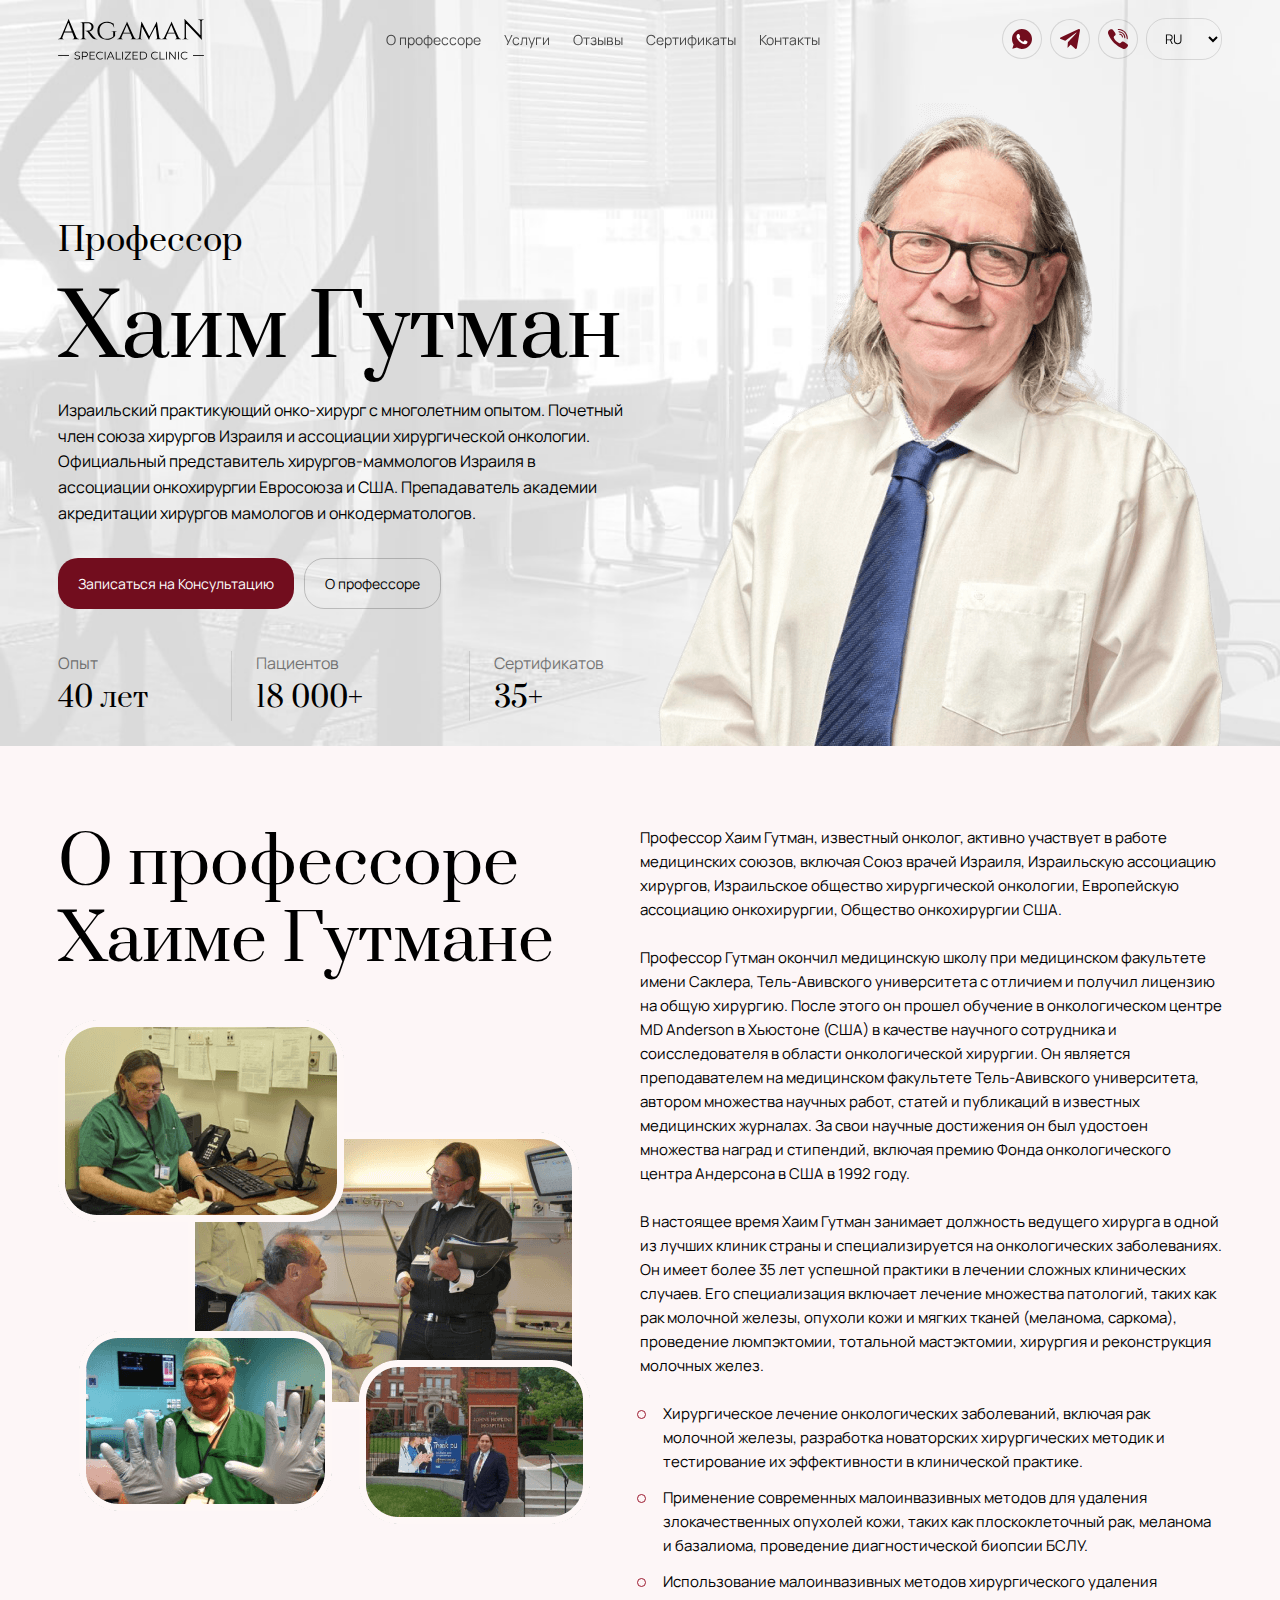
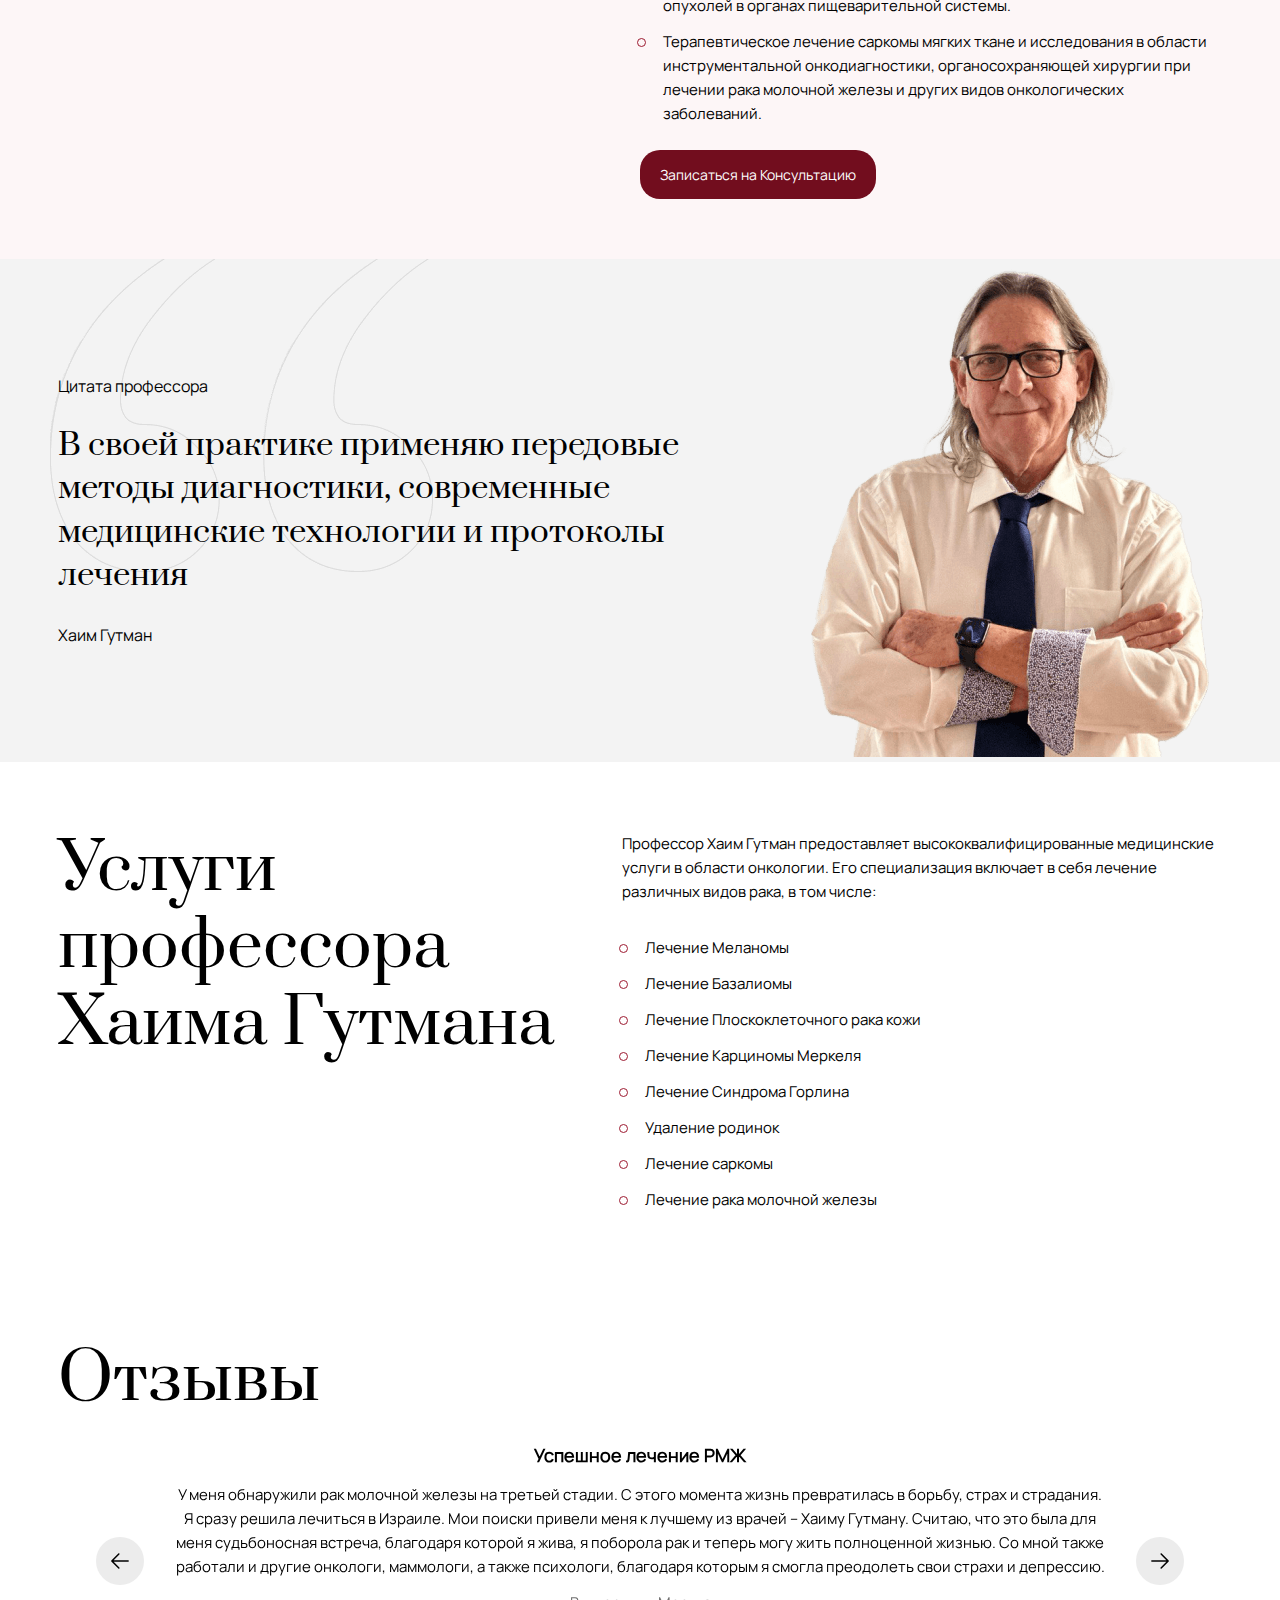
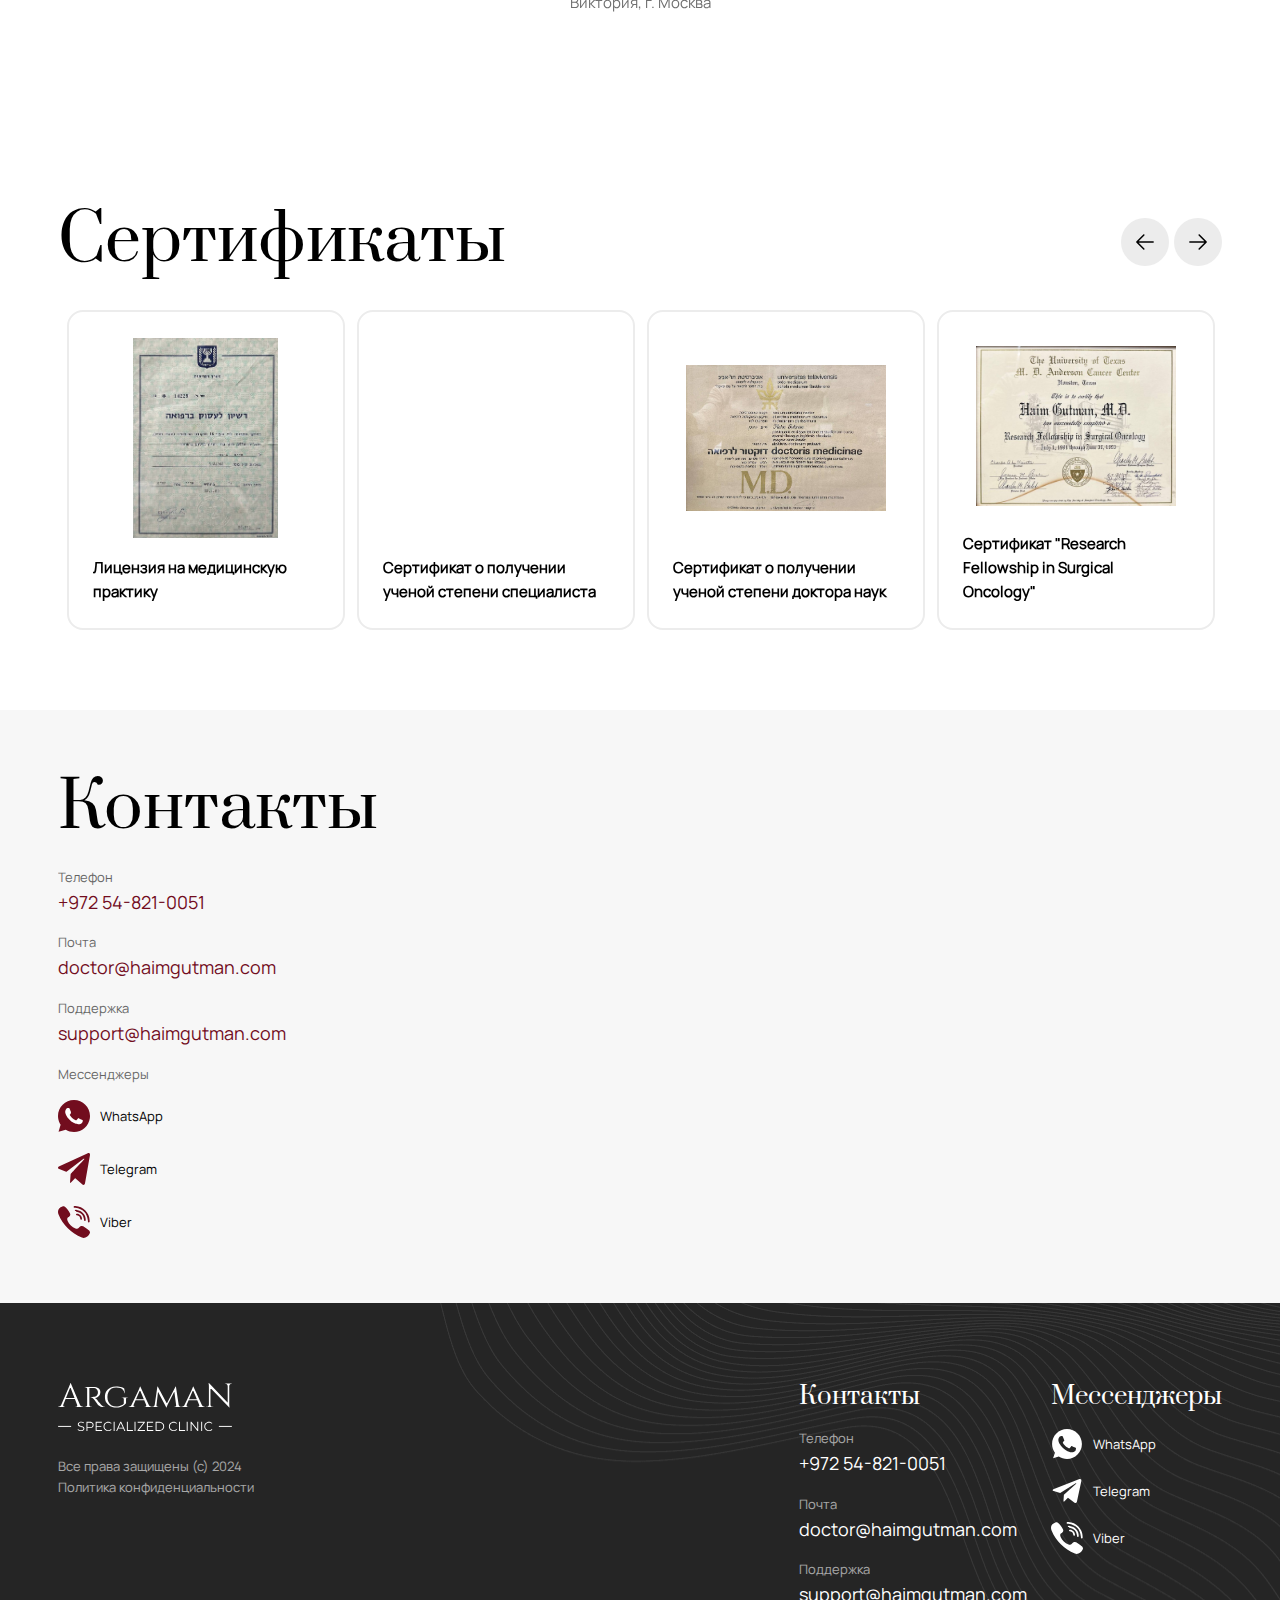
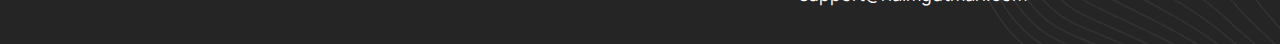
==== commit bb18811f: "Submit form" ====
--- a/index.html
+++ b/index.html
@@ -15,6 +15,7 @@
   <link rel="stylesheet" href="css/fonts.css">
   <link rel="stylesheet" href="css/common.css">
   <link rel="stylesheet" href="css/main.css">
+  <link rel="stylesheet" href="css/modal.css">
 
   <link rel="stylesheet" href="css/slick-1.8.1.css">
   <link rel="stylesheet" href="css/slick-theme-1.8.1.css">
@@ -41,13 +42,7 @@
             <a class="header__nav-link" href="#services">Услуги</a>
           </li>
           <li class="header__nav-listitem">
-            <a class="header__nav-link" href="#patients">Иностранные пациенты</a>
-          </li>
-          <li class="header__nav-listitem">
             <a class="header__nav-link" href="#reviews">Отзывы</a>
-          </li>
-          <li class="header__nav-listitem">
-            <a class="header__nav-link" href="#partners">Партнеры</a>
           </li>
           <li class="header__nav-listitem">
             <a class="header__nav-link" href="#certificates">Сертификаты</a>
@@ -94,7 +89,7 @@
               хирургов мамологов и онкодерматологов.
             </p>
             <div class="btn-group">
-              <button class="btn btn-primary" type="button">
+              <button class="btn btn-primary" type="button" onclick="openModal()">
                 Записаться на Консультацию
               </button>
               <a href="#about">
@@ -198,7 +193,7 @@
             </li>
           </ul>
           <div class="about-details__btn-container">
-            <button class="btn btn-primary" type="button">
+            <button class="btn btn-primary" type="button" onclick="openModal()">
               Записаться на Консультацию
             </button>
           </div>
@@ -290,122 +285,6 @@
       </div>
     </section>
 
-    <!-- Foreign Patients -->
-    <section id="patients" class="patients">
-      <div class="patients__container container">
-        <div class="patients__common">
-          <h2 class="patients__title">
-            Отдел приема иностранных пациентов
-          </h2>
-          <p>
-            Помимо приема местных пациентов, профессор Гутман проводит диагностику
-            и лечение пациентов из различных стран мира. Для обеспечения этого
-            процесса персонал отдела занимается организацией прибытия пациентов,
-            назначением онлайн-консультаций и помощью в решении всех необходимых
-            логистических вопросов.
-          </p>
-        </div>
-        <div class="patients__stages">
-          <h3 class="patients__stage-subtitle">
-            1. Выбор лучшего медицинского учреждения
-          </h3>
-          <p class="patients__stage-content">
-            Профессор Хаим Гутман сотрудничает с крупнейшими и наиболее
-            известными медицинскими клиниками в Израиле, в том числе
-            Тель-Авивский медицинский центр Ихилов (Сураски), медикал центр
-            «Герцлия», клиника «Рафаэль», клиника «Ассута». После тщательной
-            предоперационной диагностики и обсуждения с пациентом, профессор
-            Гутман выбирает операционную палату и формирует бригаду специалистов
-            в ведущих клиниках Израиля. При этом учитываются индивидуальные
-            особенности диагноза, характер необходимой процедуры или операции,
-            общее состояние здоровья пациента.
-          </p>
-          <h3 class="patients__stage-subtitle">
-            2. Планирование и организация поездки
-          </h3>
-          <div class="patients__stage-content">
-            <p>
-              Отдел приема иностранных пациентов берет на себя решение всех организационных вопросов:
-            </p>
-            <ul class="patients__stage-list">
-              <li class="listitem">
-                <span>
-                  Помощь в оформлении визы и бронировании перелета.
-                </span>
-              </li>
-              <li class="listitem">
-                <span>
-                  Помощь в аренде жилья – бронирование отелей, поиск и
-                  аренда квартиры.
-                </span>
-              </li>
-              <li class="listitem">
-                <span>
-                  Трансфер – встреча в аэропорту, поездки в клинику.
-                </span>
-              </li>
-              <li class="listitem">
-                <span>
-                  Перевод медицинских документов.
-                </span>
-              </li>
-              <li class="listitem">
-                <span>
-                  Планирование консультаций, обследований, лечения.
-                </span>
-              </li>
-            </ul>
-            <p>
-              Мы готовы предложить вам индивидуальный пакет медицинского
-              обслуживания, полностью соответствующий вашим личным
-              пожеланиям и медицинским потребностям.
-            </p>
-          </div>
-          <h3 class="patients__stage-subtitle">
-            3. Консультация по прибытии в Израиль
-          </h3>
-          <p class="patients__stage-content">
-            Встреча и консультация с профессором и, при необходимости,
-            с другими специалистами проводится по приезду пациента в заранее
-            назначенное время и с предоставлением всей необходимой медицинской
-            документации. Это происходит в соответствии с предварительно
-            составленной программой предоперационной диагностики,
-            разработанной профессором.
-          </p>
-          <h3 class="patients__stage-subtitle">
-            4. Лечение и реабилитация
-          </h3>
-          <p class="patients__stage-content">
-            Профессор Хаим Гутман использует ресурсы ведущих клиник для
-            диагностики, лечения и послеоперационного восстановления
-            пациента. Каждому пациенту будет обеспечен самый
-            профессиональный и качественный уход, назначен координатор,
-            который станет основным контактным лицом во время пребывания в
-            Израиле. Он будет сопровождать пациента на консультации и давать
-            качественный перевод врачу и пациенту, окажет всю необходимую
-            помощь и поддержку, будет контролировать своевременное
-            выполнение всех этапов лечения пациента и следить за соблюдением
-            его интересов.
-          </p>
-          <h3 class="patients__stage-subtitle align-end">
-            5. Обследование после курса лечения
-          </h3>
-          <p class="patients__stage-content no-border">
-            По завершении лечения врач дает пациенту все необходимые
-            выписки, заключения и рекомендации относительно дальнейшего
-            лечения, плановых обследований, реабилитации. Также пациент
-            может получить медицинскую помощь, консультативную поддержку
-            врача после возвращения домой.
-          </p>
-          <div class="patients__button-container">
-            <button class="btn btn-primary" type="button">
-              Записаться на Консультацию
-            </button>
-          </div>
-        </div>
-      </div>
-    </section>
-
     <!-- Reviews -->
     <section id="reviews" class="reviews">
       <div class="container">
@@ -496,68 +375,6 @@
       </div>
     </section>
 
-    <!-- Partners -->
-    <section id="partners" class="partners">
-      <div class="container">
-        <div class="partners__title-container">
-          <h2>Партнёры</h2>
-          <div class="slider__btn-group">
-            <button class="slider__btn slider__btn-prev slider__partners-btn-prev"></button>
-            <button class="slider__btn slider__btn-next slider__partners-btn-next"></button>
-          </div>
-        </div>
-
-        <div class="partners__slider-container">
-          <div id="partners-slider" class="slider partners-slider">
-            <div>
-              <a class="partners__link" href="https://herzliya-clinic.com/" target="_blank">
-                <div class="partner-card">
-                  <img src="./assets/images/logo-herzliya.png" alt="" />
-                  <div class="partner-card__label-container">
-                    <p class="partner-card__name">Медицинский центр Герцлия</p>
-                    <p class="partner-card__location">Герцлия, Израиль</p>
-                  </div>
-                </div>
-              </a>
-            </div>
-            <div>
-              <a class="partners__link" href="https://www.raphaelhospitals.co.il/ru/" target="_blank">
-                <div class="partner-card">
-                  <img src="./assets/images/logo-rafael.png" alt="" />
-                  <div class="partner-card__label-container">
-                    <p class="partner-card__name">Больница Рафаэль</p>
-                    <p class="partner-card__location">Тель-Авив, Израиль</p>
-                  </div>
-                </div>
-              </a>
-            </div>
-            <div>
-              <a class="partners__link" href="https://ichilov-clinic.gov.il/ru/" target="_blank">
-                <div class="partner-card">
-                  <img src="./assets/images/logo-sourasky.png" alt="" />
-                  <div class="partner-card__label-container">
-                    <p class="partner-card__name">Медицинский центр Ихилов</p>
-                    <p class="partner-card__location">Тель-Авив, Израиль</p>
-                  </div>
-                </div>
-              </a>
-            </div>
-            <div>
-              <a class="partners__link" href="https://assutahospital.org/" target="_blank">
-                <div class="partner-card">
-                  <img src="./assets/images/logo-assuta.png" alt="" />
-                  <div class="partner-card__label-container">
-                    <p class="partner-card__name">Госпиталь Ассута</p>
-                    <p class="partner-card__location">Тель-Авив, Израиль</p>
-                  </div>
-                </div>
-              </a>
-            </div>
-          </div>
-        </div>
-      </div>
-    </section>
-
     <!-- Certificates -->
     <section id="certificates" class="certificates">
       <div class="container">
@@ -577,13 +394,45 @@
                   <a
                     data-src="./assets/images/cert1.png"
                     data-fancybox="certs-gallery"
-                    data-caption="Лицензия на предоставление медицинских услуг"
+                    data-caption="Лицензия на медицинскую практику"
                   >
                     <img src="./assets/images/cert1.png" alt="" />
                   </a>
                 </div>
                 <p class="certificate-card__label">
-                  Лицензия на предоставление медицинских услуг
+                  Лицензия на медицинскую практику
+                </p>
+              </div>
+            </div>
+            <div>
+              <div class="certificate-card">
+                <div class="certificate-card__img-container">
+                  <a
+                    data-src="./assets/images/cert5.png"
+                    data-fancybox="certs-gallery"
+                    data-caption="Сертификат о получении ученой степени специалиста"
+                  >
+                    <img src="./assets/images/cert5.png" alt="" />
+                  </a>
+                </div>
+                <p class="certificate-card__label">
+                  Сертификат о получении ученой степени специалиста
+                </p>
+              </div>
+            </div>
+            <div>
+              <div class="certificate-card">
+                <div class="certificate-card__img-container">
+                  <a
+                    data-src="./assets/images/cert3.png"
+                    data-fancybox="certs-gallery"
+                    data-caption="Сертификат о получении ученой степени доктора наук"
+                  >
+                    <img src="./assets/images/cert3.png" alt="" />
+                  </a>
+                </div>
+                <p class="certificate-card__label">
+                  Сертификат о получении ученой степени доктора наук
                 </p>
               </div>
             </div>
@@ -593,29 +442,13 @@
                   <a
                     data-src="./assets/images/cert2.png"
                     data-fancybox="certs-gallery"
-                    data-caption="Лицензия на предоставление медицинских услуг"
+                    data-caption="Сертификат 'Research Fellowship in Surgical Oncology'"
                   >
                     <img src="./assets/images/cert2.png" alt="" />
                   </a>
                 </div>
                 <p class="certificate-card__label">
-                  Лицензия на предоставление медицинских услуг
-                </p>
-              </div>
-            </div>
-            <div>
-              <div class="certificate-card">
-                <div class="certificate-card__img-container">
-                  <a
-                    data-src="./assets/images/cert3.png"
-                    data-fancybox="certs-gallery"
-                    data-caption="Лицензия на предоставление медицинских услуг"
-                  >
-                    <img src="./assets/images/cert3.png" alt="" />
-                  </a>
-                </div>
-                <p class="certificate-card__label">
-                  Лицензия на предоставление медицинских услуг
+                  Сертификат "Research Fellowship in Surgical Oncology"
                 </p>
               </div>
             </div>
@@ -625,13 +458,13 @@
                   <a
                     data-src="./assets/images/cert4.png"
                     data-fancybox="certs-gallery"
-                    data-caption="Лицензия на предоставление медицинских услуг"
+                    data-caption="Сертификат 'The Society of Surgical Oncology'"
                   >
                     <img src="./assets/images/cert4.png" alt="" />
                   </a>
                 </div>
                 <p class="certificate-card__label">
-                  Лицензия на предоставление медицинских услуг
+                  Сертификат "The Society of Surgical Oncology"
                 </p>
               </div>
             </div>
@@ -705,10 +538,10 @@
           <div class="footer-contact-button-position">
             <img src="./assets/images/svg/logo-white.svg" alt="" />
           </div>
-          <p class="text-label footer__license-text">
-            Лицензия на предоставление услуг номер #494853 от 21.09.2009
-            министерства услуг и медицины Израиля
-          </p>
+          <div class="footer__rights">
+            <p class="text-label">Все права защищены (с) 2024</p>
+            <p class="text-label">Политика конфиденциальности</p>
+          </div>
         </div>
         <div class="footer__content-contact">
           <div>
@@ -759,12 +592,40 @@
           </div>
         </div>
       </div>
-      <div class="footer__rights">
-        <p class="text-label">Все права защищены (с) 2024</p>
-        <p class="text-label">Политика конфиденциальности</p>
-      </div>
     </div>
   </footer>
+
+  <!-- Модальное окно -->
+  <div id="sign-up-modal" class="modal">
+    <div class="modal-content">
+      <button class="close" onclick="closeModal()"></button>
+      <h2 class="modal-title">Оставить заявку</h2>
+      <form class="modal-form" id="form" novalidate>
+        <fieldset class="modal-form__field">
+          <label for="name">Ваше имя*</label>
+          <input class="modal-form__input" type="text" id="name" name="name" placeholder="Ваше имя" onblur="validate('name')" />
+          <span id="nameError" class="inline-error"></span>
+        </fieldset>
+        <fieldset class="modal-form__field">
+          <label for="email">Электронная почта*</label>
+          <input class="modal-form__input" type="text" id="email" name="email" placeholder="yourmail@gmail.com" onblur="validate('email')" />
+          <span id="emailError" class="inline-error"></span>
+        </fieldset>
+        <fieldset class="modal-form__field">
+          <label for="phone">Телефон*</label>
+          <input class="modal-form__input" type="tel" id="phone" placeholder="+972548210051" name="phone" onblur="validate('phone')" />
+          <span id="phoneError" class="inline-error"></span>
+        </fieldset>
+        <div class="modal-form__footer">
+          <p class="policy">
+            <span>Заполняя данную форму вы соглашаетесь с</span>
+            <a href="#">политикой конфиденциальности</a>
+          </p>
+          <button id="form-submit-btn" class="btn btn-primary" type="button" disabled="isDisabled()" onclick="onSubmit()">Отправить</button>
+        </div>
+      </form>
+    </div>
+  </div>
 
   <div class="backdrop"></div>
 
@@ -775,6 +636,7 @@
   <script src="./js/sliders.js"></script>
   <script src="https://cdn.jsdelivr.net/npm/@fancyapps/ui@5.0/dist/fancybox/fancybox.umd.js"></script>
   <script src="./js/fancybox-config.js"></script>
+  <script src="./js/modal.js"></script>
 </body>
 
 </html>--- a/css/common.css
+++ b/css/common.css
@@ -66,9 +66,21 @@
   background-color: var(--color-btn-primary-active);
 }
 
+.btn.btn-primary:disabled,
+.btn.btn-primary[disabled]{
+  background-color: var(--color-btn-primary);
+  opacity: 0.6;
+}
+
 .btn.btn-secondary {
   background-color: transparent;
+  color: var(--color-black);
   border: 1px solid rgba(0, 0, 0, 0.2);
+}
+
+.btn.btn-secondary:active,
+.btn.btn-secondary:hover {
+  border: 1px solid var(--color-black);
 }
 
 .backdrop {
--- a/css/main.css
+++ b/css/main.css
@@ -514,15 +514,15 @@
   border-radius: 16px;
 }
 
+.certificate-card__img-container > a {
+  cursor: pointer;
+}
+
 .certificate-card__img-container {
   display: flex;
   align-items: center;
   justify-content: center;
   flex-grow: 1;
-}
-
-.certificate-card__img-container > a {
-  cursor: pointer;
 }
 
 .certificate-card__img-container img {
--- a/css/modal.css
+++ b/css/modal.css
@@ -0,0 +1,155 @@
+.modal {
+  width: 100%;
+  height: 100%;
+  display: none;
+  position: fixed;
+  left: 0;
+  top: 0;
+  overflow: auto;
+  background-color: rgba(0, 0, 0, 0.5);
+  z-index: 101;
+}
+
+.modal.visible {
+  display: block;
+}
+
+.modal-content {
+  padding: 48px;
+  width: 500px;
+  position: relative;
+  top: 50%;
+  left: 50%;
+  transform: translate(-50%, -50%);
+  background-color: var(--color-white);
+  border-radius: 20px;
+}
+
+.modal-content > .close {
+  width: 32px;
+  height: 32px;
+  position: absolute;
+  top: 24px;
+  right: 24px;
+  background-image: url('../assets/images/svg/cross.svg');
+  background-color: transparent;
+  border: none;
+  cursor: pointer;
+}
+
+.modal-content > .modal-title {
+  padding-bottom: 12px;
+  font-size: 32px;
+  text-align: center;
+}
+
+.modal-form {
+  display: flex;
+  flex-direction: column;
+  gap: 20px;
+}
+
+.modal-form__field {
+  display: flex;
+  flex-direction: column;
+  gap: 6px;
+  border: none;
+}
+
+.modal-form__field > label {
+  font-size: 13px;
+  line-height: 160%;
+  color: var(--color-gray);
+}
+
+.modal-form__field > input {
+  padding: 12px;
+  width: 100%;
+  background-color: var(--color-gray-100);
+  border: none;
+  border-radius: 8px;
+}
+
+.modal-form__field > input:focus {
+  outline: none;
+}
+
+.modal-form__field:focus-within > label {
+  color: var(--color-primary);
+}
+
+.modal-form__field:invalid > label {
+  color: #DF8500;
+}
+
+.modal-form__field:invalid > .inline-error {
+  display: inline-flex;
+}
+
+.modal-form__footer {
+  display: flex;
+  gap: 20px;
+}
+
+.modal-form__footer > .policy {
+  color: var(--color-gray);
+  font-size: 11px;
+  line-height: 160%;
+}
+
+.modal-form__footer > .policy > a {
+  color: var(--color-primary);
+  text-decoration: none;
+}
+
+.modal-form__footer > .policy > a:hover {
+  color: var(--color-primary);
+  text-decoration: underline;
+}
+
+
+
+
+
+
+
+
+.inline-error {
+  display: inline-flex;
+  display: none;
+  align-items: center;
+  gap: 5px;
+  font-size: 13px;
+  color: #DF8500;
+}
+
+.inline-error::before {
+  content: url('../assets/images/svg/error-triangle.svg');
+  width: 20px;
+  height: 20px;
+}
+
+/* Стили для сообщения об успешной отправке */
+.success-message {
+  background-color: #fff;
+  color: black;
+  padding: 48px;
+  text-align: center;
+  display: flex;
+  flex-direction: column;
+  gap: 12px;
+  max-width: 294px;
+}
+
+.success-message button {
+  border-radius: 20px;
+  background: #720d1e;
+  padding: 12px 16px;
+  font-size: 14px;
+  font-style: normal;
+  font-weight: 400;
+  line-height: 160%;
+  color: white;
+  max-height: 46px;
+  cursor: pointer;
+}
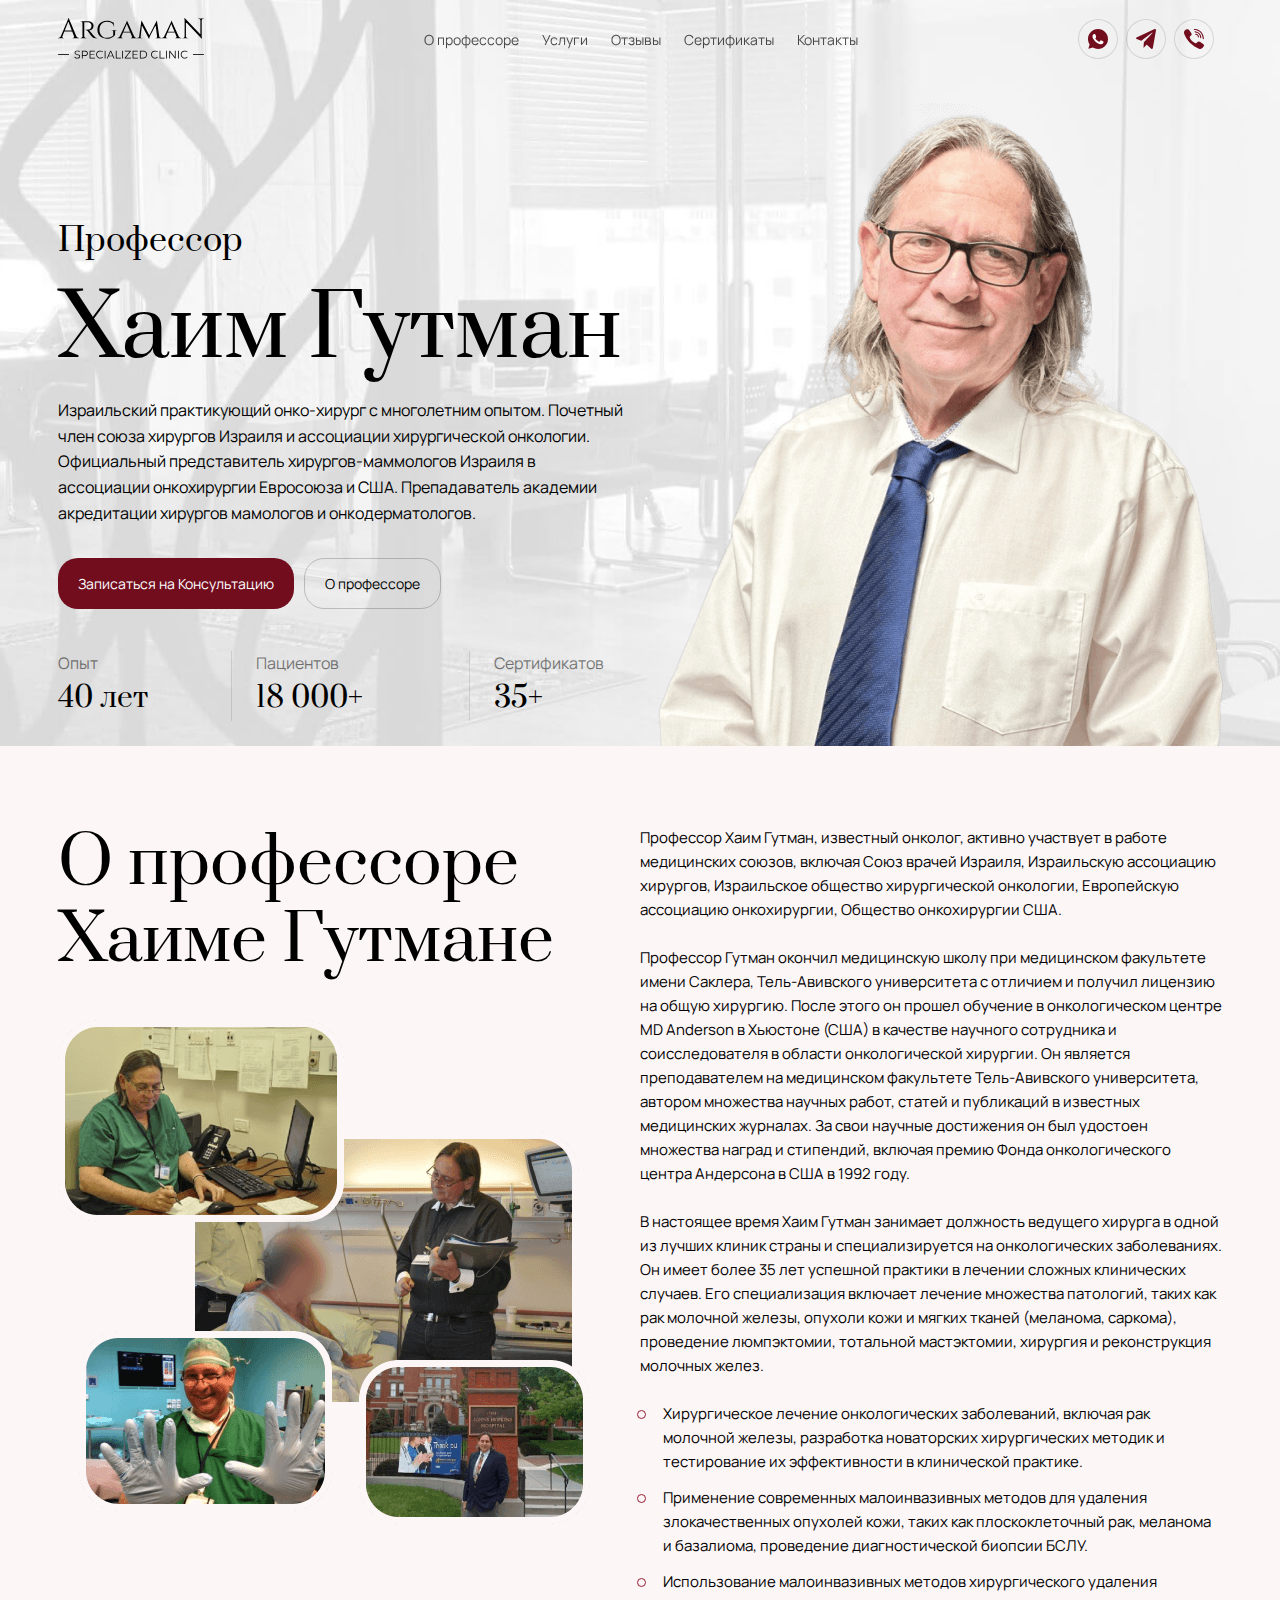
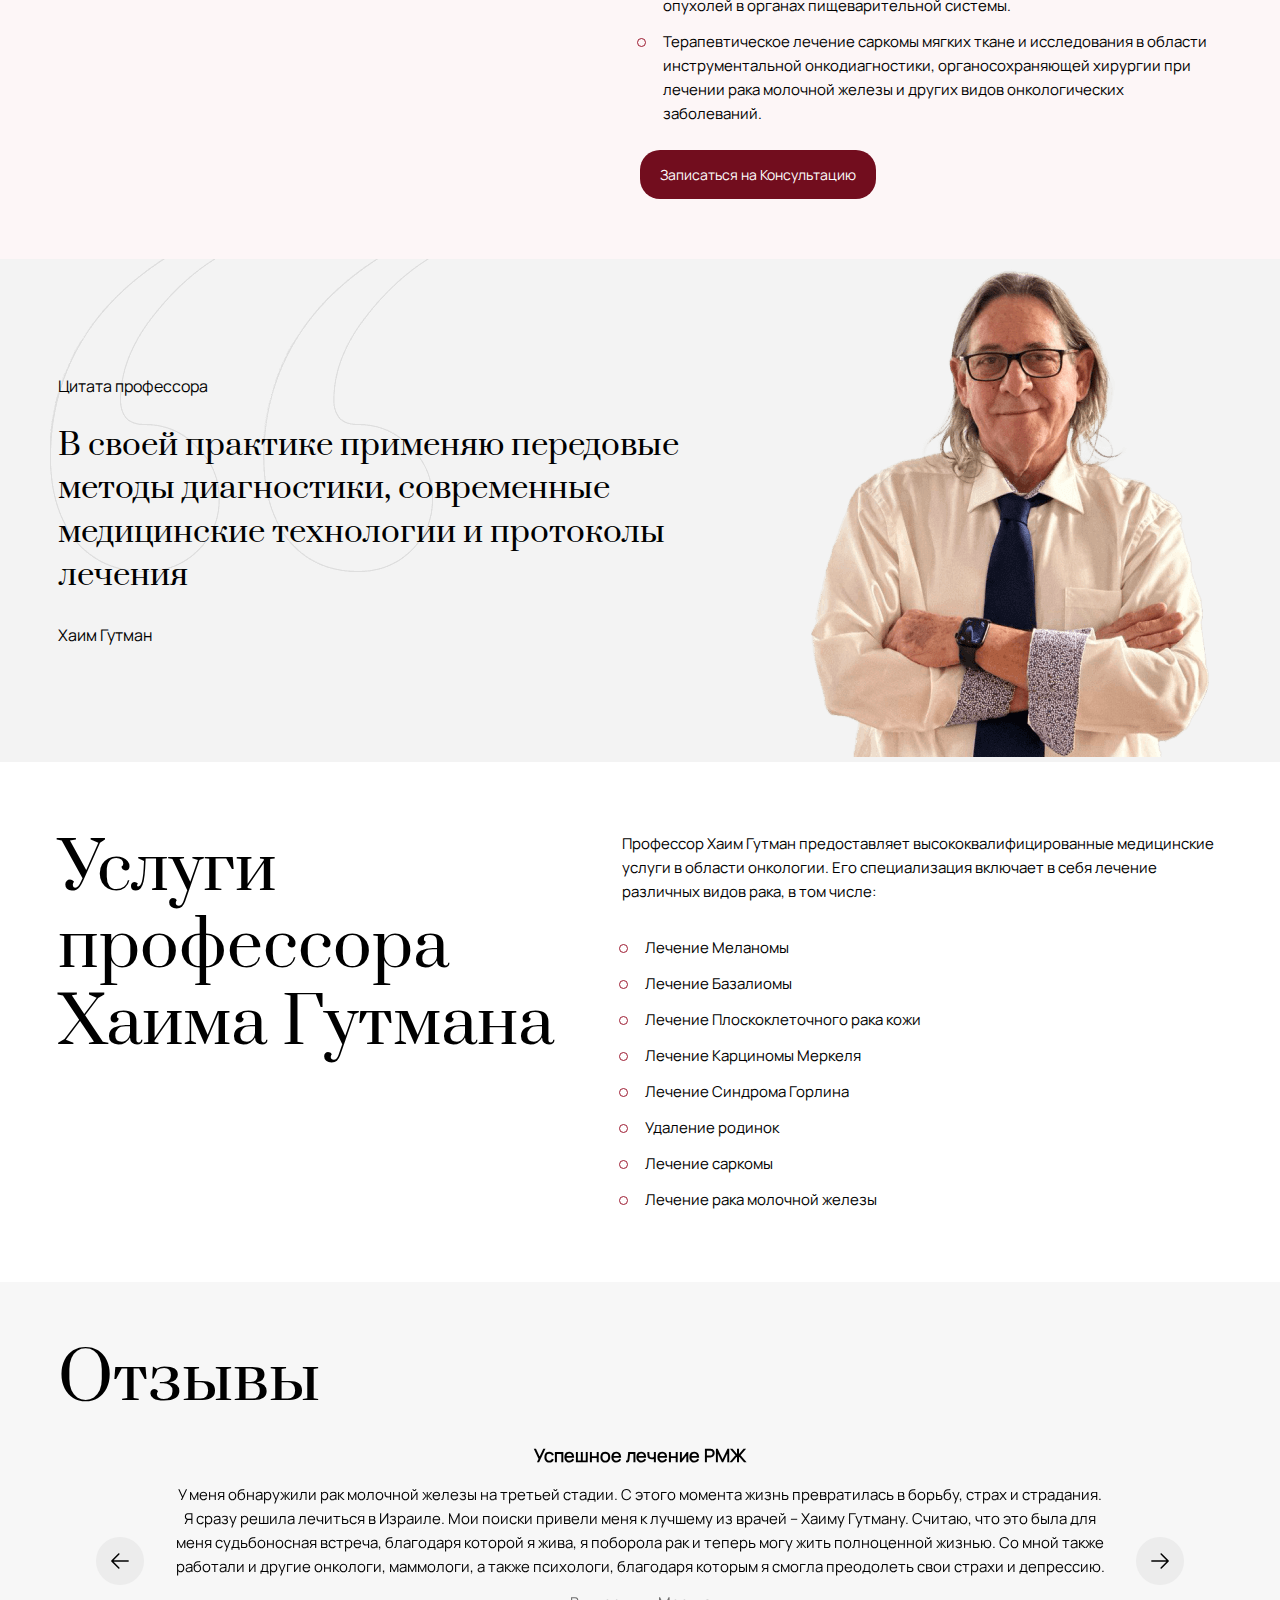
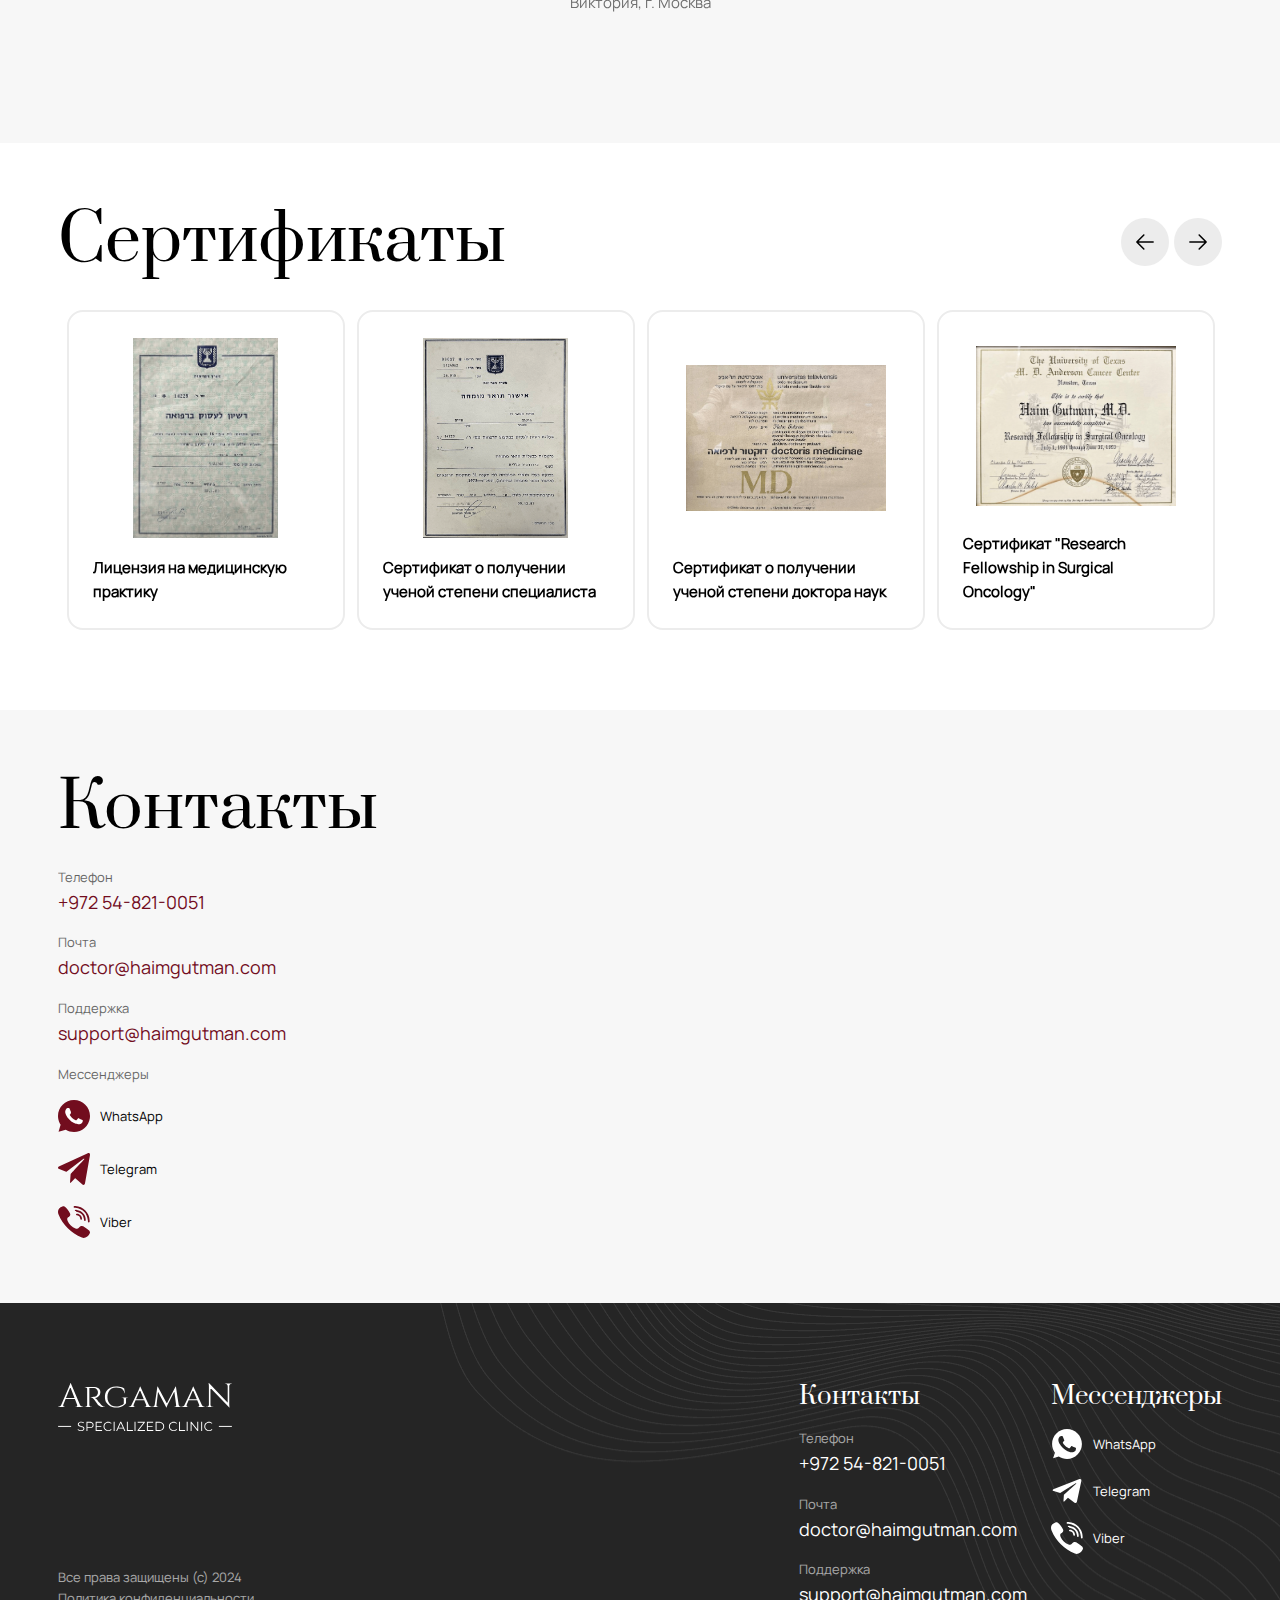
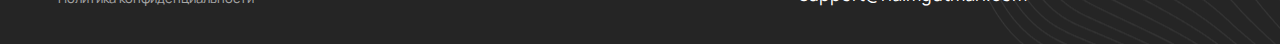
==== commit 1751ae27: "Remove unnecessary blocks" ====
--- a/index.html
+++ b/index.html
@@ -15,7 +15,6 @@
   <link rel="stylesheet" href="css/fonts.css">
   <link rel="stylesheet" href="css/common.css">
   <link rel="stylesheet" href="css/main.css">
-  <link rel="stylesheet" href="css/modal.css">
 
   <link rel="stylesheet" href="css/slick-1.8.1.css">
   <link rel="stylesheet" href="css/slick-theme-1.8.1.css">
@@ -89,7 +88,7 @@
               хирургов мамологов и онкодерматологов.
             </p>
             <div class="btn-group">
-              <button class="btn btn-primary" type="button" onclick="openModal()">
+              <button class="btn btn-primary" type="button">
                 Записаться на Консультацию
               </button>
               <a href="#about">
@@ -193,7 +192,7 @@
             </li>
           </ul>
           <div class="about-details__btn-container">
-            <button class="btn btn-primary" type="button" onclick="openModal()">
+            <button class="btn btn-primary" type="button">
               Записаться на Консультацию
             </button>
           </div>
@@ -595,38 +594,6 @@
     </div>
   </footer>
 
-  <!-- Модальное окно -->
-  <div id="sign-up-modal" class="modal">
-    <div class="modal-content">
-      <button class="close" onclick="closeModal()"></button>
-      <h2 class="modal-title">Оставить заявку</h2>
-      <form class="modal-form" id="form" novalidate>
-        <fieldset class="modal-form__field">
-          <label for="name">Ваше имя*</label>
-          <input class="modal-form__input" type="text" id="name" name="name" placeholder="Ваше имя" onblur="validate('name')" />
-          <span id="nameError" class="inline-error"></span>
-        </fieldset>
-        <fieldset class="modal-form__field">
-          <label for="email">Электронная почта*</label>
-          <input class="modal-form__input" type="text" id="email" name="email" placeholder="yourmail@gmail.com" onblur="validate('email')" />
-          <span id="emailError" class="inline-error"></span>
-        </fieldset>
-        <fieldset class="modal-form__field">
-          <label for="phone">Телефон*</label>
-          <input class="modal-form__input" type="tel" id="phone" placeholder="+972548210051" name="phone" onblur="validate('phone')" />
-          <span id="phoneError" class="inline-error"></span>
-        </fieldset>
-        <div class="modal-form__footer">
-          <p class="policy">
-            <span>Заполняя данную форму вы соглашаетесь с</span>
-            <a href="#">политикой конфиденциальности</a>
-          </p>
-          <button id="form-submit-btn" class="btn btn-primary" type="button" disabled="isDisabled()" onclick="onSubmit()">Отправить</button>
-        </div>
-      </form>
-    </div>
-  </div>
-
   <div class="backdrop"></div>
 
   <script src="./js/jquery-3.7.1.min.js"></script>
@@ -636,7 +603,6 @@
   <script src="./js/sliders.js"></script>
   <script src="https://cdn.jsdelivr.net/npm/@fancyapps/ui@5.0/dist/fancybox/fancybox.umd.js"></script>
   <script src="./js/fancybox-config.js"></script>
-  <script src="./js/modal.js"></script>
 </body>
 
 </html>--- a/css/fonts.css
+++ b/css/fonts.css
@@ -1,6 +1,6 @@
 @font-face {
   font-family: 'Manrope';
-  src: url('../assets//fonts/Manrope-Regular.ttf') format('truetype');
+  src: url('../assets/fonts/Manrope-Regular.ttf') format('truetype');
   font-weight: 400;
 }
 
--- a/css/main.css
+++ b/css/main.css
@@ -21,7 +21,7 @@
 }
 
 .header__burger {
-  width: 220px;
+  width: 136px;
   display: none;
   z-index: 50;
 }
@@ -97,6 +97,7 @@
 
 .lang-selector {
   padding: 10px 14px;
+  display: none;
   background-color: transparent;
   border: 1px solid rgba(0, 0, 0, 0.12);
   border-radius: 20px;
@@ -284,78 +285,11 @@
 
 /* End Services Section */
 
-/* Start Patients Section */
-
-.patients {
-  padding: 80px 0;
-  background-color: var(--color-gray-bg);
-}
-
-.patients p {
-  font-size: 15px;
-  line-height: 160%;
-}
-
-.patients__container {
-  display: flex;
-  gap: 50px;
-}
-
-.patients__common {
-  display: flex;
-  flex-direction: column;
-  gap: 20px;
-}
-
-.patients__stage-subtitle {
-  margin-left: 15px;
-  padding-left: 30px;
-  display: flex;
-  position: relative;
-  border-left: 3px solid var(--color-primary);
-  font-size: 18px;
-  font-weight: 600;
-  line-height: 180%;
-}
-
-.patients__stage-subtitle::before {
-  content: url('../assets/images/svg/circle.svg');
-  margin-right: 15px;
-  width: 32px;
-  height: 32px;
-  position: absolute;
-  left: -17.5px;
-  background-color: var(--color-gray-bg);
-}
-
-.patients__stage-content {
-  margin-left: 15px;
-  padding-left: 30px;
-  padding-bottom: 20px;
-  border-left: 3px solid var(--color-primary);
-}
-
-.patients__stage-content.no-border {
-  border-left: none;
-}
-
-.patients__stage-list {
-  padding: 12px;
-  display: flex;
-  flex-direction: column;
-  gap: 12px;
-}
-
-.patients__button-container {
-  padding-left: 45px;
-}
-
-/* End Patiens Section */
-
 /* Start Reviews Section */
 
 .reviews {
   padding: 60px 25px;
+  background-color: var(--color-contacts-bg);
 }
 
 .reviews__slider-container {
@@ -396,82 +330,6 @@
 }
 
 /* End Reviews Section */
-
-/* Start Partners Section */
-
-.partners {
-  padding: 60px 0;
-}
-
-.partners__title-container {
-  display: flex;
-  align-items: center;
-  justify-content: space-between;
-}
-
-.partners__slider-container {
-  margin-top: 30px;
-}
-
-.partners-slider {
-  width: 100%;
-}
-
-.partners-slider .slick-list {
-  padding-bottom: 20px;
-}
-
-.partners-slider .slick-track {
-  display: flex;
-  justify-content: center;
-  gap: 12px;
-}
-
-.partners__link {
-  color: var(--color-black);
-  text-decoration: none;
-}
-
-.partner-card {
-  padding: 24px;
-  display: flex;
-  flex-direction: column;
-  gap: 16px;
-  border: 2px solid var(--color-gray-100);
-  border-radius: 16px;
-}
-
-.partner-card > img {
-  max-width: 200px;
-  max-height: 200px;
-  align-self: center;
-}
-
-.partner-card__label-container {
-  display: flex;
-  flex-direction: column;
-  gap: 8px;
-}
-
-.partner-card__name {
-  font-size: 15px;
-  font-weight: 600;
-  line-height: 160%;
-}
-
-.partner-card__location {
-  display: inline-flex;
-  gap: 5px;
-  color: var(--color-gray);
-  font-size: 14px;
-  line-height: 160%;
-}
-
-.partner-card__location::before {
-  content: url('../assets/images/svg/pin.svg');
-}
-
-/* End Partners Section */
 
 /* Start Certificates Section */
 
@@ -630,11 +488,8 @@
 .footer__content-main {
   display: flex;
   flex-direction: column;
+  justify-content: space-between;
   gap: 20px;
-}
-
-.footer__license-text {
-  width: 273px;
 }
 
 .footer__content-contact {
@@ -697,24 +552,6 @@
 }
 
 /* End Footer */
-
-@media only screen and (max-width: 1199px) {
-  /* Start Header section */
-
-  .header__logo {
-    width: 120px;
-  }
-
-  .header__nav-list {
-    gap: 15px;
-  }
-
-  .header__nav-link {
-    font-size: 13px;
-  }
-
-  /* End Header section */
-}
 
 @media only screen and (max-width: 991px) {
   /* Start Header section */
@@ -849,18 +686,6 @@
 
   /* End Services Section */
 
-  /* Start Patiens Section */
-
-  .patients {
-    padding: 70px 0;
-  }
-
-  .patients__container {
-    flex-direction: column;
-  }
-
-  /* End Patiens Section */
-
   /* Start Reviews Section */
 
   .reviews__slider-container > .slider {
@@ -911,10 +736,6 @@
     padding-bottom: 30px;
     flex-direction: column;
     gap: 24px;
-  }
-
-  .footer__license-text {
-    width: 100%;
   }
 
   .footer__rights {
@@ -1030,22 +851,6 @@
 
   /* End About Details Section */
 
-  /* Start Patients Section */
-
-  .patients {
-    padding: 60px 0;
-  }
-
-  .patients__button-container {
-    padding-left: 0;
-  }
-
-  .patients__button-container > button {
-    width: 100%;
-  }
-
-  /* End Patients Section */
-
   /* Start Contacts Section */
 
   .contacts__content {
